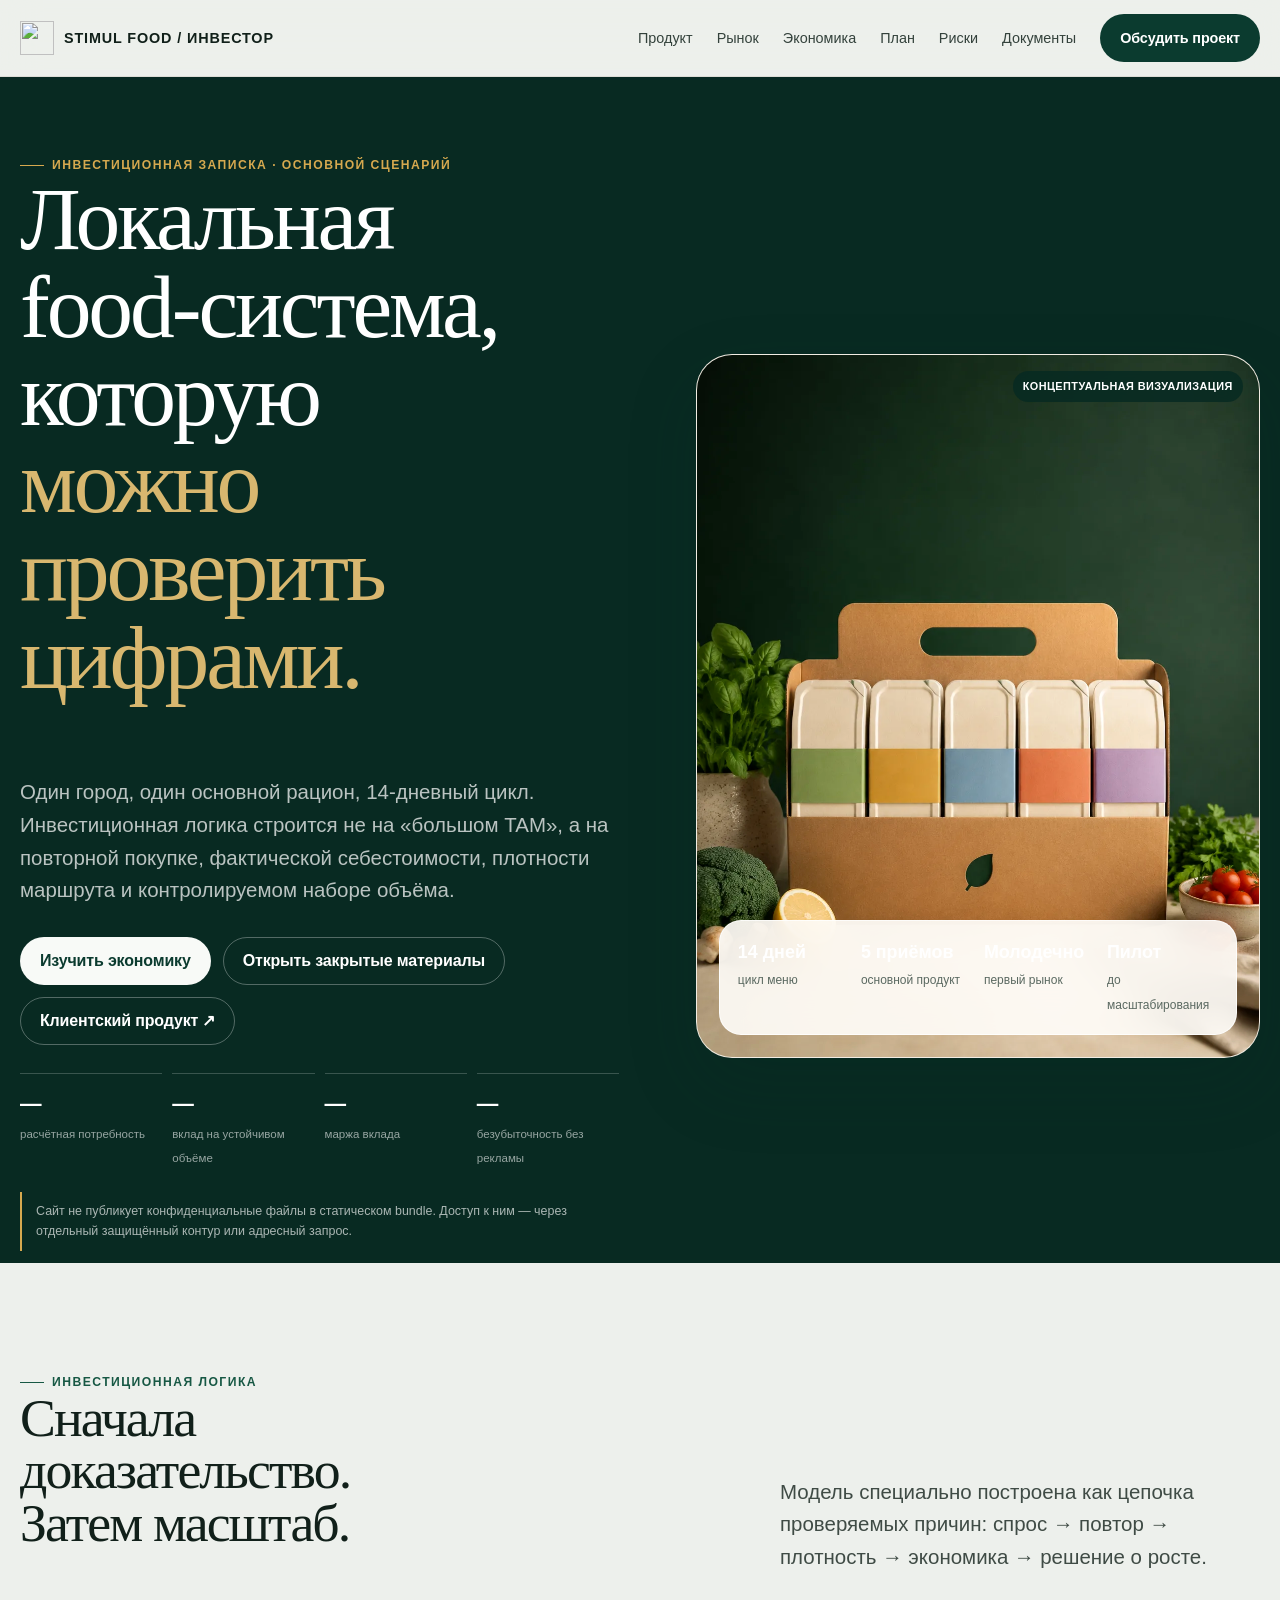
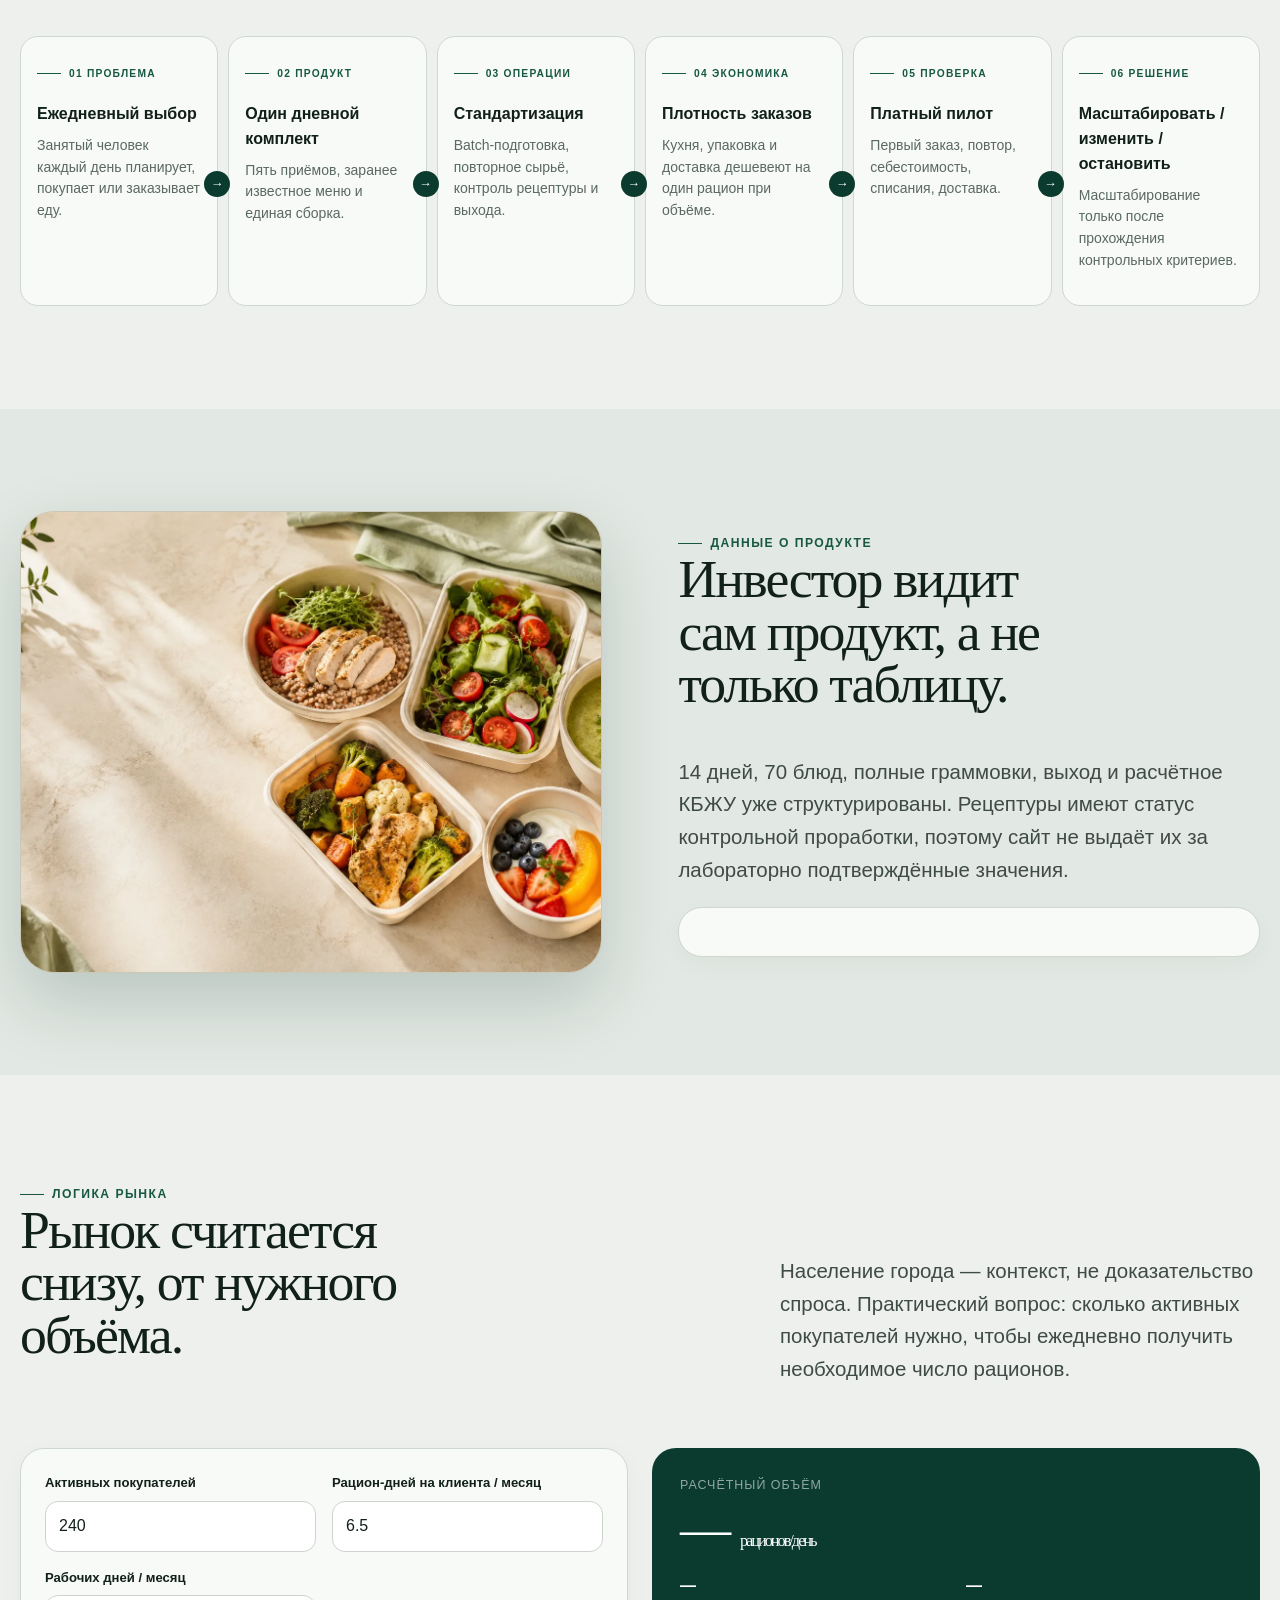
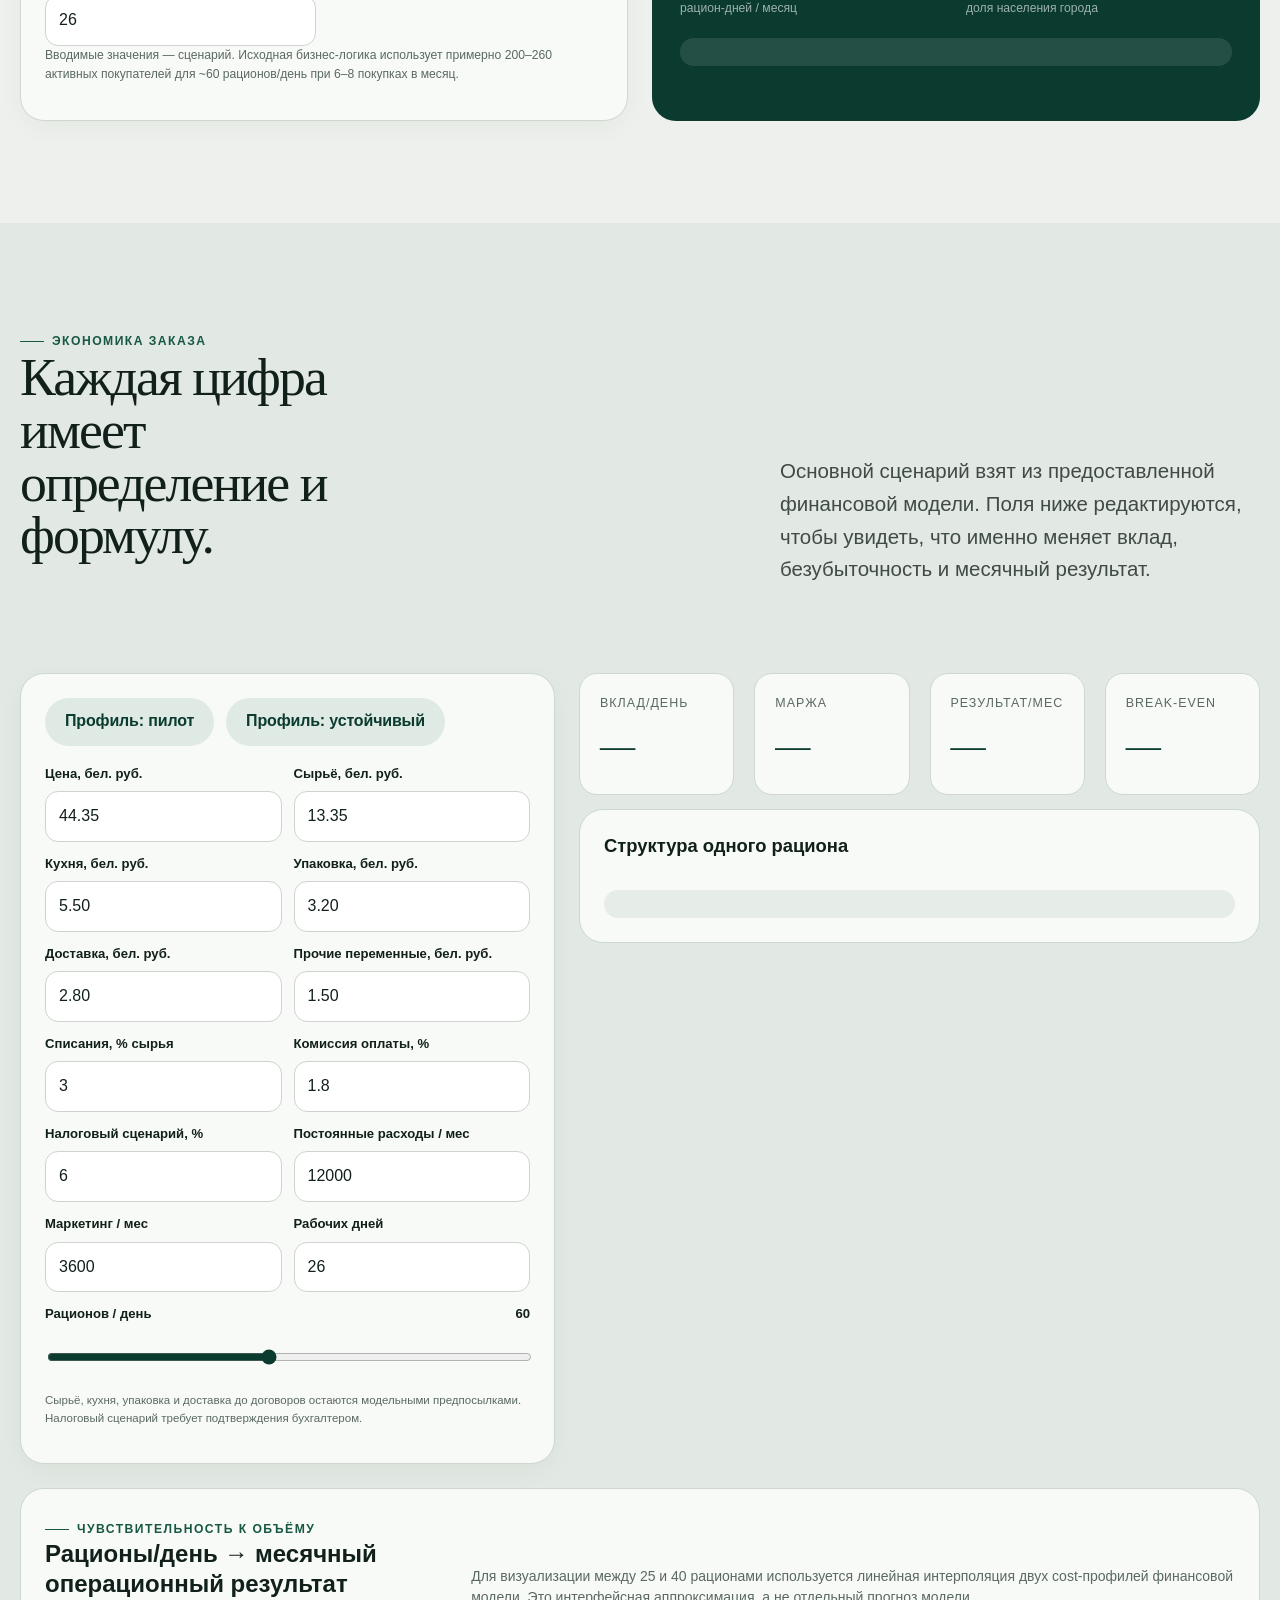
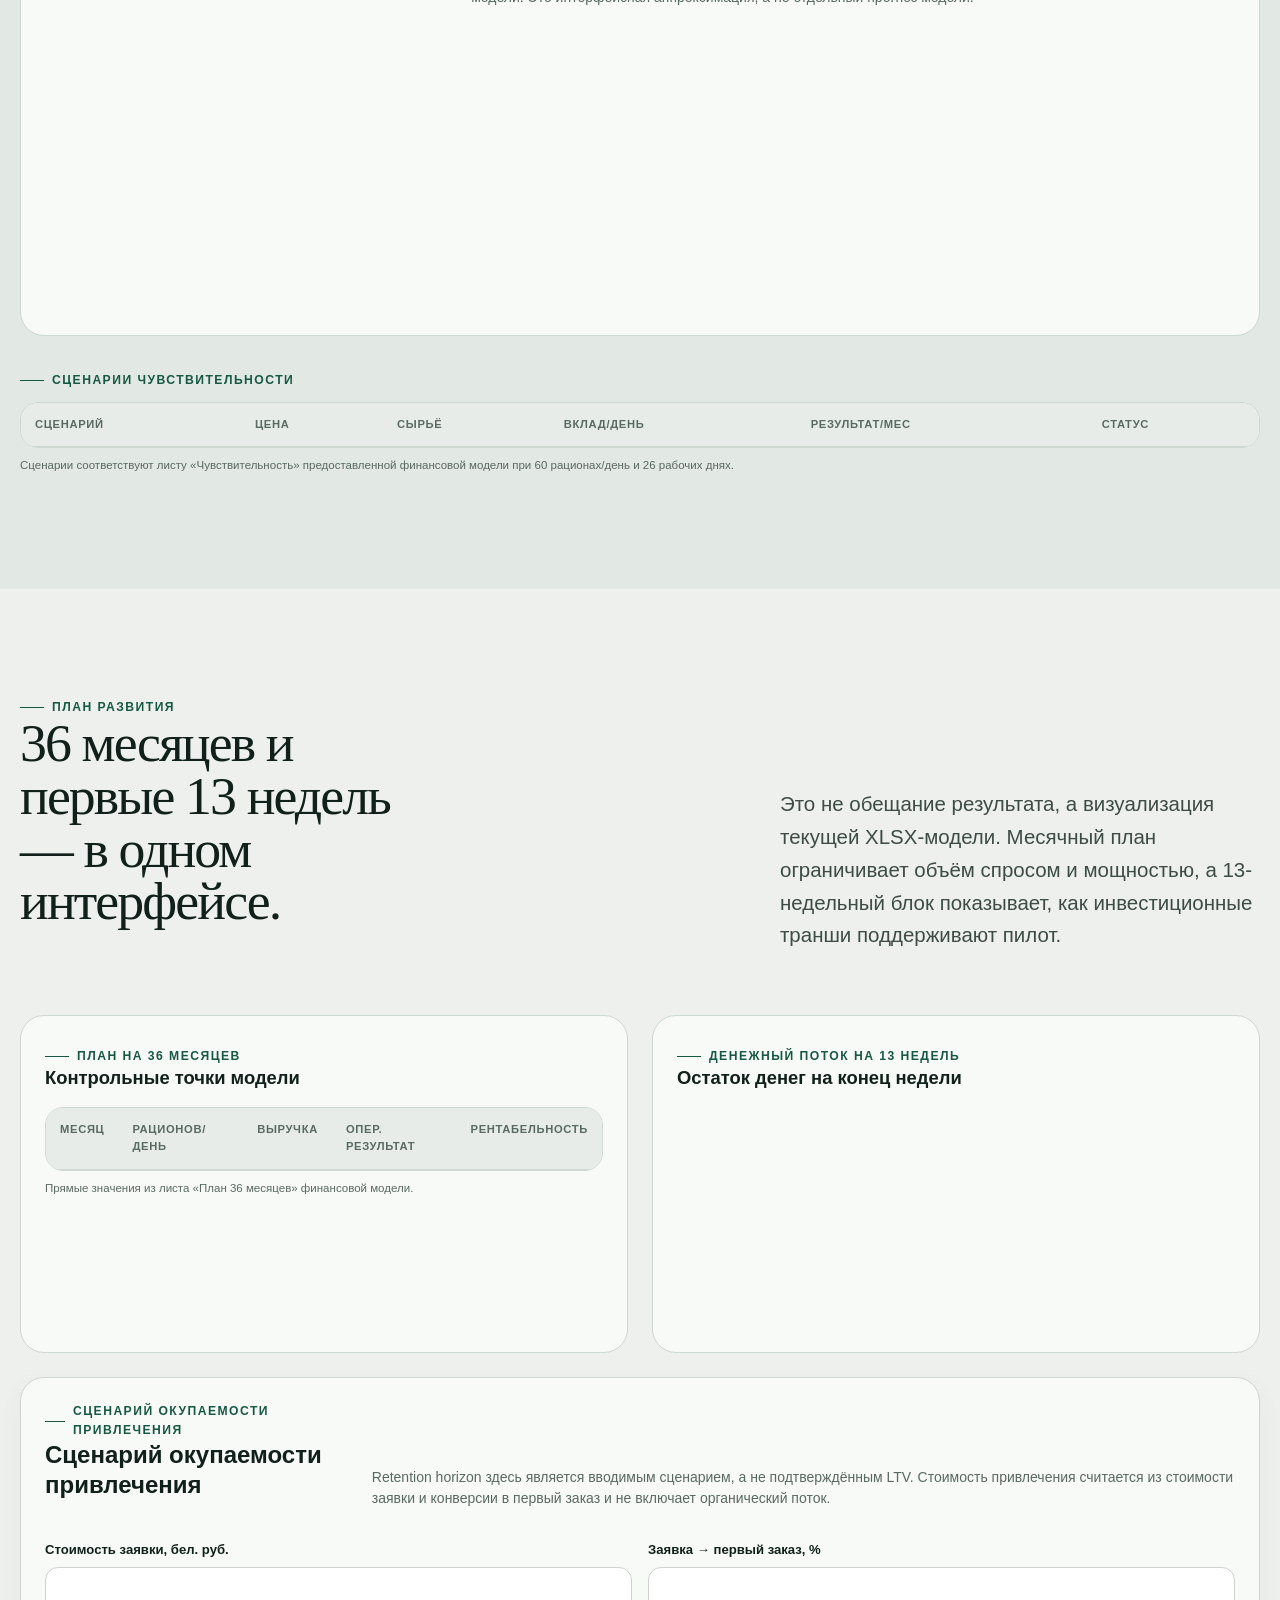
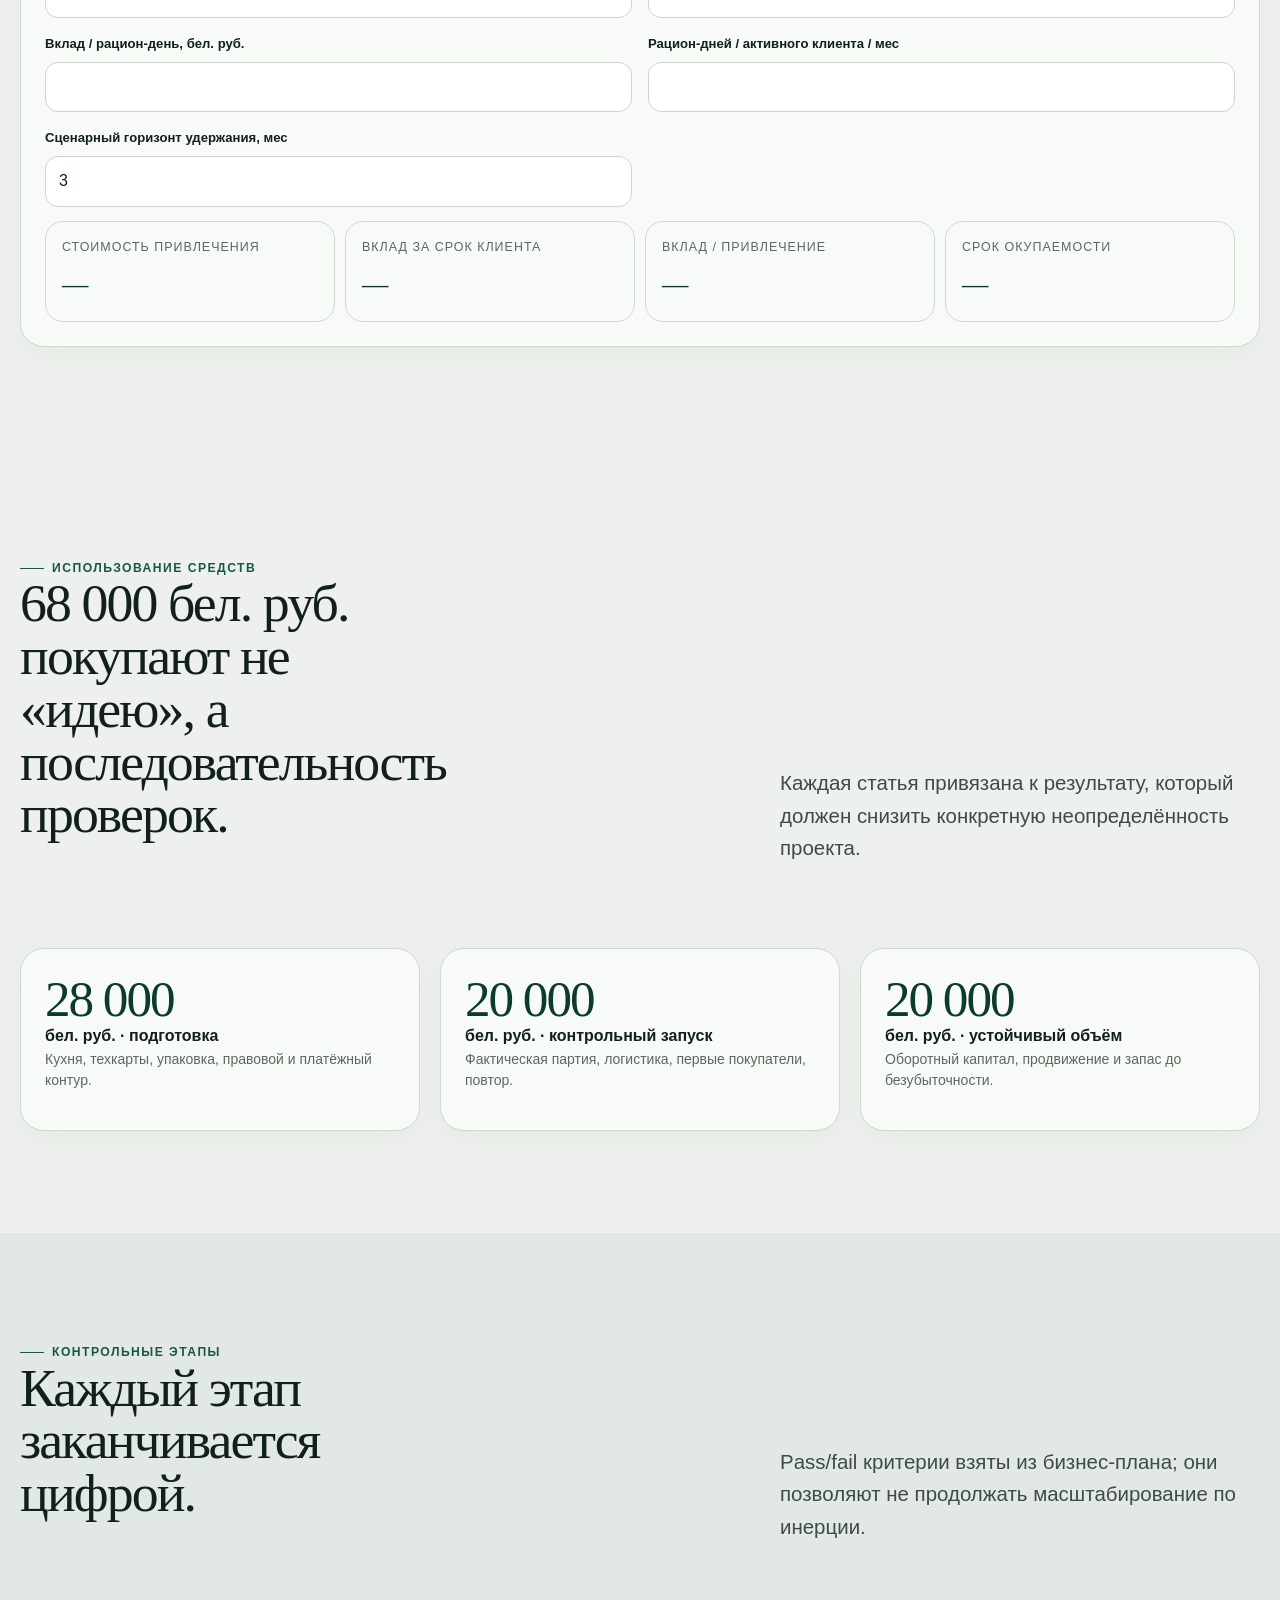
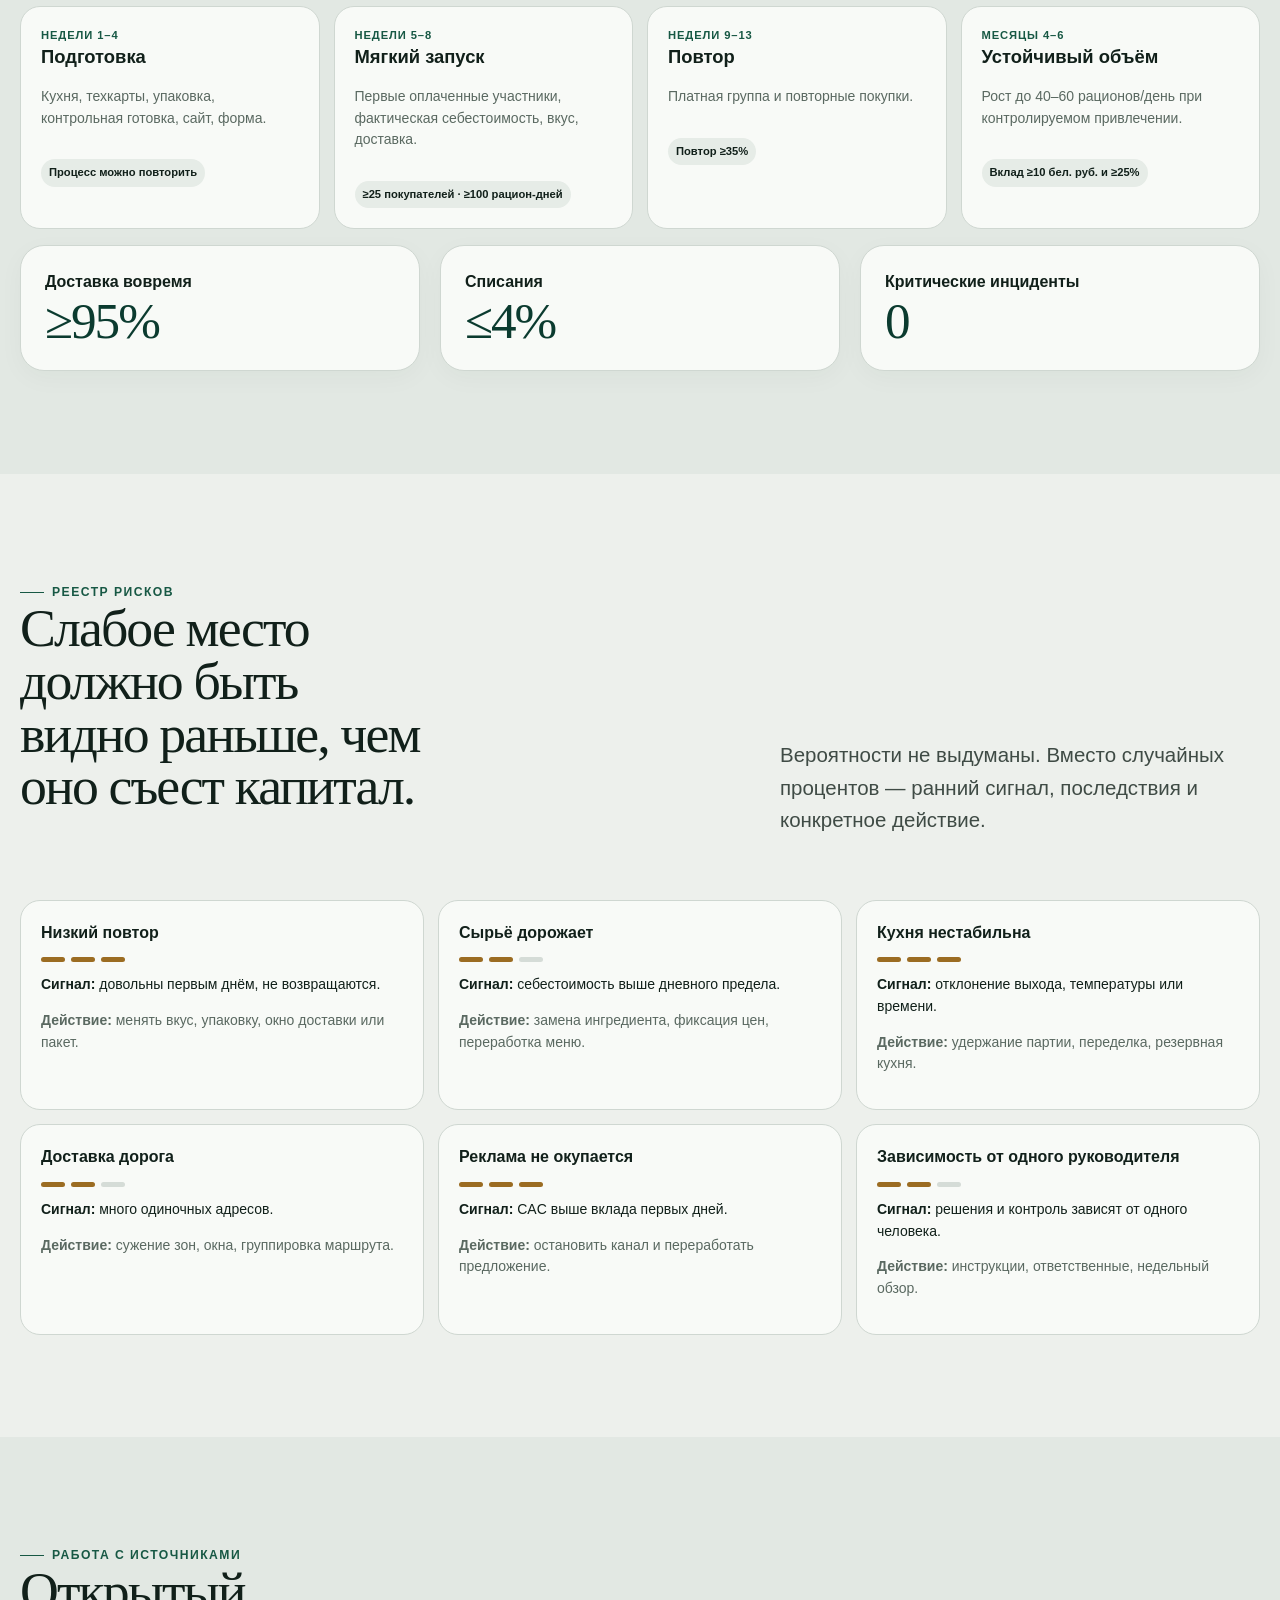
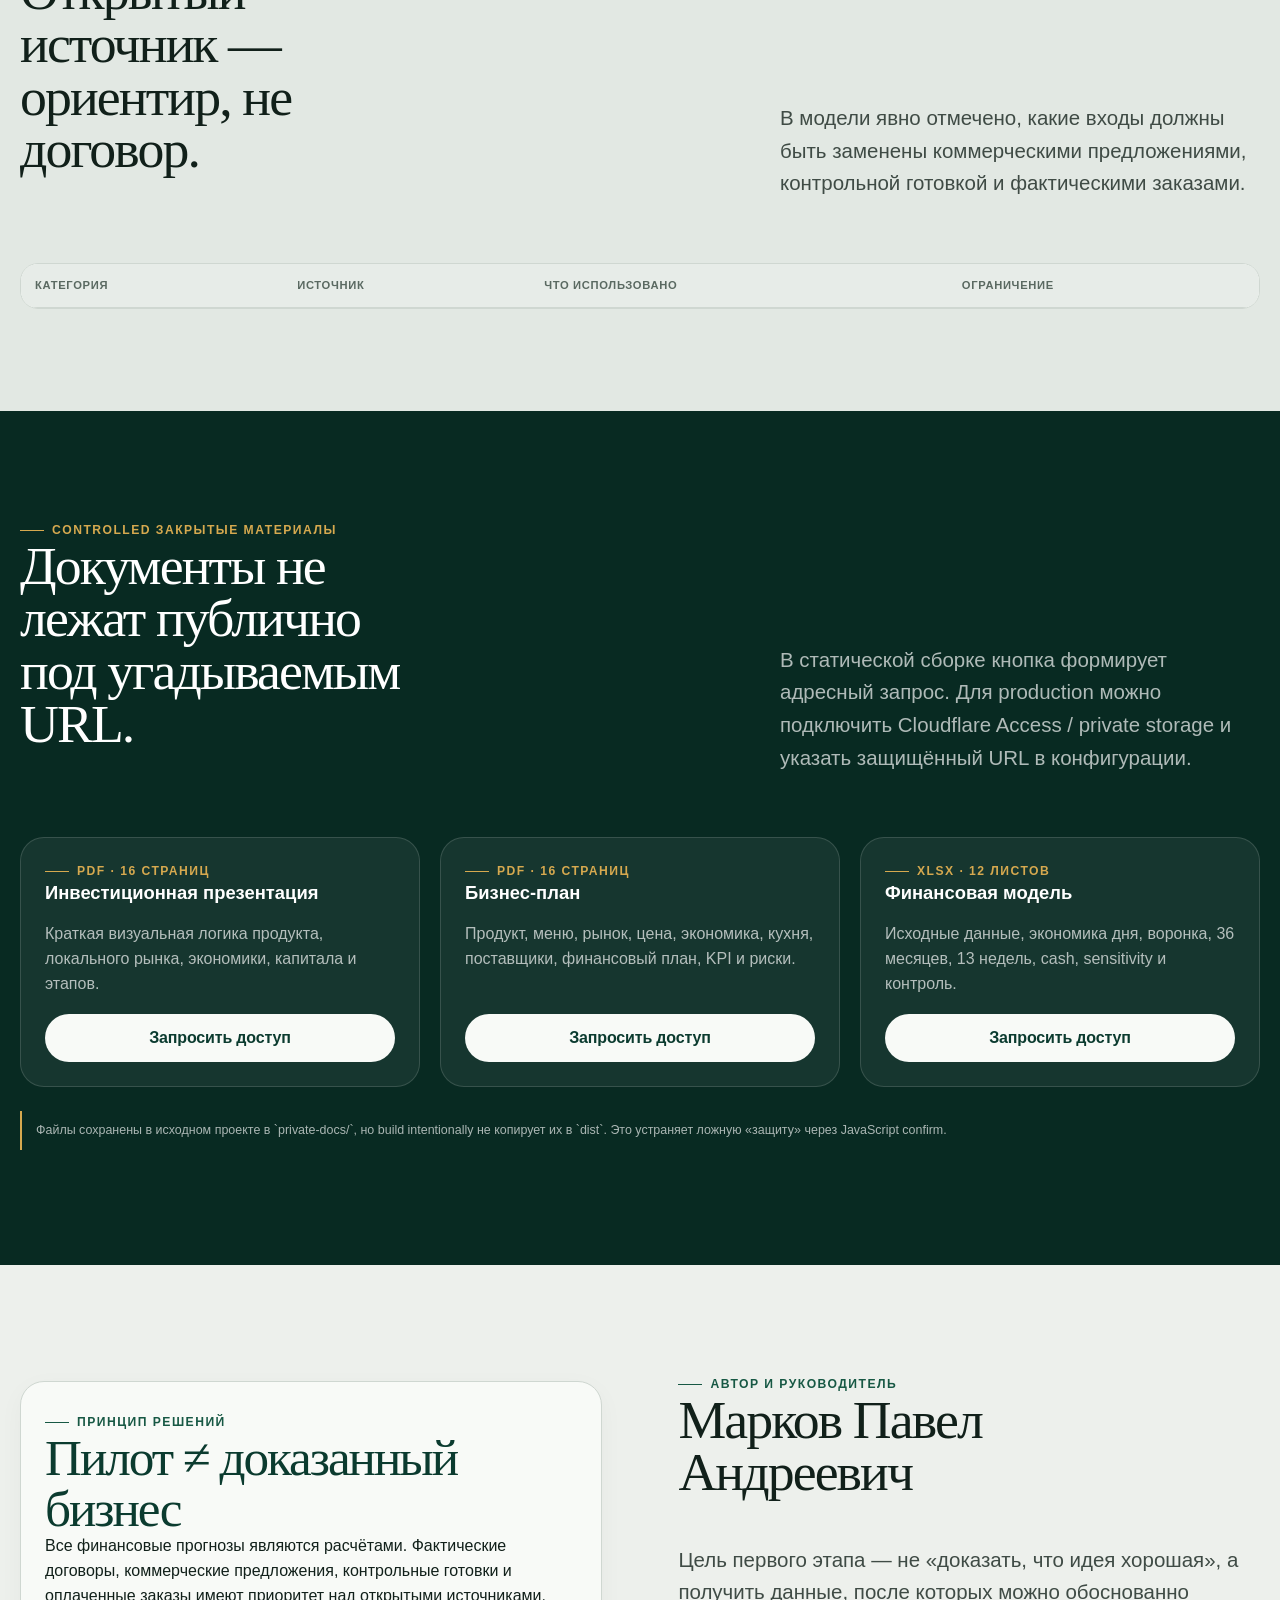
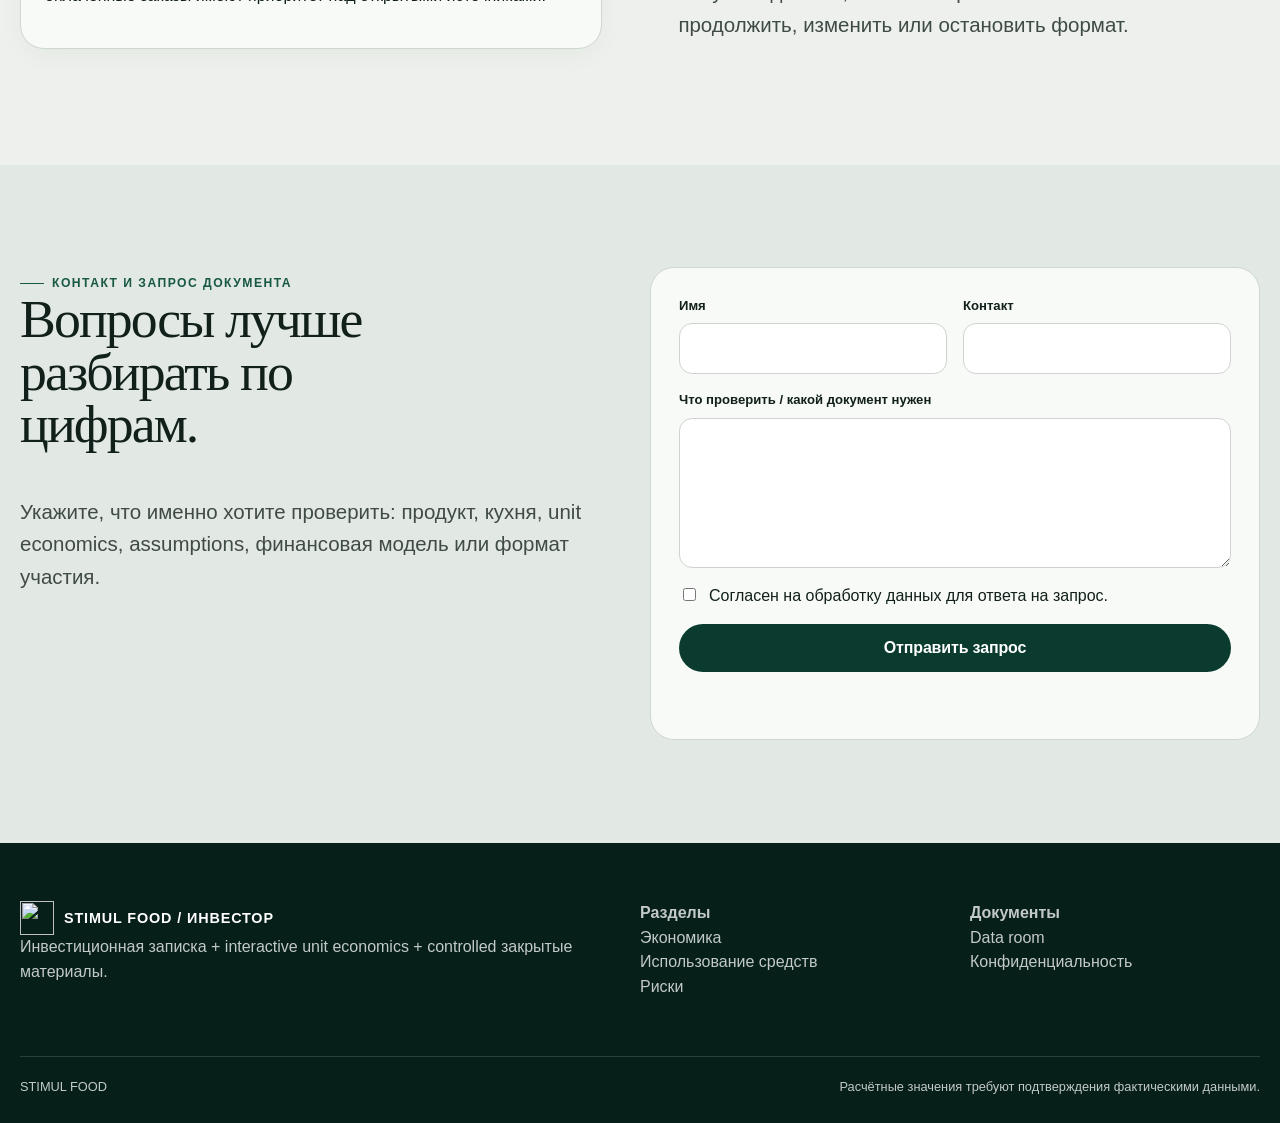
==== public-source/overrides/index.html @ 4835fe83 "feat: complete V20 visual redesign and russian public copy" ====
<!doctype html><html lang="ru"><head><meta charset="utf-8"><meta name="viewport" content="width=device-width,initial-scale=1"><title>STIMUL FOOD — инвестиционная витрина</title><meta name="description" content="STIMUL FOOD: продукт, рынок, unit economics, сценарии, финансирование, риски и материалы проекта."><meta name="robots" content="noindex,nofollow,noarchive"><meta name="theme-color" content="#082a22"><link rel="icon" href="assets/favicon.svg"><link rel="stylesheet" href="assets/site.css"><meta property="og:title" content="STIMUL FOOD — инвестиционная витрина"><meta property="og:type" content="website"><meta property="og:image" content="assets/images/packaging.webp"></head><body class="investor"><a class="skip" href="#main">К содержанию</a><header class="nav"><div class="container nav-inner"><a class="brand" href="index.html"><img src="assets/mark.svg" alt=""><span>STIMUL FOOD / ИНВЕСТОР</span></a><nav class="nav-links" aria-label="Навигация инвестора"><a href="#product">Продукт</a><a href="#market">Рынок</a><a href="#economics">Экономика</a><a href="#funding">План</a><a href="#risks">Риски</a><a href="#documents">Документы</a><a class="btn primary" href="#contact">Обсудить проект</a></nav><button class="nav-toggle" aria-label="Открыть меню" aria-expanded="false"><span></span><span></span><span></span></button></div></header>
<main id="main"><section class="investor-hero"><div class="container hero-grid"><div class="hero-copy reveal"><div class="eyebrow" style="color:var(--gold)">Инвестиционная записка · основной сценарий</div><h1>Локальная food-система, которую <span>можно проверить цифрами.</span></h1><p class="lead">Один город, один основной рацион, 14-дневный цикл. Инвестиционная логика строится не на «большом TAM», а на повторной покупке, фактической себестоимости, плотности маршрута и контролируемом наборе объёма.</p><div class="actions"><a class="btn light" href="#economics">Изучить экономику</a><a class="btn outline" style="color:white;border-color:rgba(255,255,255,.3)" href="#documents">Открыть закрытые материалы</a><a class="btn outline" style="color:white;border-color:rgba(255,255,255,.3)" data-client-link href="#">Клиентский продукт ↗</a></div><div class="inv-hero-kpis"><div class="inv-kpi"><strong id="hero-funding">—</strong><span>расчётная потребность</span></div><div class="inv-kpi"><strong id="hero-contribution">—</strong><span>вклад на устойчивом объёме</span></div><div class="inv-kpi"><strong id="hero-margin">—</strong><span>маржа вклада</span></div><div class="inv-kpi"><strong id="hero-be">—</strong><span>безубыточность без рекламы</span></div></div><p class="confidential-note" style="margin-top:22px">Сайт не публикует конфиденциальные файлы в статическом bundle. Доступ к ним — через отдельный защищённый контур или адресный запрос.</p></div><div class="hero-visual reveal"><span class="concept-label">Концептуальная визуализация</span><img src="assets/images/packaging.webp" alt="Концептуальная упаковка дневного рациона STIMUL FOOD"><div class="hero-panel"><div class="hero-metric"><strong>14 дней</strong><span>цикл меню</span></div><div class="hero-metric"><strong>5 приёмов</strong><span>основной продукт</span></div><div class="hero-metric"><strong>Молодечно</strong><span>первый рынок</span></div><div class="hero-metric"><strong>Пилот</strong><span>до масштабирования</span></div></div></div></div></section>
<section class="section" id="thesis"><div class="container"><div class="section-head"><div><div class="eyebrow reveal">Инвестиционная логика</div><h2 class="reveal">Сначала доказательство. Затем масштаб.</h2></div><div><p class="lead reveal">Модель специально построена как цепочка проверяемых причин: спрос → повтор → плотность → экономика → решение о росте.</p></div></div><div class="thesis-flow"><div class="thesis-step reveal"><div class="eyebrow">01 Проблема</div><strong>Ежедневный выбор</strong><p class="small muted">Занятый человек каждый день планирует, покупает или заказывает еду.</p></div><div class="thesis-step reveal"><div class="eyebrow">02 Продукт</div><strong>Один дневной комплект</strong><p class="small muted">Пять приёмов, заранее известное меню и единая сборка.</p></div><div class="thesis-step reveal"><div class="eyebrow">03 Операции</div><strong>Стандартизация</strong><p class="small muted">Batch-подготовка, повторное сырьё, контроль рецептуры и выхода.</p></div><div class="thesis-step reveal"><div class="eyebrow">04 Экономика</div><strong>Плотность заказов</strong><p class="small muted">Кухня, упаковка и доставка дешевеют на один рацион при объёме.</p></div><div class="thesis-step reveal"><div class="eyebrow">05 Проверка</div><strong>Платный пилот</strong><p class="small muted">Первый заказ, повтор, себестоимость, списания, доставка.</p></div><div class="thesis-step reveal"><div class="eyebrow">06 Решение</div><strong>Масштабировать / изменить / остановить</strong><p class="small muted">Масштабирование только после прохождения контрольных критериев.</p></div></div></div></section>
<section class="section tint" id="product"><div class="container photo-split"><div class="photo-frame reveal"><img src="assets/images/meal-set.webp" alt="Концептуальная подача продукта STIMUL FOOD" loading="lazy"></div><div class="reveal"><div class="eyebrow">Данные о продукте</div><h2>Инвестор видит сам продукт, а не только таблицу.</h2><p class="lead">14 дней, 70 блюд, полные граммовки, выход и расчётное КБЖУ уже структурированы. Рецептуры имеют статус контрольной проработки, поэтому сайт не выдаёт их за лабораторно подтверждённые значения.</p><div class="card" id="product-day"></div></div></div></section>
<section class="section" id="market"><div class="container"><div class="section-head"><div><div class="eyebrow reveal">Логика рынка</div><h2 class="reveal">Рынок считается снизу, от нужного объёма.</h2></div><div><p class="lead reveal">Население города — контекст, не доказательство спроса. Практический вопрос: сколько активных покупателей нужно, чтобы ежедневно получить необходимое число рационов.</p></div></div><div class="market-math"><form class="card" id="market-calc" onsubmit="return false"><div class="form-grid"><div class="field"><label>Активных покупателей</label><input name="activeCustomers" type="number" min="20" max="1000" value="240"></div><div class="field"><label>Рацион-дней на клиента / месяц</label><input name="daysPerCustomer" type="number" min="1" max="20" step="0.5" value="6.5"></div><div class="field"><label>Рабочих дней / месяц</label><input name="marketWorkDays" type="number" min="20" max="31" value="26"></div></div><p class="micro muted">Вводимые значения — сценарий. Исходная бизнес-логика использует примерно 200–260 активных покупателей для ~60 рационов/день при 6–8 покупках в месяц.</p></form><div class="market-equation"><div class="metric-label" style="color:rgba(255,255,255,.55)">Расчётный объём</div><div class="metric-big"><span id="market-daily">—</span> <small style="font-size:.32em">рационов/день</small></div><div class="grid two" style="margin:20px 0"><div><strong id="market-month">—</strong><div class="micro" style="color:rgba(255,255,255,.6)">рацион-дней / месяц</div></div><div><strong id="market-share">—</strong><div class="micro" style="color:rgba(255,255,255,.6)">доля населения города</div></div></div><div class="formula" id="market-equation"></div></div></div></div></section>
<section class="section tint" id="economics"><div class="container"><div class="section-head"><div><div class="eyebrow reveal">Экономика заказа</div><h2 class="reveal">Каждая цифра имеет определение и формулу.</h2></div><div><p class="lead reveal">Основной сценарий взят из предоставленной финансовой модели. Поля ниже редактируются, чтобы увидеть, что именно меняет вклад, безубыточность и месячный результат.</p></div></div><div class="kpi-grid" id="kpi-grid"></div><div class="economic-layout" style="margin-top:24px"><form class="card" id="econ-form" onsubmit="return false"><div class="actions" style="margin-bottom:18px"><button class="btn ghost" type="button" data-profile="pilot">Профиль: пилот</button><button class="btn ghost" type="button" data-profile="stable">Профиль: устойчивый</button></div><div class="assumption-grid"><div class="field"><label>Цена, бел. руб.</label><input name="price" type="number" step="0.05" value="44.35"></div><div class="field"><label>Сырьё, бел. руб.</label><input name="food" type="number" step="0.05" value="13.35"></div><div class="field"><label>Кухня, бел. руб.</label><input name="kitchen" type="number" step="0.05" value="5.50"></div><div class="field"><label>Упаковка, бел. руб.</label><input name="packaging" type="number" step="0.05" value="3.20"></div><div class="field"><label>Доставка, бел. руб.</label><input name="delivery" type="number" step="0.05" value="2.80"></div><div class="field"><label>Прочие переменные, бел. руб.</label><input name="other" type="number" step="0.05" value="1.50"></div><div class="field"><label>Списания, % сырья</label><input name="waste" type="number" step="0.1" value="3"></div><div class="field"><label>Комиссия оплаты, %</label><input name="payment" type="number" step="0.1" value="1.8"></div><div class="field"><label>Налоговый сценарий, %</label><input name="tax" type="number" step="0.1" value="6"></div><div class="field"><label>Постоянные расходы / мес</label><input name="fixed" type="number" step="100" value="12000"></div><div class="field"><label>Маркетинг / мес</label><input name="marketing" type="number" step="100" value="3600"></div><div class="field"><label>Рабочих дней</label><input name="workingDays" type="number" min="20" max="31" value="26"></div><div class="field full range-field"><header><label>Рационов / день</label><strong><output id="volume-output" for="volume">60</output></strong></header><input name="volume" id="volume" type="range" min="10" max="120" step="1" value="60" oninput="document.getElementById('volume-output').value=this.value"></div></div><p class="source-note">Сырьё, кухня, упаковка и доставка до договоров остаются модельными предпосылками. Налоговый сценарий требует подтверждения бухгалтером.</p></form><div><div class="grid four"><div class="kpi-card"><div class="metric-label">Вклад/день</div><div class="value" id="econ-contribution">—</div></div><div class="kpi-card"><div class="metric-label">Маржа</div><div class="value" id="econ-margin">—</div></div><div class="kpi-card"><div class="metric-label">Результат/мес</div><div class="value" id="econ-result">—</div></div><div class="kpi-card"><div class="metric-label">Break-even</div><div class="value" id="econ-be">—</div></div></div><div class="chart-card" style="margin-top:14px"><h3>Структура одного рациона</h3><div class="waterfall" id="waterfall"></div><div class="formula" id="formula-text" style="margin-top:14px"></div></div></div></div><div class="chart-card" style="margin-top:24px"><div class="section-head" style="margin-bottom:8px"><div><div class="eyebrow">Чувствительность к объёму</div><h3 style="font-size:1.5rem">Рационы/день → месячный операционный результат</h3></div><p class="small muted">Для визуализации между 25 и 40 рационами используется линейная интерполяция двух cost-профилей финансовой модели. Это интерфейсная аппроксимация, а не отдельный прогноз модели.</p></div><svg id="volume-chart" class="investor-chart" viewBox="0 0 760 280" role="img" aria-label="График операционного результата в зависимости от количества рационов в день"></svg></div><div style="margin-top:28px"><div class="eyebrow">Сценарии чувствительности</div><div style="overflow:auto;margin-top:12px"><table class="scenario-table"><thead><tr><th>Сценарий</th><th>Цена</th><th>Сырьё</th><th>Вклад/день</th><th>Результат/мес</th><th>Статус</th></tr></thead><tbody id="scenario-body"></tbody></table></div><p class="source-note">Сценарии соответствуют листу «Чувствительность» предоставленной финансовой модели при 60 рационах/день и 26 рабочих днях.</p></div></div></section>
<section class="section" id="forecast"><div class="container"><div class="section-head"><div><div class="eyebrow reveal">План развития</div><h2 class="reveal">36 месяцев и первые 13 недель — в одном интерфейсе.</h2></div><div><p class="lead reveal">Это не обещание результата, а визуализация текущей XLSX-модели. Месячный план ограничивает объём спросом и мощностью, а 13-недельный блок показывает, как инвестиционные транши поддерживают пилот.</p></div></div><div class="forecast-grid"><div class="chart-card"><div class="eyebrow">План на 36 месяцев</div><h3>Контрольные точки модели</h3><div style="overflow:auto"><table class="scenario-table"><thead><tr><th>Месяц</th><th>Рационов/день</th><th>Выручка</th><th>Опер. результат</th><th>Рентабельность</th></tr></thead><tbody id="plan36-body"></tbody></table></div><p class="source-note">Прямые значения из листа «План 36 месяцев» финансовой модели.</p></div><div class="chart-card"><div class="eyebrow">Денежный поток на 13 недель</div><h3>Остаток денег на конец недели</h3><div class="cash-bars" id="cash-bars" aria-label="Остаток денежных средств по первым 13 неделям"></div><p class="source-note" id="cash-note"></p></div></div><div class="card" style="margin-top:24px"><div class="section-head" style="margin-bottom:16px"><div><div class="eyebrow">Сценарий окупаемости привлечения</div><h3 style="font-size:1.5rem">Сценарий окупаемости привлечения</h3></div><p class="small muted">Retention horizon здесь является вводимым сценарием, а не подтверждённым LTV. Paid CAC считается из стоимости заявки и конверсии в первый заказ и не включает органический поток.</p></div><form id="ltv-form" onsubmit="return false"><div class="form-grid"><div class="field"><label>Стоимость заявки, бел. руб.</label><input name="leadCost" type="number" step="0.1"></div><div class="field"><label>Заявка → первый заказ, %</label><input name="conversion" type="number" step="0.1"></div><div class="field"><label>Вклад / рацион-день, бел. руб.</label><input name="contribution" type="number" step="0.1"></div><div class="field"><label>Рацион-дней / активного клиента / мес</label><input name="daysPerMonth" type="number" step="0.5"></div><div class="field"><label>Сценарный горизонт удержания, мес</label><input name="monthsRetained" type="number" min="1" max="24" step="1" value="3"></div></div><div class="ltv-output"><div class="kpi-card"><div class="metric-label">Paid CAC</div><div class="value" id="ltv-cac">—</div></div><div class="kpi-card"><div class="metric-label">Contribution LTV</div><div class="value" id="ltv-value">—</div></div><div class="kpi-card"><div class="metric-label">LTV / CAC</div><div class="value" id="ltv-ratio">—</div></div><div class="kpi-card"><div class="metric-label">Payback</div><div class="value" id="ltv-payback">—</div></div></div></form></div></div></section>
<section class="section" id="funding"><div class="container"><div class="section-head"><div><div class="eyebrow reveal">Использование средств</div><h2 class="reveal">68 000 бел. руб. покупают не «идею», а последовательность проверок.</h2></div><div><p class="lead reveal">Каждая статья привязана к результату, который должен снизить конкретную неопределённость проекта.</p></div></div><div class="funding-list" id="funding-list"></div><div class="grid three" style="margin-top:20px"><div class="card"><div class="metric-big">28 000</div><strong>бел. руб. · подготовка</strong><p class="small muted">Кухня, техкарты, упаковка, правовой и платёжный контур.</p></div><div class="card"><div class="metric-big">20 000</div><strong>бел. руб. · контрольный запуск</strong><p class="small muted">Фактическая партия, логистика, первые покупатели, повтор.</p></div><div class="card"><div class="metric-big">20 000</div><strong>бел. руб. · устойчивый объём</strong><p class="small muted">Оборотный капитал, продвижение и запас до безубыточности.</p></div></div></div></section>
<section class="section tint" id="milestones"><div class="container"><div class="section-head"><div><div class="eyebrow reveal">Контрольные этапы</div><h2 class="reveal">Каждый этап заканчивается цифрой.</h2></div><div><p class="lead reveal">Pass/fail критерии взяты из бизнес-плана; они позволяют не продолжать масштабирование по инерции.</p></div></div><div class="milestones"><div class="milestone"><div class="stage">Недели 1–4</div><h3>Подготовка</h3><p class="small muted">Кухня, техкарты, упаковка, контрольная готовка, сайт, форма.</p><span class="gate">Процесс можно повторить</span></div><div class="milestone"><div class="stage">Недели 5–8</div><h3>Мягкий запуск</h3><p class="small muted">Первые оплаченные участники, фактическая себестоимость, вкус, доставка.</p><span class="gate">≥25 покупателей · ≥100 рацион-дней</span></div><div class="milestone"><div class="stage">Недели 9–13</div><h3>Повтор</h3><p class="small muted">Платная группа и повторные покупки.</p><span class="gate">Повтор ≥35%</span></div><div class="milestone"><div class="stage">Месяцы 4–6</div><h3>Устойчивый объём</h3><p class="small muted">Рост до 40–60 рационов/день при контролируемом привлечении.</p><span class="gate">Вклад ≥10 бел. руб. и ≥25%</span></div></div><div class="grid three" style="margin-top:16px"><div class="card"><strong>Доставка вовремя</strong><div class="metric-big">≥95%</div></div><div class="card"><strong>Списания</strong><div class="metric-big">≤4%</div></div><div class="card"><strong>Критические инциденты</strong><div class="metric-big">0</div></div></div></div></section>
<section class="section" id="risks"><div class="container"><div class="section-head"><div><div class="eyebrow reveal">Реестр рисков</div><h2 class="reveal">Слабое место должно быть видно раньше, чем оно съест капитал.</h2></div><div><p class="lead reveal">Вероятности не выдуманы. Вместо случайных процентов — ранний сигнал, последствия и конкретное действие.</p></div></div><div class="risk-card-grid"><div class="risk-card"><strong>Низкий повтор</strong><div class="risk-level"><span class="on"></span><span class="on"></span><span class="on"></span></div><p class="small"><b>Сигнал:</b> довольны первым днём, не возвращаются.</p><p class="small muted"><b>Действие:</b> менять вкус, упаковку, окно доставки или пакет.</p></div><div class="risk-card"><strong>Сырьё дорожает</strong><div class="risk-level"><span class="on"></span><span class="on"></span><span></span></div><p class="small"><b>Сигнал:</b> себестоимость выше дневного предела.</p><p class="small muted"><b>Действие:</b> замена ингредиента, фиксация цен, переработка меню.</p></div><div class="risk-card"><strong>Кухня нестабильна</strong><div class="risk-level"><span class="on"></span><span class="on"></span><span class="on"></span></div><p class="small"><b>Сигнал:</b> отклонение выхода, температуры или времени.</p><p class="small muted"><b>Действие:</b> удержание партии, переделка, резервная кухня.</p></div><div class="risk-card"><strong>Доставка дорога</strong><div class="risk-level"><span class="on"></span><span class="on"></span><span></span></div><p class="small"><b>Сигнал:</b> много одиночных адресов.</p><p class="small muted"><b>Действие:</b> сужение зон, окна, группировка маршрута.</p></div><div class="risk-card"><strong>Реклама не окупается</strong><div class="risk-level"><span class="on"></span><span class="on"></span><span class="on"></span></div><p class="small"><b>Сигнал:</b> CAC выше вклада первых дней.</p><p class="small muted"><b>Действие:</b> остановить канал и переработать предложение.</p></div><div class="risk-card"><strong>Зависимость от одного руководителя</strong><div class="risk-level"><span class="on"></span><span class="on"></span><span></span></div><p class="small"><b>Сигнал:</b> решения и контроль зависят от одного человека.</p><p class="small muted"><b>Действие:</b> инструкции, ответственные, недельный обзор.</p></div></div></div></section>
<section class="section tint"><div class="container"><div class="section-head"><div><div class="eyebrow reveal">Работа с источниками</div><h2 class="reveal">Открытый источник — ориентир, не договор.</h2></div><div><p class="lead reveal">В модели явно отмечено, какие входы должны быть заменены коммерческими предложениями, контрольной готовкой и фактическими заказами.</p></div></div><div style="overflow:auto"><table class="sources-table"><thead><tr><th>Категория</th><th>Источник</th><th>Что использовано</th><th>Ограничение</th></tr></thead><tbody id="sources-body"></tbody></table></div></div></section>
<section class="section dataroom" id="documents"><div class="container"><div class="section-head"><div><div class="eyebrow" style="color:var(--gold)">Controlled закрытые материалы</div><h2>Документы не лежат публично под угадываемым URL.</h2></div><div><p class="lead" style="color:rgba(255,255,255,.68)">В статической сборке кнопка формирует адресный запрос. Для production можно подключить Cloudflare Access / private storage и указать защищённый URL в конфигурации.</p></div></div><div class="grid three"><article class="card document-card"><div class="eyebrow" style="color:var(--gold)">PDF · 16 страниц</div><h3>Инвестиционная презентация</h3><p>Краткая визуальная логика продукта, локального рынка, экономики, капитала и этапов.</p><a class="btn light" href="#contact" data-document="Инвестиционная презентация">Запросить доступ</a></article><article class="card document-card"><div class="eyebrow" style="color:var(--gold)">PDF · 16 страниц</div><h3>Бизнес-план</h3><p>Продукт, меню, рынок, цена, экономика, кухня, поставщики, финансовый план, KPI и риски.</p><a class="btn light" href="#contact" data-document="Бизнес-план">Запросить доступ</a></article><article class="card document-card"><div class="eyebrow" style="color:var(--gold)">XLSX · 12 листов</div><h3>Финансовая модель</h3><p>Исходные данные, экономика дня, воронка, 36 месяцев, 13 недель, cash, sensitivity и контроль.</p><a class="btn light" href="#contact" data-document="Финансовая модель">Запросить доступ</a></article></div><p class="confidential-note" style="margin-top:24px">Файлы сохранены в исходном проекте в `private-docs/`, но build intentionally не копирует их в `dist`. Это устраняет ложную «защиту» через JavaScript confirm.</p></div></section>
<section class="section" id="author"><div class="container photo-split"><div class="card reveal"><div class="eyebrow">Принцип решений</div><div class="metric-big">Пилот ≠ доказанный бизнес</div><p>Все финансовые прогнозы являются расчётами. Фактические договоры, коммерческие предложения, контрольные готовки и оплаченные заказы имеют приоритет над открытыми источниками.</p></div><div class="reveal"><div class="eyebrow">Автор и руководитель</div><h2>Марков Павел Андреевич</h2><p class="lead">Цель первого этапа — не «доказать, что идея хорошая», а получить данные, после которых можно обоснованно продолжить, изменить или остановить формат.</p></div></div></section>
<section class="section tint" id="contact"><div class="container grid two"><div class="reveal"><div class="eyebrow">Контакт и запрос документа</div><h2>Вопросы лучше разбирать по цифрам.</h2><p class="lead">Укажите, что именно хотите проверить: продукт, кухня, unit economics, assumptions, финансовая модель или формат участия.</p></div><form class="form reveal" id="investor-contact" data-lead><input type="text" name="website" tabindex="-1" autocomplete="off" aria-hidden="true" style="position:absolute;left:-9999px"><input type="hidden" name="source" value="investor-premium-site"><input type="hidden" name="format" value="Инвестиционный контакт"><div class="form-grid"><div class="field"><label for="inv-name">Имя</label><input id="inv-name" name="name" required minlength="2" maxlength="100"></div><div class="field"><label for="inv-contact">Контакт</label><input id="inv-contact" name="contact" required minlength="4" maxlength="150"></div><div class="field full"><label for="inv-message">Что проверить / какой документ нужен</label><textarea id="inv-message" name="message" rows="5" maxlength="1000"></textarea></div><label class="consent field full"><input type="checkbox" required><span>Согласен на обработку данных для ответа на запрос.</span></label><div class="field full"><button class="btn primary" type="submit">Отправить запрос</button><div class="form-status" aria-live="polite"></div></div></div></form></div></section></main>
<footer class="footer"><div class="container"><div class="footer-grid"><div><a class="brand" href="index.html" style="color:white"><img src="assets/mark.svg" alt="" style="color:white"><span>STIMUL FOOD / ИНВЕСТОР</span></a><p>Инвестиционная записка + interactive unit economics + controlled закрытые материалы.</p></div><div><strong>Разделы</strong><p><a href="#economics">Экономика</a><br><a href="#funding">Использование средств</a><br><a href="#risks">Риски</a></p></div><div><strong>Документы</strong><p><a href="#documents">Data room</a><br><a href="privacy.html">Конфиденциальность</a></p></div></div><div class="footer-bottom"><span>STIMUL FOOD</span><span>Расчётные значения требуют подтверждения фактическими данными.</span></div></div></footer><script src="assets/config.js"></script><script src="assets/core.js"></script><script>document.querySelectorAll('[data-client-link]').forEach(a=>a.href=window.SITE_CONFIG?.clientSiteUrl||'#')</script><script src="assets/investor.js"></script></body></html>
---- public-source/overrides/assets/site.css ----
:root{--brand:#0b3b2f;--brand-2:#175844;--brand-soft:#dfeae4;--canvas:#f6f1e8;--surface:#fffdf9;--surface-2:#efe7da;--ink:#17211d;--muted:#66716b;--line:#d9d7cf;--gold:#c8a05b;--gold-soft:#f0dfbb;--positive:#2f7a53;--warning:#9b6c22;--protein:#315f86;--fat:#a1683e;--carb:#6b7f42;--kcal:#8a4f6c;--danger:#9f453d;--radius:24px;--radius-sm:14px;--shadow:0 22px 60px rgba(27,47,39,.10);--container:1280px;--sans:Inter,ui-sans-serif,-apple-system,BlinkMacSystemFont,"Segoe UI",Roboto,Arial,sans-serif;--serif:Georgia,"Times New Roman",serif}
*{box-sizing:border-box}html{scroll-behavior:smooth;scroll-padding-top:88px}body{margin:0;background:var(--canvas);color:var(--ink);font-family:var(--sans);font-size:16px;line-height:1.55;-webkit-font-smoothing:antialiased}img{display:block;max-width:100%}a{color:inherit;text-decoration:none}button,input,select,textarea{font:inherit;color:inherit}button{cursor:pointer}.container{width:min(calc(100% - 40px),var(--container));margin-inline:auto}.skip{position:absolute;left:-9999px;top:auto}.skip:focus{left:16px;top:16px;z-index:1000;background:var(--surface);padding:10px 14px;border-radius:10px}.eyebrow{display:inline-flex;align-items:center;gap:8px;font-size:.76rem;font-weight:800;letter-spacing:.12em;text-transform:uppercase;color:var(--brand-2)}.eyebrow:before{content:"";width:24px;height:1px;background:currentColor}.muted{color:var(--muted)}.small{font-size:.875rem}.micro{font-size:.76rem}.numtab,.metric-big,.price{font-variant-numeric:tabular-nums lining-nums}h1,h2,h3,p{margin-top:0}h1,h2{font-family:var(--serif);font-weight:500;letter-spacing:-.035em;line-height:.98}h1{font-size:clamp(3rem,7vw,6.5rem);max-width:12ch}h2{font-size:clamp(2.25rem,4.2vw,4.25rem);max-width:15ch}h3{font-size:1.15rem;line-height:1.25}.lead{font-size:clamp(1.05rem,1.6vw,1.3rem);color:#3f4b45;max-width:62ch;line-height:1.6}.section{padding:clamp(72px,8vw,128px) 0}.section.compact{padding:clamp(48px,6vw,84px) 0}.section.tint{background:var(--surface-2)}.section.dark{background:var(--brand);color:#fff}.section-head{display:flex;justify-content:space-between;gap:40px;align-items:end;margin-bottom:42px}.section-head>div:last-child{max-width:480px}.nav{position:sticky;top:0;z-index:90;background:rgba(246,241,232,.88);backdrop-filter:blur(18px);border-bottom:1px solid rgba(217,215,207,.75)}.nav-inner{height:76px;display:flex;align-items:center;justify-content:space-between;gap:24px}.brand{display:flex;align-items:center;gap:10px;font-weight:900;letter-spacing:.06em;font-size:.9rem}.brand img{width:34px;height:34px;color:var(--brand)}.nav-links{display:flex;gap:24px;align-items:center;font-size:.9rem}.nav-links a{color:#34423c;transition:.2s}.nav-links a:hover,.nav-links a:focus-visible{color:var(--brand)}.nav-toggle{display:none;border:0;background:transparent;padding:10px}.nav-toggle span{display:block;width:24px;height:2px;background:var(--brand);margin:5px}.btn{display:inline-flex;align-items:center;justify-content:center;gap:8px;min-height:48px;padding:0 19px;border-radius:999px;border:1px solid transparent;font-weight:750;transition:transform .2s,background .2s,border-color .2s;white-space:nowrap}.btn:hover{transform:translateY(-1px)}.btn:focus-visible,.icon-btn:focus-visible,input:focus-visible,select:focus-visible,textarea:focus-visible,button:focus-visible,a:focus-visible{outline:3px solid rgba(200,160,91,.55);outline-offset:3px}.btn.primary{background:var(--brand);color:white}.btn.primary:hover{background:var(--brand-2)}.btn.light{background:var(--surface);color:var(--brand)}.btn.outline{border-color:rgba(11,59,47,.28);background:transparent}.btn.ghost{background:var(--brand-soft);color:var(--brand)}.actions{display:flex;flex-wrap:wrap;gap:12px}.hero{padding:clamp(48px,7vw,112px) 0 64px;overflow:hidden}.hero-grid{display:grid;grid-template-columns:minmax(0,1.03fr) minmax(360px,.97fr);gap:clamp(40px,6vw,90px);align-items:center}.hero h1 span{color:var(--brand-2)}.hero-copy .lead{max-width:700px;margin:26px 0 30px}.hero-visual{position:relative;min-height:560px;border-radius:36px;overflow:hidden;box-shadow:var(--shadow);background:#e7dfd0}.hero-visual img{width:100%;height:100%;min-height:560px;object-fit:cover;object-position:66% center}.hero-panel{position:absolute;left:22px;right:22px;bottom:22px;background:rgba(255,253,249,.91);backdrop-filter:blur(18px);border:1px solid rgba(255,255,255,.75);border-radius:22px;padding:18px;display:grid;grid-template-columns:repeat(4,1fr);gap:12px}.hero-metric strong{display:block;font-size:1.12rem}.hero-metric span{font-size:.75rem;color:var(--muted)}.trust-row{display:flex;flex-wrap:wrap;gap:9px;margin-top:26px}.pill{display:inline-flex;align-items:center;gap:7px;padding:8px 11px;border:1px solid var(--line);border-radius:999px;background:rgba(255,255,255,.55);font-size:.82rem}.pill.dot:before{content:"";width:7px;height:7px;border-radius:50%;background:var(--positive)}.grid{display:grid;gap:20px}.grid.two{grid-template-columns:repeat(2,minmax(0,1fr))}.grid.three{grid-template-columns:repeat(3,minmax(0,1fr))}.grid.four{grid-template-columns:repeat(4,minmax(0,1fr))}.card{background:var(--surface);border:1px solid var(--line);border-radius:var(--radius);padding:24px;box-shadow:0 7px 26px rgba(31,47,40,.035)}.card.soft{background:rgba(255,255,255,.52)}.metric-big{font-family:var(--serif);font-size:clamp(2.25rem,4vw,4rem);line-height:1;color:var(--brand);letter-spacing:-.04em}.metric-label{font-size:.78rem;text-transform:uppercase;letter-spacing:.08em;color:var(--muted);margin-bottom:7px}.metric-note{font-size:.85rem;color:var(--muted);margin-top:8px}.day-timeline{display:grid;grid-template-columns:repeat(5,1fr);gap:14px;position:relative}.day-timeline:before{content:"";position:absolute;left:8%;right:8%;top:29px;height:1px;background:#bcc9c2;z-index:0}.meal-point{position:relative;z-index:1}.meal-point .node{width:58px;height:58px;border-radius:50%;display:grid;place-items:center;background:var(--brand);color:white;border:6px solid var(--surface-2);font-weight:800;margin-bottom:16px}.meal-point small{display:block;color:var(--muted);margin-top:4px}.meal-point button{border:0;background:none;padding:0;text-align:left}.meal-point button:hover strong{text-decoration:underline}.nutrition-board{display:grid;grid-template-columns:.75fr 1.25fr;gap:26px}.macro-list{display:grid;gap:13px}.macro-item{display:grid;grid-template-columns:90px 1fr 68px;gap:12px;align-items:center}.bar{height:10px;background:#e5e5df;border-radius:999px;overflow:hidden}.bar span{display:block;height:100%;border-radius:inherit}.bar.protein span{background:var(--protein)}.bar.fat span{background:var(--fat)}.bar.carb span{background:var(--carb)}.chart-card{padding:24px;border-radius:var(--radius);background:var(--surface);border:1px solid var(--line)}.chart{width:100%;min-height:220px}.decision-split{display:grid;grid-template-columns:1fr 1fr;gap:20px}.decision-card{padding:28px;border-radius:var(--radius);border:1px solid var(--line);background:var(--surface)}.decision-card.negative{background:#f3ede9}.checklist{padding:0;margin:18px 0 0;list-style:none}.checklist li{position:relative;padding-left:28px;margin:10px 0}.checklist li:before{content:"✓";position:absolute;left:0;color:var(--positive);font-weight:900}.negative .checklist li:before{content:"—";color:var(--danger)}.photo-split{display:grid;grid-template-columns:1fr 1fr;gap:clamp(34px,6vw,78px);align-items:center}.photo-frame{border-radius:34px;overflow:hidden;min-height:460px;box-shadow:var(--shadow);background:#e5dccd}.photo-frame img{width:100%;height:100%;min-height:460px;object-fit:cover}.process{display:grid;grid-template-columns:repeat(4,1fr);gap:12px;counter-reset:step}.process-step{padding:21px;border:1px solid rgba(255,255,255,.16);border-radius:18px;background:rgba(255,255,255,.06)}.process-step:before{counter-increment:step;content:"0" counter(step);display:block;color:var(--gold);font-weight:800;font-size:.76rem;margin-bottom:28px}.status-badge{display:inline-flex;border-radius:999px;padding:6px 10px;background:var(--gold-soft);color:#664817;font-size:.72rem;font-weight:800;text-transform:uppercase;letter-spacing:.05em}.price-layout{display:grid;grid-template-columns:1fr .72fr;gap:24px;align-items:start}.package-grid{display:grid;grid-template-columns:repeat(3,1fr);gap:16px}.package{position:relative;cursor:pointer;transition:.2s}.package:hover{transform:translateY(-2px)}.package.selected{border-color:var(--brand);box-shadow:0 0 0 2px rgba(11,59,47,.12)}.package.featured:after{content:"Оптимальный старт";position:absolute;right:14px;top:14px;padding:5px 8px;border-radius:999px;background:var(--brand);color:white;font-size:.66rem;font-weight:800}.price{font-family:var(--serif);font-size:2.15rem;color:var(--brand);margin:12px 0 4px}.price-summary{position:sticky;top:98px}.summary-row{display:flex;justify-content:space-between;gap:20px;padding:11px 0;border-bottom:1px solid var(--line)}.summary-row.total{font-size:1.2rem;border-bottom:0;padding-top:18px}.summary-row.total strong{font-size:1.5rem;color:var(--brand)}.calculator{display:grid;grid-template-columns:.9fr 1.1fr;gap:24px}.form-grid{display:grid;grid-template-columns:repeat(2,minmax(0,1fr));gap:16px}.field{display:grid;gap:7px}.field.full{grid-column:1/-1}.field label{font-size:.82rem;font-weight:700}.field input,.field select,.field textarea{width:100%;border:1px solid #cfd3ce;background:#fff;border-radius:13px;padding:12px 13px;min-height:48px}.field textarea{resize:vertical}.field-hint{font-size:.75rem;color:var(--muted)}.calc-output{background:var(--brand);color:white;border-radius:var(--radius);padding:28px}.calc-output .metric-big{color:white}.calc-output .muted{color:rgba(255,255,255,.68)}.progress-ring{position:relative;width:150px;height:150px;border-radius:50%;display:grid;place-items:center;background:conic-gradient(var(--gold) var(--pct,65%),rgba(255,255,255,.13) 0);margin:12px auto 18px}.progress-ring:before{content:"";width:116px;height:116px;border-radius:50%;background:var(--brand);position:absolute}.progress-ring strong{position:relative;font-family:var(--serif);font-size:1.9rem}.faq-grid{display:grid;grid-template-columns:.72fr 1.28fr;gap:46px}.faq-item{border-top:1px solid var(--line)}.faq-item:last-child{border-bottom:1px solid var(--line)}.faq-item button{width:100%;display:flex;justify-content:space-between;gap:24px;background:none;border:0;padding:20px 0;text-align:left;font-weight:800}.faq-answer{display:none;padding:0 0 20px;color:var(--muted);max-width:72ch}.faq-item.open .faq-answer{display:block}.form{background:var(--surface);border:1px solid var(--line);border-radius:var(--radius);padding:28px}.form-status{min-height:24px;font-size:.86rem;margin-top:8px}.consent{display:flex!important;grid-template-columns:auto 1fr!important;align-items:flex-start;gap:10px!important}.consent input{width:auto!important;min-height:auto!important;margin-top:4px}.footer{background:#082a22;color:rgba(255,255,255,.76);padding:58px 0 26px}.footer-grid{display:grid;grid-template-columns:1.4fr .7fr .7fr;gap:40px}.footer a:hover{color:white}.footer-bottom{border-top:1px solid rgba(255,255,255,.14);margin-top:40px;padding-top:20px;font-size:.8rem;display:flex;justify-content:space-between;gap:20px;flex-wrap:wrap}.sticky-mobile{display:none}.reveal{opacity:0;transform:translateY(14px);transition:opacity .55s ease,transform .55s ease}.reveal.visible{opacity:1;transform:none}
/* Menu explorer */.menu-hero{padding:70px 0 42px}.menu-stats{display:grid;grid-template-columns:repeat(4,1fr);gap:14px;margin-top:32px}.controls{position:sticky;top:76px;z-index:20;background:rgba(246,241,232,.94);backdrop-filter:blur(16px);border-block:1px solid var(--line);padding:14px 0}.control-row{display:flex;gap:10px;align-items:center;flex-wrap:wrap}.search{flex:1;min-width:220px;position:relative}.search input{width:100%;height:44px;border:1px solid var(--line);border-radius:999px;padding:0 16px;background:var(--surface)}.chip-btn{border:1px solid var(--line);background:var(--surface);border-radius:999px;padding:10px 13px;font-size:.82rem}.chip-btn.active{background:var(--brand);color:white;border-color:var(--brand)}.menu-grid{display:grid;grid-template-columns:repeat(3,1fr);gap:18px}.day-card{display:flex;flex-direction:column;min-height:430px}.day-card .day-top{display:flex;justify-content:space-between;gap:10px;align-items:center}.day-number{font-family:var(--serif);font-size:4rem;color:var(--brand);line-height:1}.meal-list{list-style:none;padding:0;margin:22px 0}.meal-list li{display:grid;grid-template-columns:30px 1fr auto;gap:10px;padding:10px 0;border-bottom:1px solid var(--line);font-size:.9rem}.meal-list .n{color:var(--muted);font-variant-numeric:tabular-nums}.macro-chips{display:flex;gap:7px;flex-wrap:wrap}.macro-chip{padding:6px 8px;border-radius:9px;background:#f0f1ed;font-size:.72rem}.allergen-tags{display:flex;gap:5px;flex-wrap:wrap;margin-top:auto}.allergen{font-size:.68rem;padding:5px 7px;border-radius:999px;background:#f1e5db;color:#704c35}.day-card .open-day{margin-top:18px;width:100%}.empty{grid-column:1/-1;padding:50px;text-align:center;border:1px dashed var(--line);border-radius:var(--radius)}dialog{border:0;padding:0;background:transparent;max-width:none;width:min(960px,calc(100% - 28px));max-height:90vh}dialog::backdrop{background:rgba(4,20,16,.68);backdrop-filter:blur(4px)}.dialog-shell{background:var(--surface);border-radius:28px;overflow:auto;max-height:90vh;box-shadow:0 40px 120px rgba(0,0,0,.35)}.dialog-head{position:sticky;top:0;z-index:4;background:rgba(255,253,249,.94);backdrop-filter:blur(14px);padding:18px 24px;border-bottom:1px solid var(--line);display:flex;justify-content:space-between;gap:20px;align-items:center}.dialog-body{padding:28px}.icon-btn{width:42px;height:42px;border-radius:50%;border:1px solid var(--line);background:var(--surface);display:grid;place-items:center}.day-detail-grid{display:grid;grid-template-columns:1.15fr .85fr;gap:24px}.dish-list{display:grid;gap:12px}.dish-row{border:1px solid var(--line);border-radius:18px;padding:16px;display:grid;grid-template-columns:42px 1fr auto;gap:14px;align-items:center;background:white}.dish-row .dish-macros{grid-column:2/4}.dish-row button{border:0;background:var(--brand-soft);color:var(--brand);border-radius:999px;padding:8px 11px}.ingredient-table{width:100%;border-collapse:collapse;margin-top:12px}.ingredient-table th,.ingredient-table td{text-align:left;padding:10px 8px;border-bottom:1px solid var(--line);font-size:.88rem}.ingredient-table th{font-size:.72rem;text-transform:uppercase;letter-spacing:.06em;color:var(--muted)}.detail-toggle{display:flex;gap:6px;background:#ecebe6;padding:4px;border-radius:999px;width:max-content}.detail-toggle button{border:0;background:transparent;border-radius:999px;padding:7px 10px;font-size:.78rem}.detail-toggle button.active{background:white;box-shadow:0 2px 8px rgba(0,0,0,.06)}
@media(max-width:1050px){.hero-grid,.photo-split,.nutrition-board,.price-layout,.calculator,.faq-grid,.day-detail-grid{grid-template-columns:1fr}.hero-visual{min-height:470px}.hero-visual img{min-height:470px}.grid.four{grid-template-columns:repeat(2,1fr)}.grid.three,.menu-grid{grid-template-columns:repeat(2,1fr)}.process{grid-template-columns:repeat(2,1fr)}.package-grid{grid-template-columns:repeat(2,1fr)}.price-summary{position:static}.menu-stats{grid-template-columns:repeat(2,1fr)}}
@media(max-width:760px){.container{width:min(calc(100% - 28px),var(--container))}.nav-inner{height:68px}.nav-toggle{display:block}.nav-links{display:none;position:absolute;top:68px;left:14px;right:14px;flex-direction:column;align-items:stretch;background:var(--surface);padding:16px;border:1px solid var(--line);border-radius:18px;box-shadow:var(--shadow)}.nav-links.open{display:flex}.nav-links a{padding:9px}.hero{padding-top:38px}.hero-grid{grid-template-columns:1fr}.hero h1{font-size:clamp(3.05rem,14vw,5rem)}.hero-visual{min-height:390px;border-radius:26px}.hero-visual img{min-height:390px}.hero-panel{grid-template-columns:repeat(2,1fr);left:12px;right:12px;bottom:12px}.section{padding:70px 0}.section-head{display:block}.section-head>div:last-child{margin-top:16px}.grid.two,.grid.three,.grid.four,.menu-grid,.decision-split,.package-grid{grid-template-columns:1fr}.day-timeline{grid-template-columns:1fr}.day-timeline:before{top:0;bottom:0;left:28px;right:auto;width:1px;height:auto}.meal-point{display:grid;grid-template-columns:58px 1fr;gap:14px}.meal-point .node{margin-bottom:0}.process{grid-template-columns:1fr 1fr}.form-grid{grid-template-columns:1fr}.field.full{grid-column:auto}.footer-grid{grid-template-columns:1fr}.menu-stats{grid-template-columns:1fr 1fr}.controls{top:68px}.control-row{overflow-x:auto;flex-wrap:nowrap;padding-bottom:3px}.search{min-width:180px}.dish-row{grid-template-columns:36px 1fr}.dish-row button{grid-column:2}.dish-row .dish-macros{grid-column:2}.sticky-mobile{display:flex;position:fixed;left:10px;right:10px;bottom:10px;z-index:80;background:rgba(8,42,34,.94);color:white;backdrop-filter:blur(12px);border-radius:999px;padding:8px;justify-content:space-between;align-items:center;box-shadow:0 14px 40px rgba(0,0,0,.26)}.sticky-mobile span{font-size:.76rem;padding-left:10px}.sticky-mobile .btn{min-height:42px;background:white;color:var(--brand)}}
@media(max-width:420px){.process{grid-template-columns:1fr}.hero-panel{grid-template-columns:1fr 1fr}.menu-stats{grid-template-columns:1fr}.macro-item{grid-template-columns:76px 1fr 60px}.dialog-body{padding:20px}.dialog-head{padding:14px 18px}}
@media(prefers-reduced-motion:reduce){html{scroll-behavior:auto}.reveal{opacity:1;transform:none;transition:none}.btn,.package{transition:none}}
/* Investor product skin */
body.investor{--canvas:#edf0ec;--surface:#f8faf7;--surface-2:#e2e8e3;--ink:#11201a;--muted:#5a6961;--line:#cfd7d1;background:var(--canvas)}body.investor .nav{background:rgba(237,240,236,.9)}.investor-hero{background:#082a22;color:white;padding-top:72px}.investor-hero h1 span{color:#d8b76f}.investor-hero .lead{color:rgba(255,255,255,.72)}.investor-hero .pill{border-color:rgba(255,255,255,.16);background:rgba(255,255,255,.05);color:white}.inv-hero-kpis{display:grid;grid-template-columns:repeat(4,1fr);gap:10px;margin-top:28px}.inv-kpi{border-top:1px solid rgba(255,255,255,.2);padding-top:13px}.inv-kpi strong{display:block;font-size:1.35rem;font-variant-numeric:tabular-nums}.inv-kpi span{font-size:.72rem;color:rgba(255,255,255,.58)}.thesis-flow{display:grid;grid-template-columns:repeat(6,1fr);gap:10px}.thesis-step{position:relative;padding:20px 16px;border:1px solid var(--line);background:var(--surface);border-radius:18px;min-height:180px}.thesis-step:not(:last-child):after{content:"→";position:absolute;right:-13px;top:50%;z-index:2;width:26px;height:26px;border-radius:50%;background:var(--brand);color:white;display:grid;place-items:center;font-size:.8rem}.thesis-step .eyebrow{font-size:.64rem}.thesis-step strong{display:block;margin:20px 0 8px}.kpi-grid{display:grid;grid-template-columns:repeat(5,1fr);gap:12px}.kpi-card{background:var(--surface);border:1px solid var(--line);border-radius:18px;padding:20px}.kpi-card .value{font-family:var(--serif);font-size:2.2rem;color:var(--brand);font-variant-numeric:tabular-nums;letter-spacing:-.04em}.kpi-card .definition{font-size:.75rem;color:var(--muted);margin-top:9px}.formula{font-family:ui-monospace,SFMono-Regular,Menlo,Consolas,monospace;background:#e6ece7;border-radius:14px;padding:14px;white-space:normal;font-size:.78rem;color:#31443a}.economic-layout{display:grid;grid-template-columns:.88fr 1.12fr;gap:24px}.assumption-grid{display:grid;grid-template-columns:repeat(2,1fr);gap:12px}.range-field{display:grid;gap:6px}.range-field header{display:flex;justify-content:space-between;gap:12px;font-size:.82rem}.range-field input[type="range"]{width:100%;accent-color:var(--brand)}.waterfall{display:grid;gap:8px}.water-row{display:grid;grid-template-columns:135px 1fr 72px;gap:10px;align-items:center;font-size:.78rem}.water-bar{height:18px;border-radius:5px;background:#dce4de;overflow:hidden}.water-bar span{display:block;height:100%;background:var(--brand-2)}.water-row.cost .water-bar span{background:#a88250}.water-row.result .water-bar span{background:#477c5f}.investor-chart{width:100%;height:280px;display:block}.chart-axis{stroke:#aeb8b1;stroke-width:1}.chart-line{fill:none;stroke:var(--brand);stroke-width:3}.chart-area{fill:rgba(23,88,68,.08)}.chart-zero{stroke:#9b6c22;stroke-dasharray:5 5}.chart-dot{fill:var(--gold);stroke:white;stroke-width:2}.chart-label{font:11px var(--sans);fill:var(--muted)}.scenario-table,.risk-table,.sources-table{width:100%;border-collapse:separate;border-spacing:0;background:var(--surface);border:1px solid var(--line);border-radius:18px;overflow:hidden}.scenario-table th,.scenario-table td,.risk-table th,.risk-table td,.sources-table th,.sources-table td{padding:13px 14px;border-bottom:1px solid var(--line);text-align:left;font-size:.82rem;vertical-align:top}.scenario-table th,.risk-table th,.sources-table th{background:#e7ece8;font-size:.7rem;text-transform:uppercase;letter-spacing:.06em;color:var(--muted)}.scenario-table tr:last-child td,.risk-table tr:last-child td,.sources-table tr:last-child td{border-bottom:0}.status-ok{color:var(--positive);font-weight:800}.status-risk{color:var(--danger);font-weight:800}.funding-list{display:grid;gap:12px}.funding-item{display:grid;grid-template-columns:1.1fr 120px 1.5fr;gap:18px;align-items:center;border:1px solid var(--line);background:var(--surface);border-radius:18px;padding:18px}.funding-amount{font-family:var(--serif);font-size:1.5rem;color:var(--brand)}.funding-bar{height:8px;border-radius:999px;background:#dfe4df;overflow:hidden;margin-top:8px}.funding-bar span{display:block;height:100%;background:var(--brand)}.milestones{display:grid;grid-template-columns:repeat(4,1fr);gap:14px}.milestone{border:1px solid var(--line);border-radius:20px;background:var(--surface);padding:20px}.milestone .stage{font-size:.7rem;letter-spacing:.08em;text-transform:uppercase;color:var(--brand-2);font-weight:900}.milestone .gate{display:inline-flex;margin-top:16px;border-radius:999px;padding:5px 8px;background:#e6ece7;font-size:.7rem;font-weight:800}.risk-card-grid{display:grid;grid-template-columns:repeat(3,1fr);gap:14px}.risk-card{border:1px solid var(--line);border-radius:20px;background:var(--surface);padding:20px}.risk-level{display:flex;gap:6px;margin:12px 0}.risk-level span{width:24px;height:5px;background:#d5dcd7;border-radius:99px}.risk-level span.on{background:var(--warning)}.dataroom{background:#082a22;color:white}.dataroom .card{background:rgba(255,255,255,.06);border-color:rgba(255,255,255,.14);box-shadow:none}.document-card{display:flex;flex-direction:column;min-height:250px}.document-card p{color:rgba(255,255,255,.68)}.document-card .btn{margin-top:auto}.confidential-note{border-left:2px solid var(--gold);padding:10px 14px;color:rgba(255,255,255,.66);font-size:.78rem}.source-note{font-size:.72rem;color:var(--muted);margin-top:9px}.market-math{display:grid;grid-template-columns:1fr 1fr;gap:24px}.market-equation{background:var(--brand);color:white;border-radius:var(--radius);padding:28px}.market-equation .metric-big{color:white}.market-equation .formula{background:rgba(255,255,255,.1);color:white}.investor .footer{background:#061f19}
@media(max-width:1080px){.thesis-flow{grid-template-columns:repeat(3,1fr)}.thesis-step:nth-child(3):after{display:none}.kpi-grid{grid-template-columns:repeat(3,1fr)}.economic-layout,.market-math{grid-template-columns:1fr}.milestones{grid-template-columns:repeat(2,1fr)}.risk-card-grid{grid-template-columns:repeat(2,1fr)}.funding-item{grid-template-columns:1fr 110px 1.2fr}}
@media(max-width:760px){.inv-hero-kpis{grid-template-columns:repeat(2,1fr)}.thesis-flow,.kpi-grid,.risk-card-grid,.milestones{grid-template-columns:1fr}.thesis-step:after{display:none!important}.assumption-grid{grid-template-columns:1fr}.funding-item{grid-template-columns:1fr}.water-row{grid-template-columns:100px 1fr 64px}.scenario-table,.risk-table,.sources-table{display:block;overflow-x:auto}.investor-chart{height:240px}}

.concept-label{position:absolute;z-index:3;top:16px;right:16px;background:rgba(8,42,34,.86);color:#fff;padding:7px 10px;border-radius:999px;font-size:.68rem;font-weight:800;letter-spacing:.04em;text-transform:uppercase;backdrop-filter:blur(8px)}

.forecast-grid{display:grid;grid-template-columns:1fr 1fr;gap:24px}.cash-bars{display:grid;grid-template-columns:repeat(13,1fr);gap:7px;align-items:end;height:210px;padding-top:20px}.cash-bar{display:flex;flex-direction:column;justify-content:flex-end;align-items:center;gap:6px;height:100%}.cash-bar span{display:block;width:100%;min-height:4px;background:var(--brand);border-radius:5px 5px 2px 2px}.cash-bar small{font-size:.62rem;color:var(--muted)}.ltv-output{display:grid;grid-template-columns:repeat(4,1fr);gap:10px;margin-top:14px}.ltv-output .kpi-card{padding:16px}.ltv-output .value{font-size:1.65rem}@media(max-width:900px){.forecast-grid{grid-template-columns:1fr}.ltv-output{grid-template-columns:repeat(2,1fr)}}@media(max-width:520px){.cash-bars{gap:3px}.cash-bar small{font-size:.5rem}.ltv-output{grid-template-columns:1fr}}

.day-art{position:relative;height:150px;border-radius:17px;overflow:hidden;margin:16px 0;background:#e6ded0}.day-art img{width:100%;height:100%;object-fit:cover;object-position:var(--day-pos,70%) center;transform:scale(1.02)}.day-art:after{content:"";position:absolute;inset:0;background:linear-gradient(180deg,transparent 45%,rgba(8,42,34,.3))}.day-art span{position:absolute;z-index:2;left:12px;bottom:10px;color:white;font-size:.68rem;font-weight:800;letter-spacing:.08em;text-transform:uppercase}
/* Финальный визуальный слой V20 */
:root{--gold:#d6a94f;--shadow-strong:0 28px 70px rgba(8,42,34,.18)}
.hero-visual{box-shadow:var(--shadow-strong);border:1px solid rgba(255,255,255,.4)}
.hero-visual>img{filter:saturate(1.06) contrast(1.02);transition:transform .7s ease}.hero-visual:hover>img{transform:scale(1.025)}
.photo-frame{box-shadow:var(--shadow-strong);border:1px solid rgba(11,59,47,.12)}.photo-frame img{transition:transform .7s ease}.photo-frame:hover img{transform:scale(1.025)}
.package{background:linear-gradient(150deg,#fffdf9,#f2eee5)}.package.selected{background:linear-gradient(150deg,#fffdf9,#e8f1ea)}.section-head h2{letter-spacing:-.035em}.btn{letter-spacing:-.01em}
@media(max-width:760px){.hero-visual>img{object-position:64% center}.photo-frame,.photo-frame img{min-height:360px}}
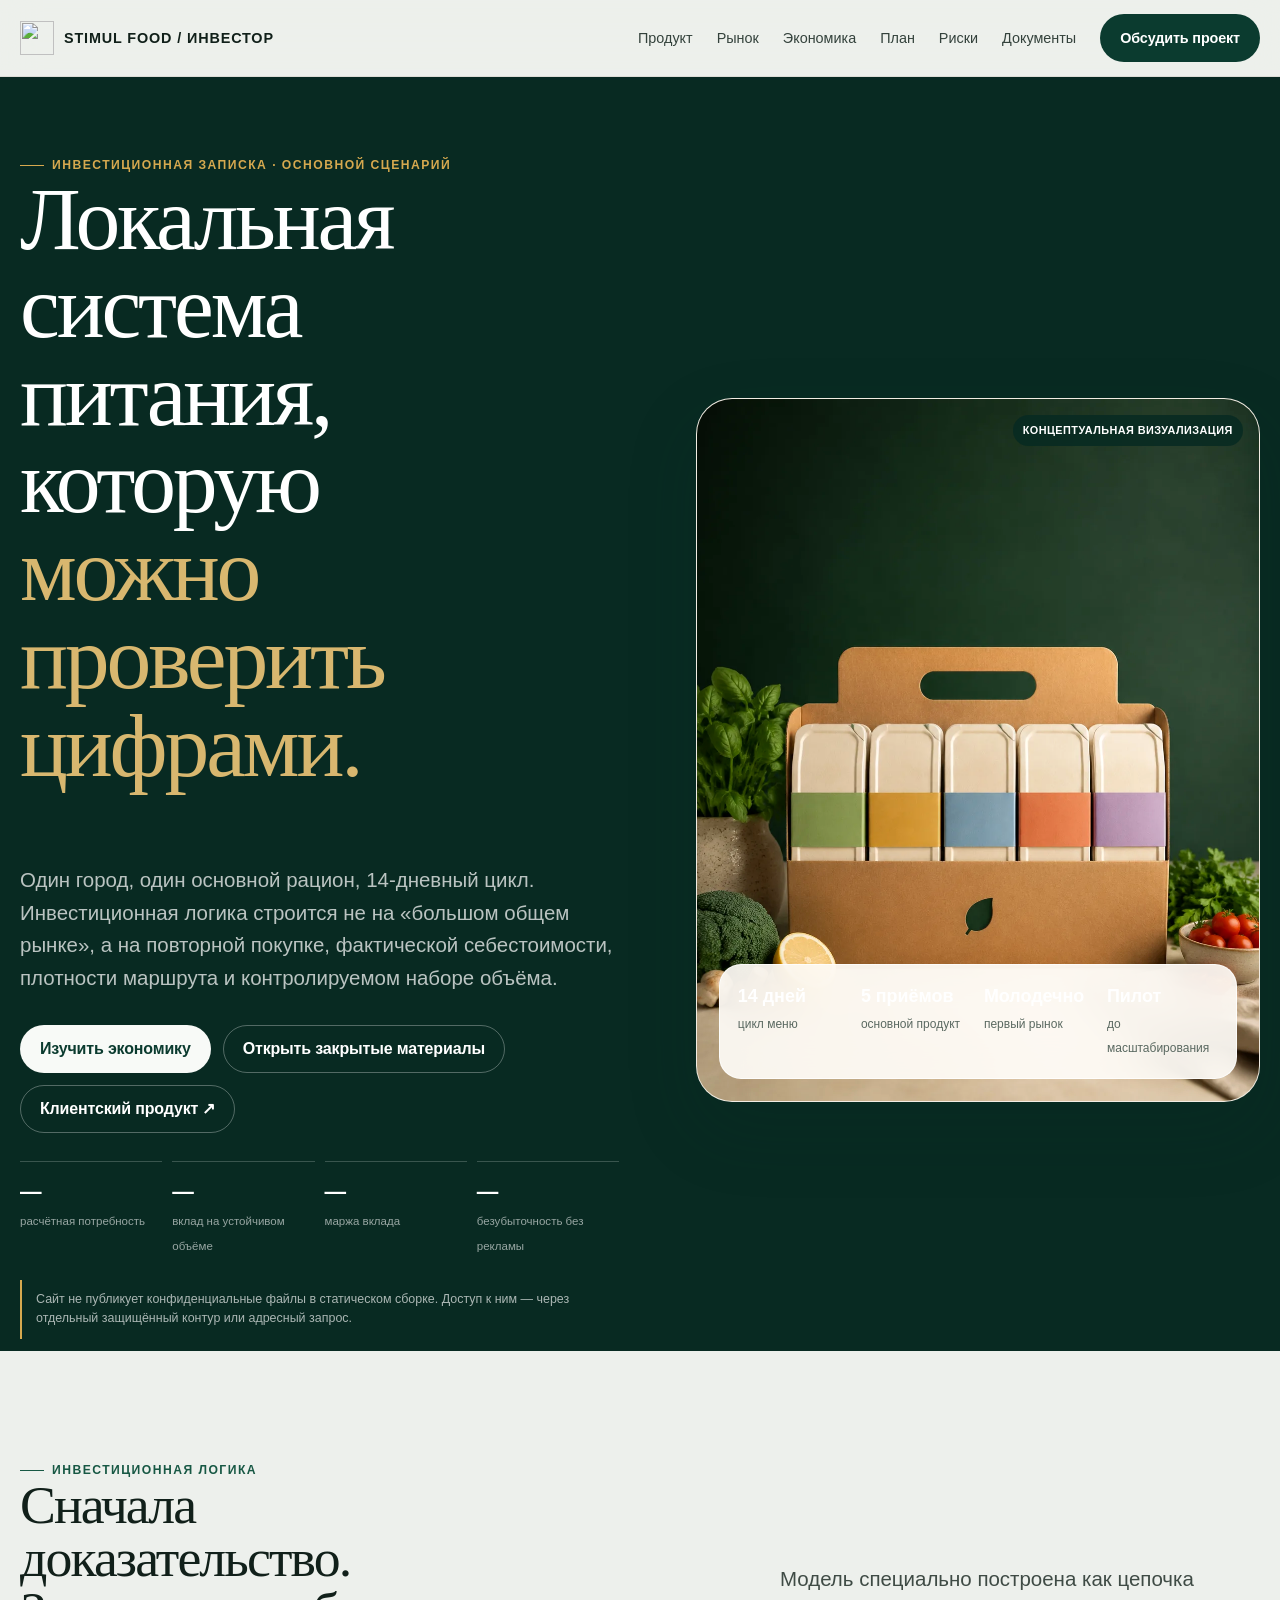
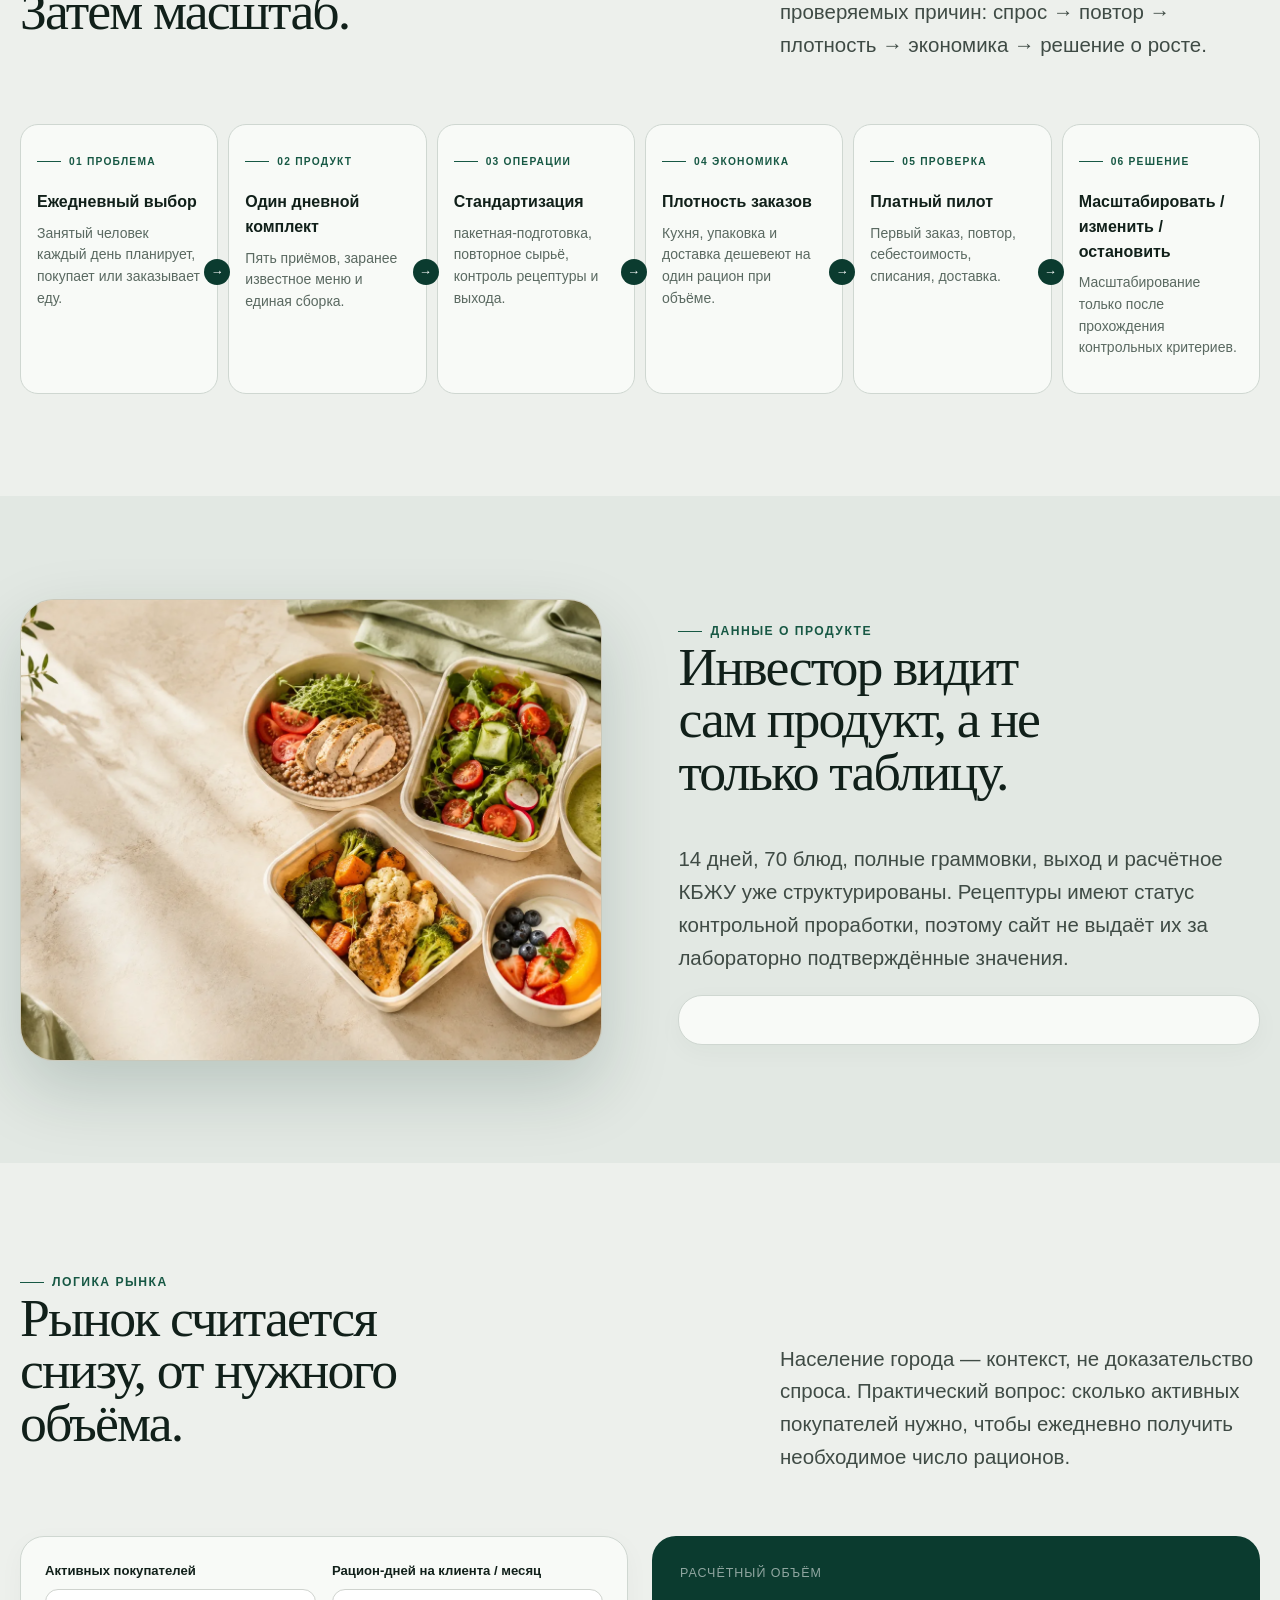
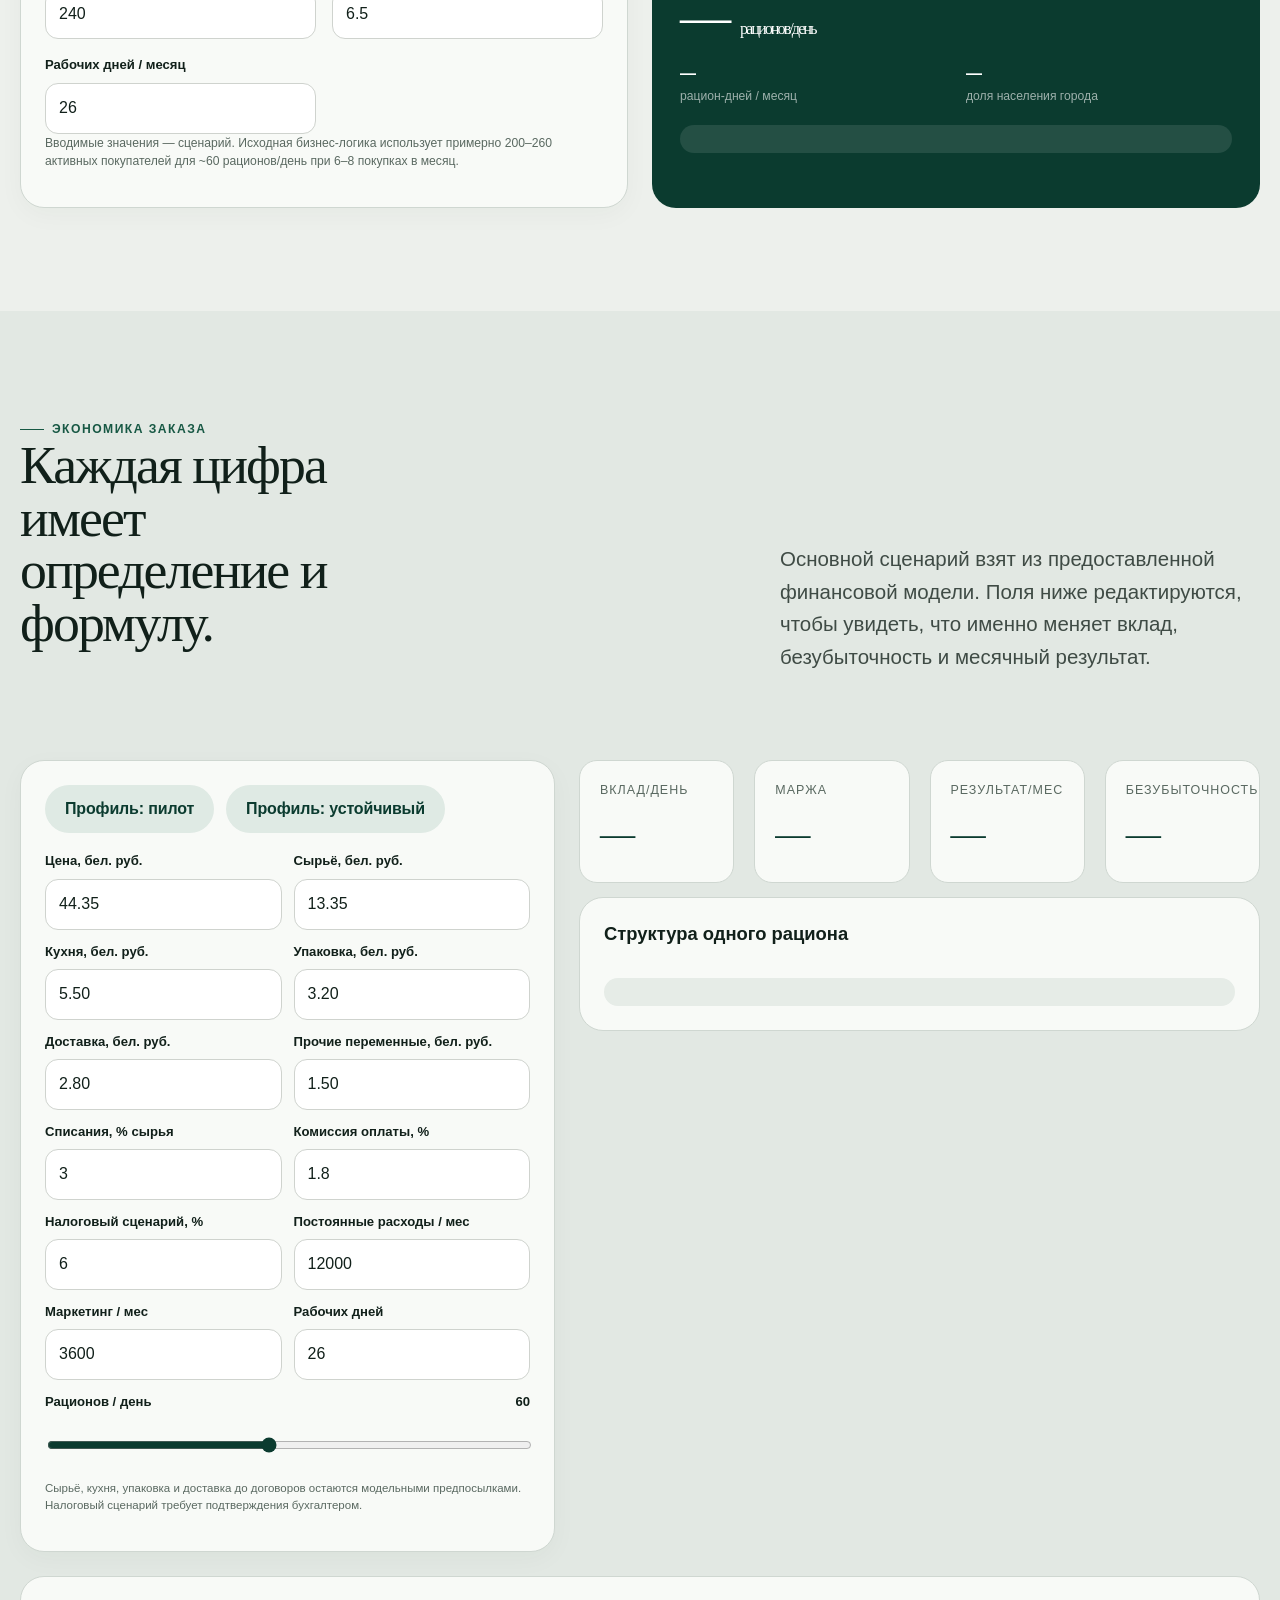
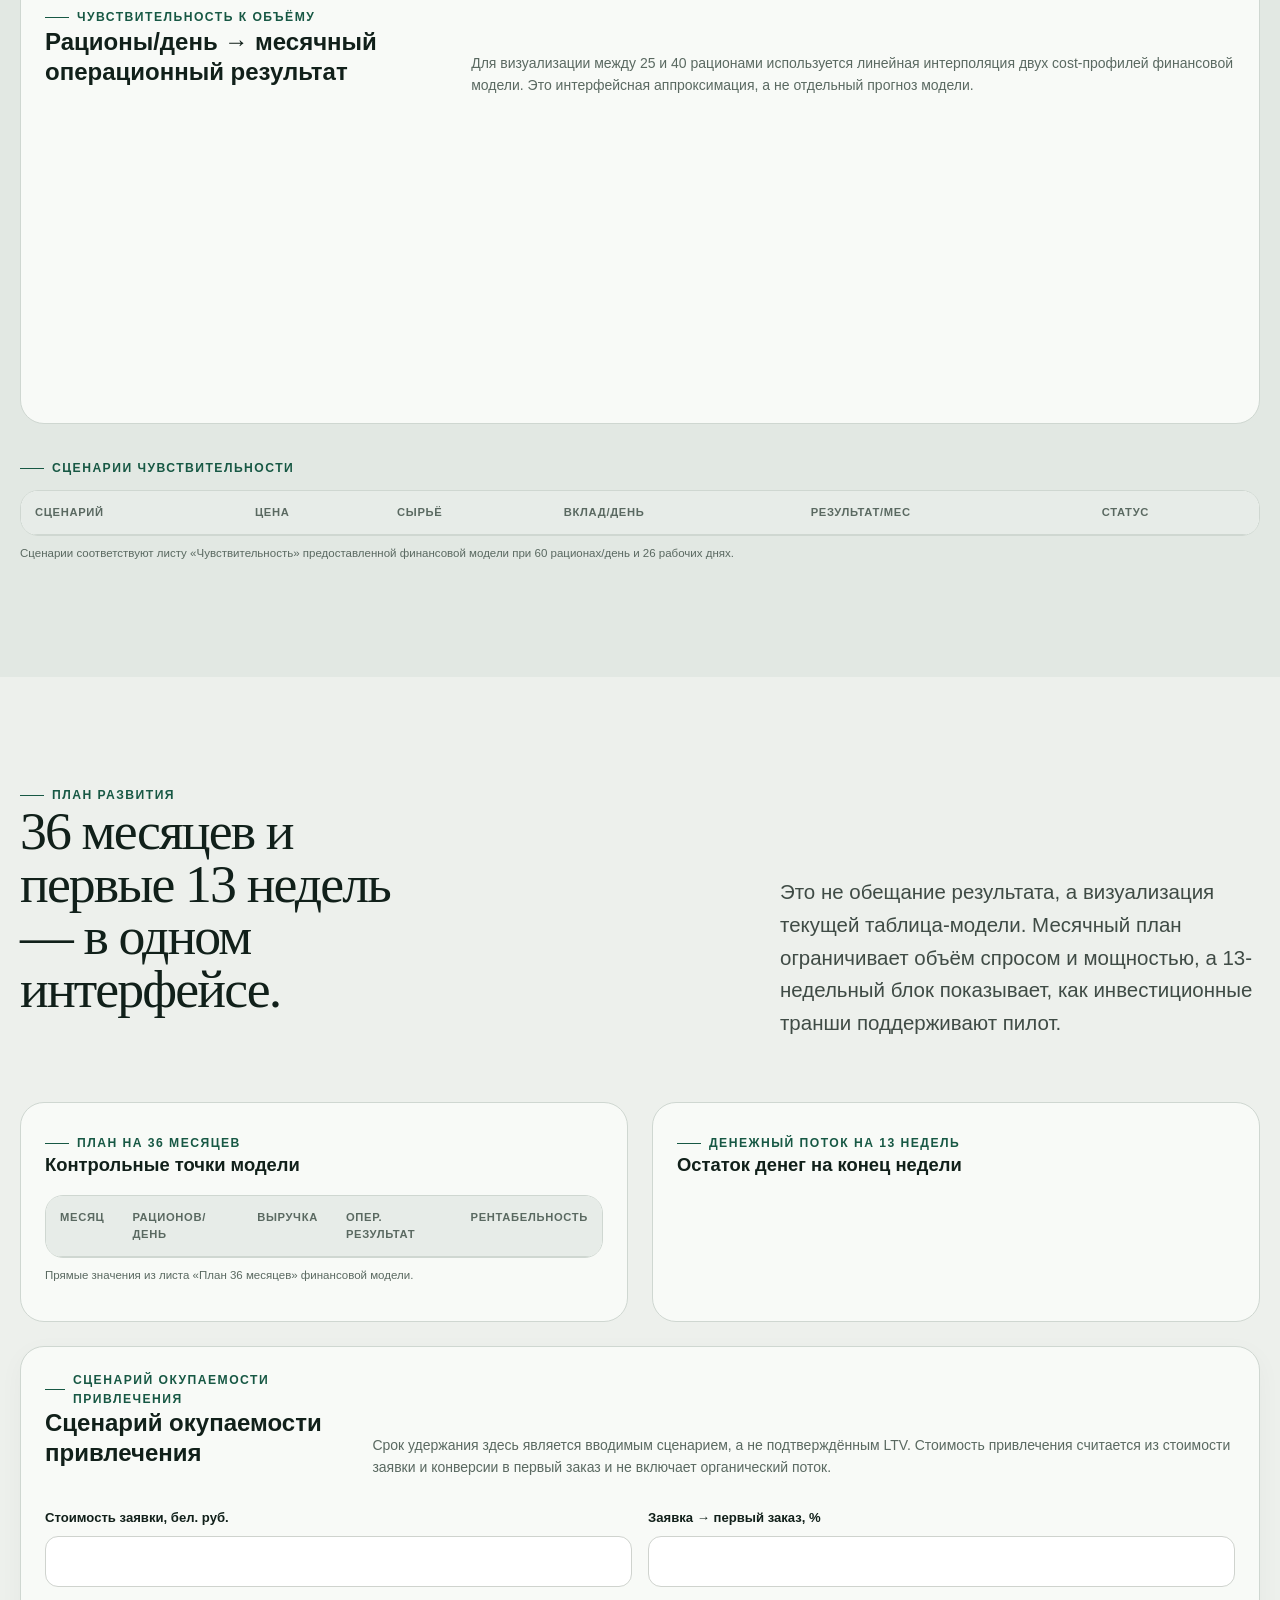
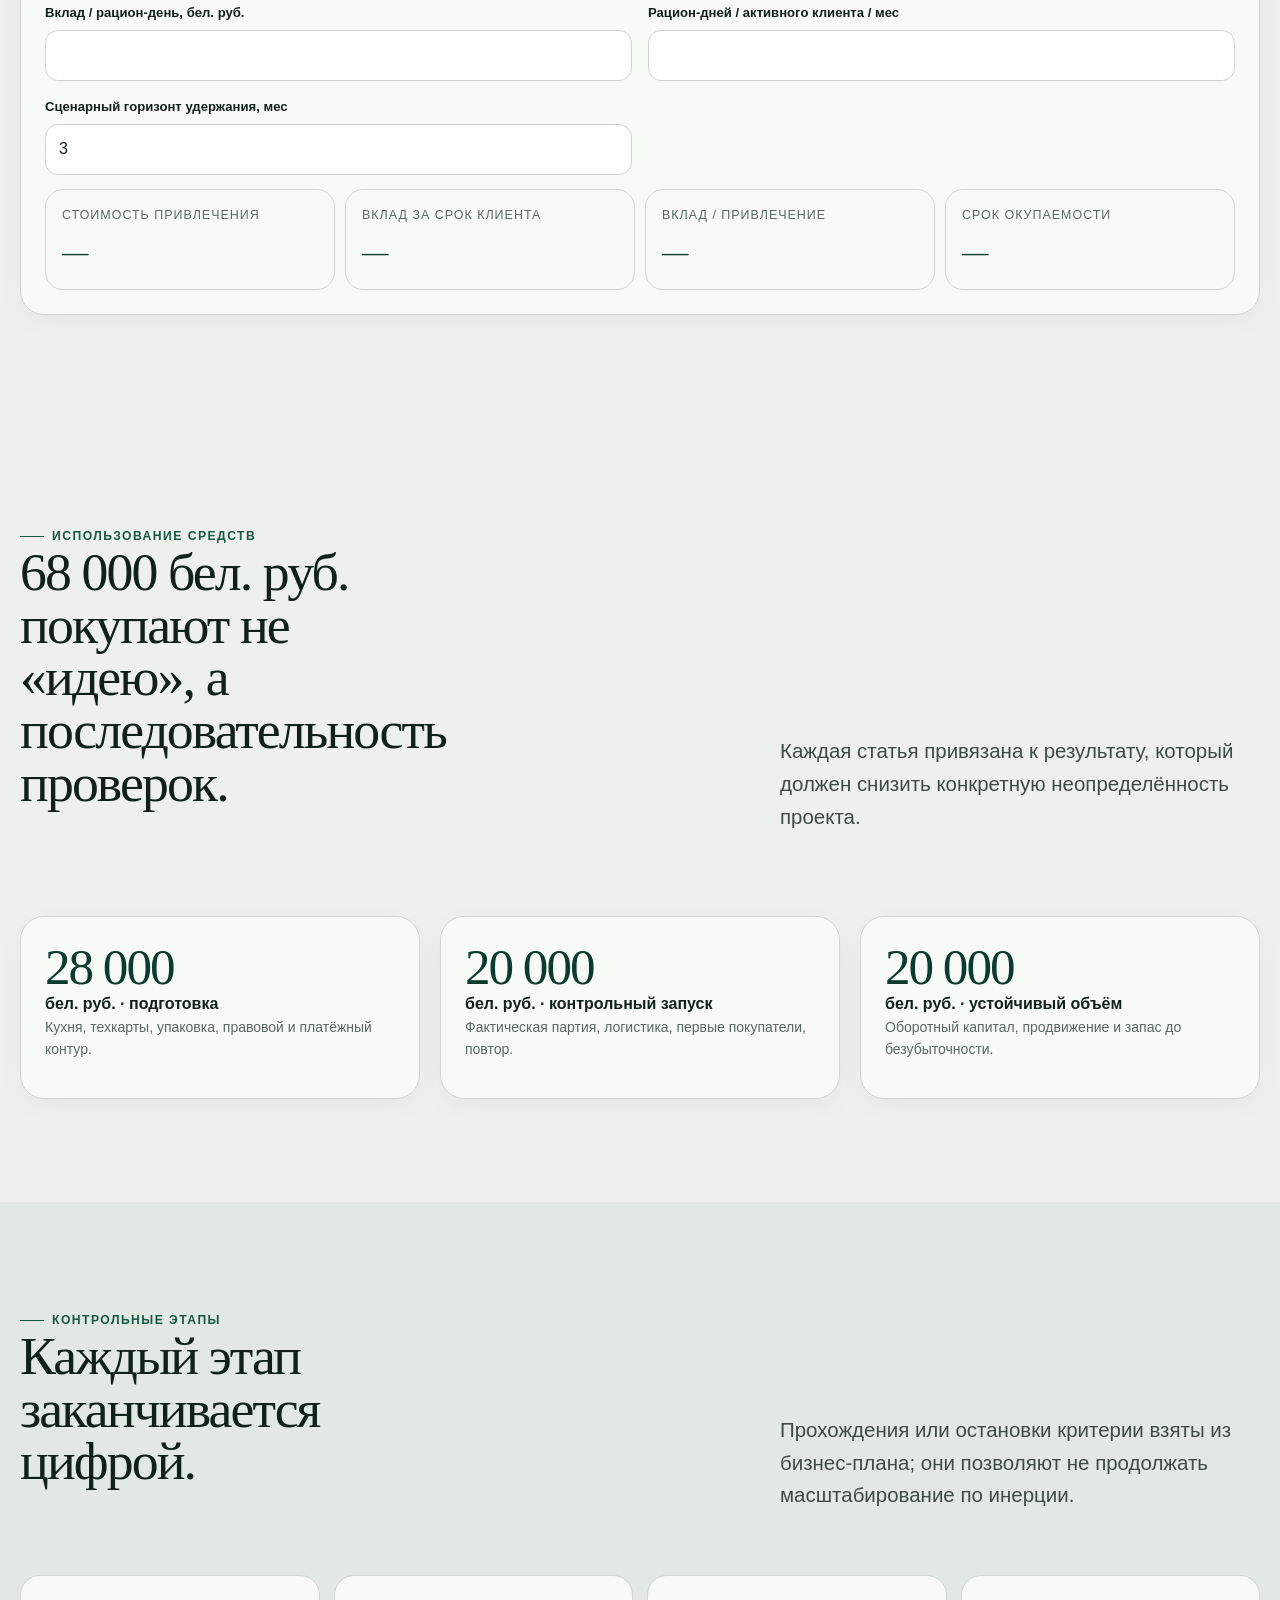
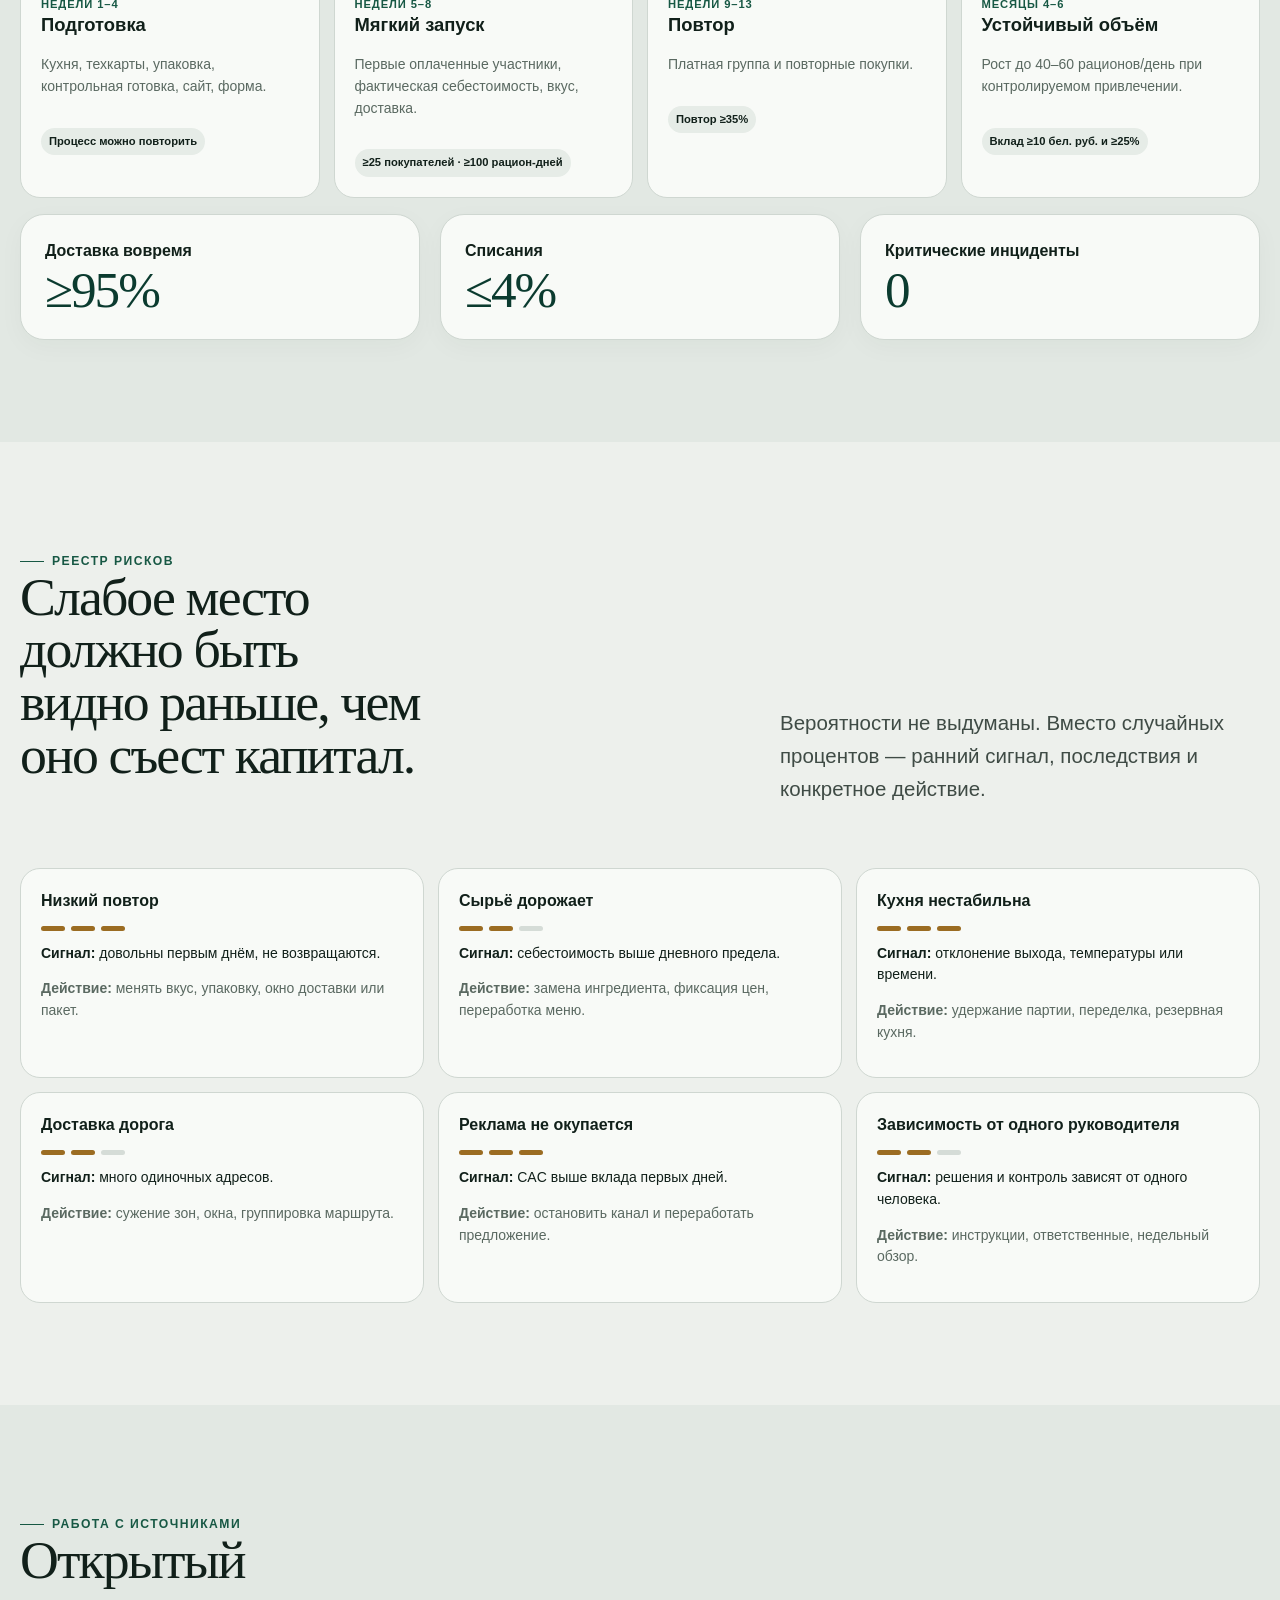
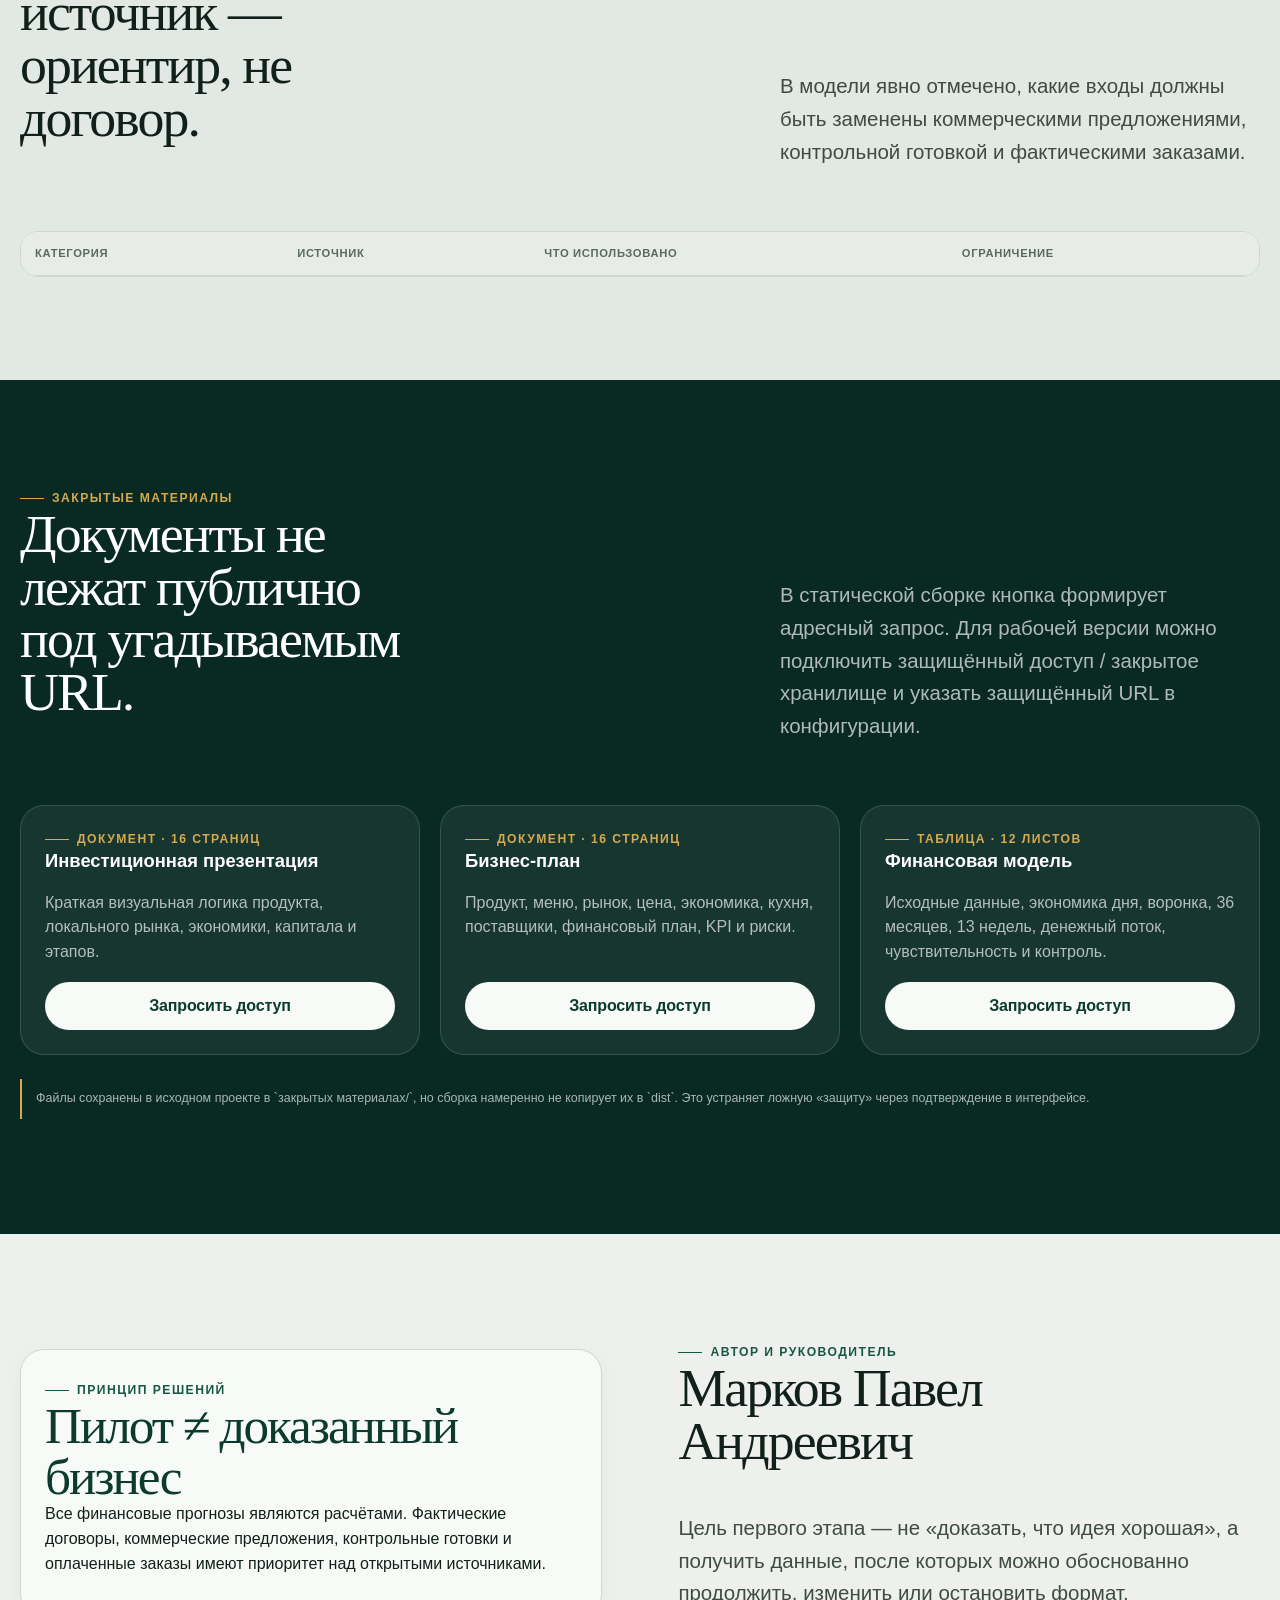
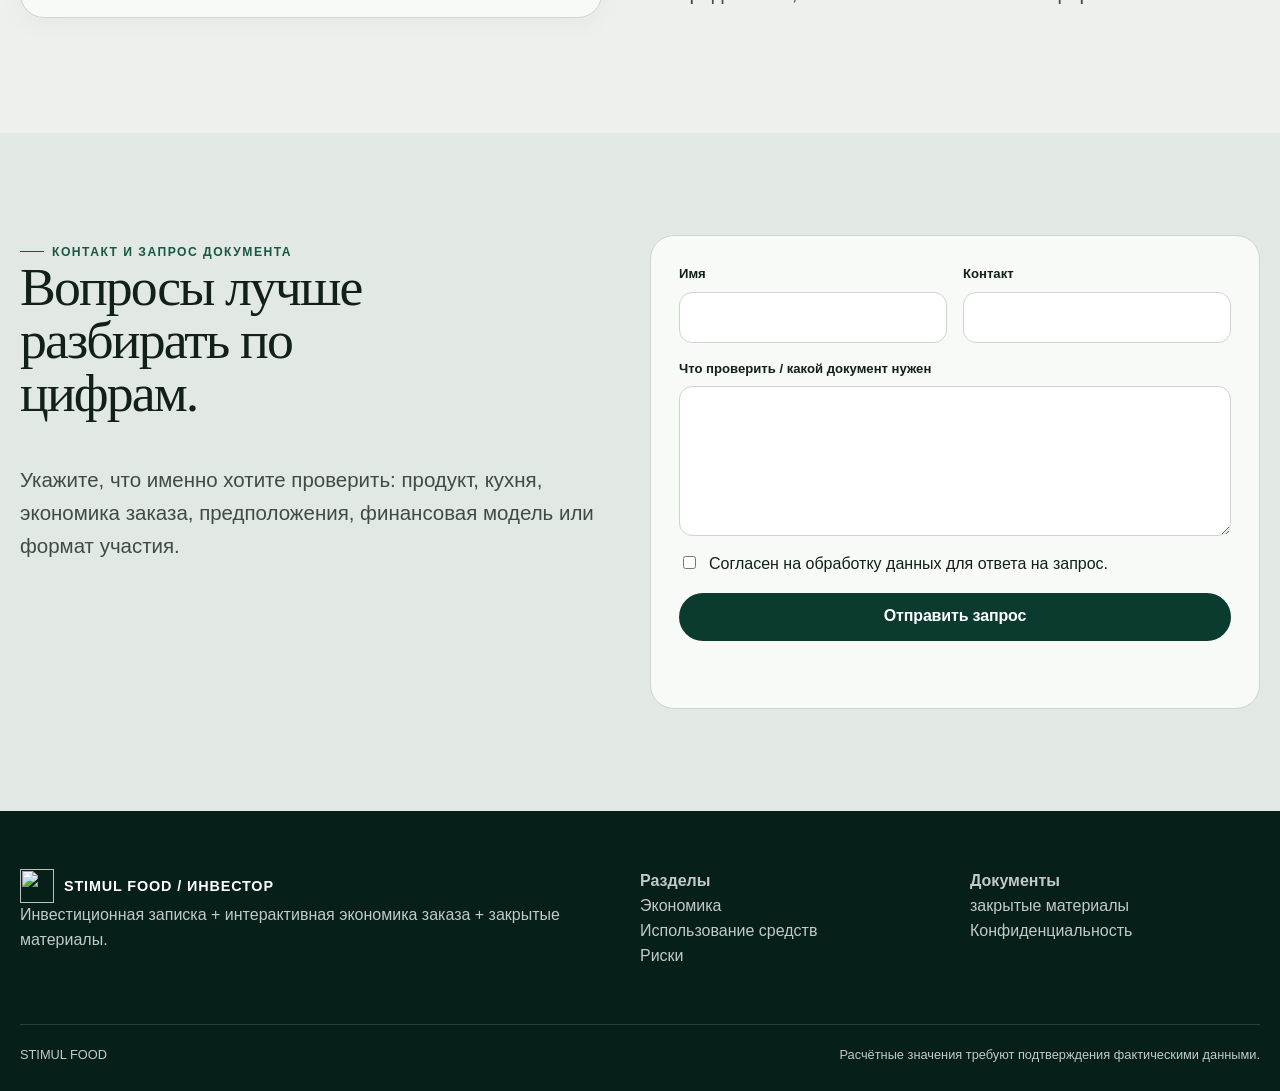
==== commit 8ef9d9d7: "fix: translate investor page labels directly in markup" ====
--- a/public-source/overrides/index.html
+++ b/public-source/overrides/index.html
@@ -1,15 +1,15 @@
-<!doctype html><html lang="ru"><head><meta charset="utf-8"><meta name="viewport" content="width=device-width,initial-scale=1"><title>STIMUL FOOD — инвестиционная витрина</title><meta name="description" content="STIMUL FOOD: продукт, рынок, unit economics, сценарии, финансирование, риски и материалы проекта."><meta name="robots" content="noindex,nofollow,noarchive"><meta name="theme-color" content="#082a22"><link rel="icon" href="assets/favicon.svg"><link rel="stylesheet" href="assets/site.css"><meta property="og:title" content="STIMUL FOOD — инвестиционная витрина"><meta property="og:type" content="website"><meta property="og:image" content="assets/images/packaging.webp"></head><body class="investor"><a class="skip" href="#main">К содержанию</a><header class="nav"><div class="container nav-inner"><a class="brand" href="index.html"><img src="assets/mark.svg" alt=""><span>STIMUL FOOD / ИНВЕСТОР</span></a><nav class="nav-links" aria-label="Навигация инвестора"><a href="#product">Продукт</a><a href="#market">Рынок</a><a href="#economics">Экономика</a><a href="#funding">План</a><a href="#risks">Риски</a><a href="#documents">Документы</a><a class="btn primary" href="#contact">Обсудить проект</a></nav><button class="nav-toggle" aria-label="Открыть меню" aria-expanded="false"><span></span><span></span><span></span></button></div></header>
-<main id="main"><section class="investor-hero"><div class="container hero-grid"><div class="hero-copy reveal"><div class="eyebrow" style="color:var(--gold)">Инвестиционная записка · основной сценарий</div><h1>Локальная food-система, которую <span>можно проверить цифрами.</span></h1><p class="lead">Один город, один основной рацион, 14-дневный цикл. Инвестиционная логика строится не на «большом TAM», а на повторной покупке, фактической себестоимости, плотности маршрута и контролируемом наборе объёма.</p><div class="actions"><a class="btn light" href="#economics">Изучить экономику</a><a class="btn outline" style="color:white;border-color:rgba(255,255,255,.3)" href="#documents">Открыть закрытые материалы</a><a class="btn outline" style="color:white;border-color:rgba(255,255,255,.3)" data-client-link href="#">Клиентский продукт ↗</a></div><div class="inv-hero-kpis"><div class="inv-kpi"><strong id="hero-funding">—</strong><span>расчётная потребность</span></div><div class="inv-kpi"><strong id="hero-contribution">—</strong><span>вклад на устойчивом объёме</span></div><div class="inv-kpi"><strong id="hero-margin">—</strong><span>маржа вклада</span></div><div class="inv-kpi"><strong id="hero-be">—</strong><span>безубыточность без рекламы</span></div></div><p class="confidential-note" style="margin-top:22px">Сайт не публикует конфиденциальные файлы в статическом bundle. Доступ к ним — через отдельный защищённый контур или адресный запрос.</p></div><div class="hero-visual reveal"><span class="concept-label">Концептуальная визуализация</span><img src="assets/images/packaging.webp" alt="Концептуальная упаковка дневного рациона STIMUL FOOD"><div class="hero-panel"><div class="hero-metric"><strong>14 дней</strong><span>цикл меню</span></div><div class="hero-metric"><strong>5 приёмов</strong><span>основной продукт</span></div><div class="hero-metric"><strong>Молодечно</strong><span>первый рынок</span></div><div class="hero-metric"><strong>Пилот</strong><span>до масштабирования</span></div></div></div></div></section>
-<section class="section" id="thesis"><div class="container"><div class="section-head"><div><div class="eyebrow reveal">Инвестиционная логика</div><h2 class="reveal">Сначала доказательство. Затем масштаб.</h2></div><div><p class="lead reveal">Модель специально построена как цепочка проверяемых причин: спрос → повтор → плотность → экономика → решение о росте.</p></div></div><div class="thesis-flow"><div class="thesis-step reveal"><div class="eyebrow">01 Проблема</div><strong>Ежедневный выбор</strong><p class="small muted">Занятый человек каждый день планирует, покупает или заказывает еду.</p></div><div class="thesis-step reveal"><div class="eyebrow">02 Продукт</div><strong>Один дневной комплект</strong><p class="small muted">Пять приёмов, заранее известное меню и единая сборка.</p></div><div class="thesis-step reveal"><div class="eyebrow">03 Операции</div><strong>Стандартизация</strong><p class="small muted">Batch-подготовка, повторное сырьё, контроль рецептуры и выхода.</p></div><div class="thesis-step reveal"><div class="eyebrow">04 Экономика</div><strong>Плотность заказов</strong><p class="small muted">Кухня, упаковка и доставка дешевеют на один рацион при объёме.</p></div><div class="thesis-step reveal"><div class="eyebrow">05 Проверка</div><strong>Платный пилот</strong><p class="small muted">Первый заказ, повтор, себестоимость, списания, доставка.</p></div><div class="thesis-step reveal"><div class="eyebrow">06 Решение</div><strong>Масштабировать / изменить / остановить</strong><p class="small muted">Масштабирование только после прохождения контрольных критериев.</p></div></div></div></section>
+<!doctype html><html lang="ru"><head><meta charset="utf-8"><meta name="viewport" content="width=device-width,initial-scale=1"><title>STIMUL FOOD — инвестиционная витрина</title><meta name="description" content="STIMUL FOOD: продукт, рынок, экономика заказа, сценарии, финансирование, риски и материалы проекта."><meta name="robots" content="noindex,nofollow,noarchive"><meta name="theme-color" content="#082a22"><link rel="icon" href="assets/favicon.svg"><link rel="stylesheet" href="assets/site.css"><meta property="og:title" content="STIMUL FOOD — инвестиционная витрина"><meta property="og:type" content="website"><meta property="og:image" content="assets/images/packaging.webp"></head><body class="investor"><a class="skip" href="#main">К содержанию</a><header class="nav"><div class="container nav-inner"><a class="brand" href="index.html"><img src="assets/mark.svg" alt=""><span>STIMUL FOOD / ИНВЕСТОР</span></a><nav class="nav-links" aria-label="Навигация инвестора"><a href="#product">Продукт</a><a href="#market">Рынок</a><a href="#economics">Экономика</a><a href="#funding">План</a><a href="#risks">Риски</a><a href="#documents">Документы</a><a class="btn primary" href="#contact">Обсудить проект</a></nav><button class="nav-toggle" aria-label="Открыть меню" aria-expanded="false"><span></span><span></span><span></span></button></div></header>
+<main id="main"><section class="investor-hero"><div class="container hero-grid"><div class="hero-copy reveal"><div class="eyebrow" style="color:var(--gold)">Инвестиционная записка · основной сценарий</div><h1>Локальная система питания, которую <span>можно проверить цифрами.</span></h1><p class="lead">Один город, один основной рацион, 14-дневный цикл. Инвестиционная логика строится не на «большом общем рынке», а на повторной покупке, фактической себестоимости, плотности маршрута и контролируемом наборе объёма.</p><div class="actions"><a class="btn light" href="#economics">Изучить экономику</a><a class="btn outline" style="color:white;border-color:rgba(255,255,255,.3)" href="#documents">Открыть закрытые материалы</a><a class="btn outline" style="color:white;border-color:rgba(255,255,255,.3)" data-client-link href="#">Клиентский продукт ↗</a></div><div class="inv-hero-kpis"><div class="inv-kpi"><strong id="hero-funding">—</strong><span>расчётная потребность</span></div><div class="inv-kpi"><strong id="hero-contribution">—</strong><span>вклад на устойчивом объёме</span></div><div class="inv-kpi"><strong id="hero-margin">—</strong><span>маржа вклада</span></div><div class="inv-kpi"><strong id="hero-be">—</strong><span>безубыточность без рекламы</span></div></div><p class="confidential-note" style="margin-top:22px">Сайт не публикует конфиденциальные файлы в статическом сборке. Доступ к ним — через отдельный защищённый контур или адресный запрос.</p></div><div class="hero-visual reveal"><span class="concept-label">Концептуальная визуализация</span><img src="assets/images/packaging.webp" alt="Концептуальная упаковка дневного рациона STIMUL FOOD"><div class="hero-panel"><div class="hero-metric"><strong>14 дней</strong><span>цикл меню</span></div><div class="hero-metric"><strong>5 приёмов</strong><span>основной продукт</span></div><div class="hero-metric"><strong>Молодечно</strong><span>первый рынок</span></div><div class="hero-metric"><strong>Пилот</strong><span>до масштабирования</span></div></div></div></div></section>
+<section class="section" id="thesis"><div class="container"><div class="section-head"><div><div class="eyebrow reveal">Инвестиционная логика</div><h2 class="reveal">Сначала доказательство. Затем масштаб.</h2></div><div><p class="lead reveal">Модель специально построена как цепочка проверяемых причин: спрос → повтор → плотность → экономика → решение о росте.</p></div></div><div class="thesis-flow"><div class="thesis-step reveal"><div class="eyebrow">01 Проблема</div><strong>Ежедневный выбор</strong><p class="small muted">Занятый человек каждый день планирует, покупает или заказывает еду.</p></div><div class="thesis-step reveal"><div class="eyebrow">02 Продукт</div><strong>Один дневной комплект</strong><p class="small muted">Пять приёмов, заранее известное меню и единая сборка.</p></div><div class="thesis-step reveal"><div class="eyebrow">03 Операции</div><strong>Стандартизация</strong><p class="small muted">пакетная-подготовка, повторное сырьё, контроль рецептуры и выхода.</p></div><div class="thesis-step reveal"><div class="eyebrow">04 Экономика</div><strong>Плотность заказов</strong><p class="small muted">Кухня, упаковка и доставка дешевеют на один рацион при объёме.</p></div><div class="thesis-step reveal"><div class="eyebrow">05 Проверка</div><strong>Платный пилот</strong><p class="small muted">Первый заказ, повтор, себестоимость, списания, доставка.</p></div><div class="thesis-step reveal"><div class="eyebrow">06 Решение</div><strong>Масштабировать / изменить / остановить</strong><p class="small muted">Масштабирование только после прохождения контрольных критериев.</p></div></div></div></section>
 <section class="section tint" id="product"><div class="container photo-split"><div class="photo-frame reveal"><img src="assets/images/meal-set.webp" alt="Концептуальная подача продукта STIMUL FOOD" loading="lazy"></div><div class="reveal"><div class="eyebrow">Данные о продукте</div><h2>Инвестор видит сам продукт, а не только таблицу.</h2><p class="lead">14 дней, 70 блюд, полные граммовки, выход и расчётное КБЖУ уже структурированы. Рецептуры имеют статус контрольной проработки, поэтому сайт не выдаёт их за лабораторно подтверждённые значения.</p><div class="card" id="product-day"></div></div></div></section>
 <section class="section" id="market"><div class="container"><div class="section-head"><div><div class="eyebrow reveal">Логика рынка</div><h2 class="reveal">Рынок считается снизу, от нужного объёма.</h2></div><div><p class="lead reveal">Население города — контекст, не доказательство спроса. Практический вопрос: сколько активных покупателей нужно, чтобы ежедневно получить необходимое число рационов.</p></div></div><div class="market-math"><form class="card" id="market-calc" onsubmit="return false"><div class="form-grid"><div class="field"><label>Активных покупателей</label><input name="activeCustomers" type="number" min="20" max="1000" value="240"></div><div class="field"><label>Рацион-дней на клиента / месяц</label><input name="daysPerCustomer" type="number" min="1" max="20" step="0.5" value="6.5"></div><div class="field"><label>Рабочих дней / месяц</label><input name="marketWorkDays" type="number" min="20" max="31" value="26"></div></div><p class="micro muted">Вводимые значения — сценарий. Исходная бизнес-логика использует примерно 200–260 активных покупателей для ~60 рационов/день при 6–8 покупках в месяц.</p></form><div class="market-equation"><div class="metric-label" style="color:rgba(255,255,255,.55)">Расчётный объём</div><div class="metric-big"><span id="market-daily">—</span> <small style="font-size:.32em">рационов/день</small></div><div class="grid two" style="margin:20px 0"><div><strong id="market-month">—</strong><div class="micro" style="color:rgba(255,255,255,.6)">рацион-дней / месяц</div></div><div><strong id="market-share">—</strong><div class="micro" style="color:rgba(255,255,255,.6)">доля населения города</div></div></div><div class="formula" id="market-equation"></div></div></div></div></section>
-<section class="section tint" id="economics"><div class="container"><div class="section-head"><div><div class="eyebrow reveal">Экономика заказа</div><h2 class="reveal">Каждая цифра имеет определение и формулу.</h2></div><div><p class="lead reveal">Основной сценарий взят из предоставленной финансовой модели. Поля ниже редактируются, чтобы увидеть, что именно меняет вклад, безубыточность и месячный результат.</p></div></div><div class="kpi-grid" id="kpi-grid"></div><div class="economic-layout" style="margin-top:24px"><form class="card" id="econ-form" onsubmit="return false"><div class="actions" style="margin-bottom:18px"><button class="btn ghost" type="button" data-profile="pilot">Профиль: пилот</button><button class="btn ghost" type="button" data-profile="stable">Профиль: устойчивый</button></div><div class="assumption-grid"><div class="field"><label>Цена, бел. руб.</label><input name="price" type="number" step="0.05" value="44.35"></div><div class="field"><label>Сырьё, бел. руб.</label><input name="food" type="number" step="0.05" value="13.35"></div><div class="field"><label>Кухня, бел. руб.</label><input name="kitchen" type="number" step="0.05" value="5.50"></div><div class="field"><label>Упаковка, бел. руб.</label><input name="packaging" type="number" step="0.05" value="3.20"></div><div class="field"><label>Доставка, бел. руб.</label><input name="delivery" type="number" step="0.05" value="2.80"></div><div class="field"><label>Прочие переменные, бел. руб.</label><input name="other" type="number" step="0.05" value="1.50"></div><div class="field"><label>Списания, % сырья</label><input name="waste" type="number" step="0.1" value="3"></div><div class="field"><label>Комиссия оплаты, %</label><input name="payment" type="number" step="0.1" value="1.8"></div><div class="field"><label>Налоговый сценарий, %</label><input name="tax" type="number" step="0.1" value="6"></div><div class="field"><label>Постоянные расходы / мес</label><input name="fixed" type="number" step="100" value="12000"></div><div class="field"><label>Маркетинг / мес</label><input name="marketing" type="number" step="100" value="3600"></div><div class="field"><label>Рабочих дней</label><input name="workingDays" type="number" min="20" max="31" value="26"></div><div class="field full range-field"><header><label>Рационов / день</label><strong><output id="volume-output" for="volume">60</output></strong></header><input name="volume" id="volume" type="range" min="10" max="120" step="1" value="60" oninput="document.getElementById('volume-output').value=this.value"></div></div><p class="source-note">Сырьё, кухня, упаковка и доставка до договоров остаются модельными предпосылками. Налоговый сценарий требует подтверждения бухгалтером.</p></form><div><div class="grid four"><div class="kpi-card"><div class="metric-label">Вклад/день</div><div class="value" id="econ-contribution">—</div></div><div class="kpi-card"><div class="metric-label">Маржа</div><div class="value" id="econ-margin">—</div></div><div class="kpi-card"><div class="metric-label">Результат/мес</div><div class="value" id="econ-result">—</div></div><div class="kpi-card"><div class="metric-label">Break-even</div><div class="value" id="econ-be">—</div></div></div><div class="chart-card" style="margin-top:14px"><h3>Структура одного рациона</h3><div class="waterfall" id="waterfall"></div><div class="formula" id="formula-text" style="margin-top:14px"></div></div></div></div><div class="chart-card" style="margin-top:24px"><div class="section-head" style="margin-bottom:8px"><div><div class="eyebrow">Чувствительность к объёму</div><h3 style="font-size:1.5rem">Рационы/день → месячный операционный результат</h3></div><p class="small muted">Для визуализации между 25 и 40 рационами используется линейная интерполяция двух cost-профилей финансовой модели. Это интерфейсная аппроксимация, а не отдельный прогноз модели.</p></div><svg id="volume-chart" class="investor-chart" viewBox="0 0 760 280" role="img" aria-label="График операционного результата в зависимости от количества рационов в день"></svg></div><div style="margin-top:28px"><div class="eyebrow">Сценарии чувствительности</div><div style="overflow:auto;margin-top:12px"><table class="scenario-table"><thead><tr><th>Сценарий</th><th>Цена</th><th>Сырьё</th><th>Вклад/день</th><th>Результат/мес</th><th>Статус</th></tr></thead><tbody id="scenario-body"></tbody></table></div><p class="source-note">Сценарии соответствуют листу «Чувствительность» предоставленной финансовой модели при 60 рационах/день и 26 рабочих днях.</p></div></div></section>
-<section class="section" id="forecast"><div class="container"><div class="section-head"><div><div class="eyebrow reveal">План развития</div><h2 class="reveal">36 месяцев и первые 13 недель — в одном интерфейсе.</h2></div><div><p class="lead reveal">Это не обещание результата, а визуализация текущей XLSX-модели. Месячный план ограничивает объём спросом и мощностью, а 13-недельный блок показывает, как инвестиционные транши поддерживают пилот.</p></div></div><div class="forecast-grid"><div class="chart-card"><div class="eyebrow">План на 36 месяцев</div><h3>Контрольные точки модели</h3><div style="overflow:auto"><table class="scenario-table"><thead><tr><th>Месяц</th><th>Рационов/день</th><th>Выручка</th><th>Опер. результат</th><th>Рентабельность</th></tr></thead><tbody id="plan36-body"></tbody></table></div><p class="source-note">Прямые значения из листа «План 36 месяцев» финансовой модели.</p></div><div class="chart-card"><div class="eyebrow">Денежный поток на 13 недель</div><h3>Остаток денег на конец недели</h3><div class="cash-bars" id="cash-bars" aria-label="Остаток денежных средств по первым 13 неделям"></div><p class="source-note" id="cash-note"></p></div></div><div class="card" style="margin-top:24px"><div class="section-head" style="margin-bottom:16px"><div><div class="eyebrow">Сценарий окупаемости привлечения</div><h3 style="font-size:1.5rem">Сценарий окупаемости привлечения</h3></div><p class="small muted">Retention horizon здесь является вводимым сценарием, а не подтверждённым LTV. Paid CAC считается из стоимости заявки и конверсии в первый заказ и не включает органический поток.</p></div><form id="ltv-form" onsubmit="return false"><div class="form-grid"><div class="field"><label>Стоимость заявки, бел. руб.</label><input name="leadCost" type="number" step="0.1"></div><div class="field"><label>Заявка → первый заказ, %</label><input name="conversion" type="number" step="0.1"></div><div class="field"><label>Вклад / рацион-день, бел. руб.</label><input name="contribution" type="number" step="0.1"></div><div class="field"><label>Рацион-дней / активного клиента / мес</label><input name="daysPerMonth" type="number" step="0.5"></div><div class="field"><label>Сценарный горизонт удержания, мес</label><input name="monthsRetained" type="number" min="1" max="24" step="1" value="3"></div></div><div class="ltv-output"><div class="kpi-card"><div class="metric-label">Paid CAC</div><div class="value" id="ltv-cac">—</div></div><div class="kpi-card"><div class="metric-label">Contribution LTV</div><div class="value" id="ltv-value">—</div></div><div class="kpi-card"><div class="metric-label">LTV / CAC</div><div class="value" id="ltv-ratio">—</div></div><div class="kpi-card"><div class="metric-label">Payback</div><div class="value" id="ltv-payback">—</div></div></div></form></div></div></section>
+<section class="section tint" id="economics"><div class="container"><div class="section-head"><div><div class="eyebrow reveal">Экономика заказа</div><h2 class="reveal">Каждая цифра имеет определение и формулу.</h2></div><div><p class="lead reveal">Основной сценарий взят из предоставленной финансовой модели. Поля ниже редактируются, чтобы увидеть, что именно меняет вклад, безубыточность и месячный результат.</p></div></div><div class="kpi-grid" id="kpi-grid"></div><div class="economic-layout" style="margin-top:24px"><form class="card" id="econ-form" onsubmit="return false"><div class="actions" style="margin-bottom:18px"><button class="btn ghost" type="button" data-profile="pilot">Профиль: пилот</button><button class="btn ghost" type="button" data-profile="stable">Профиль: устойчивый</button></div><div class="assumption-grid"><div class="field"><label>Цена, бел. руб.</label><input name="price" type="number" step="0.05" value="44.35"></div><div class="field"><label>Сырьё, бел. руб.</label><input name="food" type="number" step="0.05" value="13.35"></div><div class="field"><label>Кухня, бел. руб.</label><input name="kitchen" type="number" step="0.05" value="5.50"></div><div class="field"><label>Упаковка, бел. руб.</label><input name="packaging" type="number" step="0.05" value="3.20"></div><div class="field"><label>Доставка, бел. руб.</label><input name="delivery" type="number" step="0.05" value="2.80"></div><div class="field"><label>Прочие переменные, бел. руб.</label><input name="other" type="number" step="0.05" value="1.50"></div><div class="field"><label>Списания, % сырья</label><input name="waste" type="number" step="0.1" value="3"></div><div class="field"><label>Комиссия оплаты, %</label><input name="payment" type="number" step="0.1" value="1.8"></div><div class="field"><label>Налоговый сценарий, %</label><input name="tax" type="number" step="0.1" value="6"></div><div class="field"><label>Постоянные расходы / мес</label><input name="fixed" type="number" step="100" value="12000"></div><div class="field"><label>Маркетинг / мес</label><input name="marketing" type="number" step="100" value="3600"></div><div class="field"><label>Рабочих дней</label><input name="workingDays" type="number" min="20" max="31" value="26"></div><div class="field full range-field"><header><label>Рационов / день</label><strong><output id="volume-output" for="volume">60</output></strong></header><input name="volume" id="volume" type="range" min="10" max="120" step="1" value="60" oninput="document.getElementById('volume-output').value=this.value"></div></div><p class="source-note">Сырьё, кухня, упаковка и доставка до договоров остаются модельными предпосылками. Налоговый сценарий требует подтверждения бухгалтером.</p></form><div><div class="grid four"><div class="kpi-card"><div class="metric-label">Вклад/день</div><div class="value" id="econ-contribution">—</div></div><div class="kpi-card"><div class="metric-label">Маржа</div><div class="value" id="econ-margin">—</div></div><div class="kpi-card"><div class="metric-label">Результат/мес</div><div class="value" id="econ-result">—</div></div><div class="kpi-card"><div class="metric-label">Безубыточность</div><div class="value" id="econ-be">—</div></div></div><div class="chart-card" style="margin-top:14px"><h3>Структура одного рациона</h3><div class="waterfall" id="waterfall"></div><div class="formula" id="formula-text" style="margin-top:14px"></div></div></div></div><div class="chart-card" style="margin-top:24px"><div class="section-head" style="margin-bottom:8px"><div><div class="eyebrow">Чувствительность к объёму</div><h3 style="font-size:1.5rem">Рационы/день → месячный операционный результат</h3></div><p class="small muted">Для визуализации между 25 и 40 рационами используется линейная интерполяция двух cost-профилей финансовой модели. Это интерфейсная аппроксимация, а не отдельный прогноз модели.</p></div><svg id="volume-chart" class="investor-chart" viewBox="0 0 760 280" role="img" aria-label="График операционного результата в зависимости от количества рационов в день"></svg></div><div style="margin-top:28px"><div class="eyebrow">Сценарии чувствительности</div><div style="overflow:auto;margin-top:12px"><table class="scenario-table"><thead><tr><th>Сценарий</th><th>Цена</th><th>Сырьё</th><th>Вклад/день</th><th>Результат/мес</th><th>Статус</th></tr></thead><tbody id="scenario-body"></tbody></table></div><p class="source-note">Сценарии соответствуют листу «Чувствительность» предоставленной финансовой модели при 60 рационах/день и 26 рабочих днях.</p></div></div></section>
+<section class="section" id="forecast"><div class="container"><div class="section-head"><div><div class="eyebrow reveal">План развития</div><h2 class="reveal">36 месяцев и первые 13 недель — в одном интерфейсе.</h2></div><div><p class="lead reveal">Это не обещание результата, а визуализация текущей таблица-модели. Месячный план ограничивает объём спросом и мощностью, а 13-недельный блок показывает, как инвестиционные транши поддерживают пилот.</p></div></div><div class="forecast-grid"><div class="chart-card"><div class="eyebrow">План на 36 месяцев</div><h3>Контрольные точки модели</h3><div style="overflow:auto"><table class="scenario-table"><thead><tr><th>Месяц</th><th>Рационов/день</th><th>Выручка</th><th>Опер. результат</th><th>Рентабельность</th></tr></thead><tbody id="plan36-body"></tbody></table></div><p class="source-note">Прямые значения из листа «План 36 месяцев» финансовой модели.</p></div><div class="chart-card"><div class="eyebrow">Денежный поток на 13 недель</div><h3>Остаток денег на конец недели</h3><div class="денежный поток-bars" id="денежный поток-bars" aria-label="Остаток денежных средств по первым 13 неделям"></div><p class="source-note" id="денежный поток-note"></p></div></div><div class="card" style="margin-top:24px"><div class="section-head" style="margin-bottom:16px"><div><div class="eyebrow">Сценарий окупаемости привлечения</div><h3 style="font-size:1.5rem">Сценарий окупаемости привлечения</h3></div><p class="small muted">Срок удержания здесь является вводимым сценарием, а не подтверждённым LTV. Paid CAC считается из стоимости заявки и конверсии в первый заказ и не включает органический поток.</p></div><form id="ltv-form" onsubmit="return false"><div class="form-grid"><div class="field"><label>Стоимость заявки, бел. руб.</label><input name="leadCost" type="number" step="0.1"></div><div class="field"><label>Заявка → первый заказ, %</label><input name="conversion" type="number" step="0.1"></div><div class="field"><label>Вклад / рацион-день, бел. руб.</label><input name="contribution" type="number" step="0.1"></div><div class="field"><label>Рацион-дней / активного клиента / мес</label><input name="daysPerMonth" type="number" step="0.5"></div><div class="field"><label>Сценарный горизонт удержания, мес</label><input name="monthsRetained" type="number" min="1" max="24" step="1" value="3"></div></div><div class="ltv-output"><div class="kpi-card"><div class="metric-label">Paid CAC</div><div class="value" id="ltv-cac">—</div></div><div class="kpi-card"><div class="metric-label">Contribution LTV</div><div class="value" id="ltv-value">—</div></div><div class="kpi-card"><div class="metric-label">LTV / CAC</div><div class="value" id="ltv-ratio">—</div></div><div class="kpi-card"><div class="metric-label">Payback</div><div class="value" id="ltv-payback">—</div></div></div></form></div></div></section>
 <section class="section" id="funding"><div class="container"><div class="section-head"><div><div class="eyebrow reveal">Использование средств</div><h2 class="reveal">68 000 бел. руб. покупают не «идею», а последовательность проверок.</h2></div><div><p class="lead reveal">Каждая статья привязана к результату, который должен снизить конкретную неопределённость проекта.</p></div></div><div class="funding-list" id="funding-list"></div><div class="grid three" style="margin-top:20px"><div class="card"><div class="metric-big">28 000</div><strong>бел. руб. · подготовка</strong><p class="small muted">Кухня, техкарты, упаковка, правовой и платёжный контур.</p></div><div class="card"><div class="metric-big">20 000</div><strong>бел. руб. · контрольный запуск</strong><p class="small muted">Фактическая партия, логистика, первые покупатели, повтор.</p></div><div class="card"><div class="metric-big">20 000</div><strong>бел. руб. · устойчивый объём</strong><p class="small muted">Оборотный капитал, продвижение и запас до безубыточности.</p></div></div></div></section>
-<section class="section tint" id="milestones"><div class="container"><div class="section-head"><div><div class="eyebrow reveal">Контрольные этапы</div><h2 class="reveal">Каждый этап заканчивается цифрой.</h2></div><div><p class="lead reveal">Pass/fail критерии взяты из бизнес-плана; они позволяют не продолжать масштабирование по инерции.</p></div></div><div class="milestones"><div class="milestone"><div class="stage">Недели 1–4</div><h3>Подготовка</h3><p class="small muted">Кухня, техкарты, упаковка, контрольная готовка, сайт, форма.</p><span class="gate">Процесс можно повторить</span></div><div class="milestone"><div class="stage">Недели 5–8</div><h3>Мягкий запуск</h3><p class="small muted">Первые оплаченные участники, фактическая себестоимость, вкус, доставка.</p><span class="gate">≥25 покупателей · ≥100 рацион-дней</span></div><div class="milestone"><div class="stage">Недели 9–13</div><h3>Повтор</h3><p class="small muted">Платная группа и повторные покупки.</p><span class="gate">Повтор ≥35%</span></div><div class="milestone"><div class="stage">Месяцы 4–6</div><h3>Устойчивый объём</h3><p class="small muted">Рост до 40–60 рационов/день при контролируемом привлечении.</p><span class="gate">Вклад ≥10 бел. руб. и ≥25%</span></div></div><div class="grid three" style="margin-top:16px"><div class="card"><strong>Доставка вовремя</strong><div class="metric-big">≥95%</div></div><div class="card"><strong>Списания</strong><div class="metric-big">≤4%</div></div><div class="card"><strong>Критические инциденты</strong><div class="metric-big">0</div></div></div></div></section>
+<section class="section tint" id="milestones"><div class="container"><div class="section-head"><div><div class="eyebrow reveal">Контрольные этапы</div><h2 class="reveal">Каждый этап заканчивается цифрой.</h2></div><div><p class="lead reveal">Прохождения или остановки критерии взяты из бизнес-плана; они позволяют не продолжать масштабирование по инерции.</p></div></div><div class="milestones"><div class="milestone"><div class="stage">Недели 1–4</div><h3>Подготовка</h3><p class="small muted">Кухня, техкарты, упаковка, контрольная готовка, сайт, форма.</p><span class="gate">Процесс можно повторить</span></div><div class="milestone"><div class="stage">Недели 5–8</div><h3>Мягкий запуск</h3><p class="small muted">Первые оплаченные участники, фактическая себестоимость, вкус, доставка.</p><span class="gate">≥25 покупателей · ≥100 рацион-дней</span></div><div class="milestone"><div class="stage">Недели 9–13</div><h3>Повтор</h3><p class="small muted">Платная группа и повторные покупки.</p><span class="gate">Повтор ≥35%</span></div><div class="milestone"><div class="stage">Месяцы 4–6</div><h3>Устойчивый объём</h3><p class="small muted">Рост до 40–60 рационов/день при контролируемом привлечении.</p><span class="gate">Вклад ≥10 бел. руб. и ≥25%</span></div></div><div class="grid three" style="margin-top:16px"><div class="card"><strong>Доставка вовремя</strong><div class="metric-big">≥95%</div></div><div class="card"><strong>Списания</strong><div class="metric-big">≤4%</div></div><div class="card"><strong>Критические инциденты</strong><div class="metric-big">0</div></div></div></div></section>
 <section class="section" id="risks"><div class="container"><div class="section-head"><div><div class="eyebrow reveal">Реестр рисков</div><h2 class="reveal">Слабое место должно быть видно раньше, чем оно съест капитал.</h2></div><div><p class="lead reveal">Вероятности не выдуманы. Вместо случайных процентов — ранний сигнал, последствия и конкретное действие.</p></div></div><div class="risk-card-grid"><div class="risk-card"><strong>Низкий повтор</strong><div class="risk-level"><span class="on"></span><span class="on"></span><span class="on"></span></div><p class="small"><b>Сигнал:</b> довольны первым днём, не возвращаются.</p><p class="small muted"><b>Действие:</b> менять вкус, упаковку, окно доставки или пакет.</p></div><div class="risk-card"><strong>Сырьё дорожает</strong><div class="risk-level"><span class="on"></span><span class="on"></span><span></span></div><p class="small"><b>Сигнал:</b> себестоимость выше дневного предела.</p><p class="small muted"><b>Действие:</b> замена ингредиента, фиксация цен, переработка меню.</p></div><div class="risk-card"><strong>Кухня нестабильна</strong><div class="risk-level"><span class="on"></span><span class="on"></span><span class="on"></span></div><p class="small"><b>Сигнал:</b> отклонение выхода, температуры или времени.</p><p class="small muted"><b>Действие:</b> удержание партии, переделка, резервная кухня.</p></div><div class="risk-card"><strong>Доставка дорога</strong><div class="risk-level"><span class="on"></span><span class="on"></span><span></span></div><p class="small"><b>Сигнал:</b> много одиночных адресов.</p><p class="small muted"><b>Действие:</b> сужение зон, окна, группировка маршрута.</p></div><div class="risk-card"><strong>Реклама не окупается</strong><div class="risk-level"><span class="on"></span><span class="on"></span><span class="on"></span></div><p class="small"><b>Сигнал:</b> CAC выше вклада первых дней.</p><p class="small muted"><b>Действие:</b> остановить канал и переработать предложение.</p></div><div class="risk-card"><strong>Зависимость от одного руководителя</strong><div class="risk-level"><span class="on"></span><span class="on"></span><span></span></div><p class="small"><b>Сигнал:</b> решения и контроль зависят от одного человека.</p><p class="small muted"><b>Действие:</b> инструкции, ответственные, недельный обзор.</p></div></div></div></section>
 <section class="section tint"><div class="container"><div class="section-head"><div><div class="eyebrow reveal">Работа с источниками</div><h2 class="reveal">Открытый источник — ориентир, не договор.</h2></div><div><p class="lead reveal">В модели явно отмечено, какие входы должны быть заменены коммерческими предложениями, контрольной готовкой и фактическими заказами.</p></div></div><div style="overflow:auto"><table class="sources-table"><thead><tr><th>Категория</th><th>Источник</th><th>Что использовано</th><th>Ограничение</th></tr></thead><tbody id="sources-body"></tbody></table></div></div></section>
-<section class="section dataroom" id="documents"><div class="container"><div class="section-head"><div><div class="eyebrow" style="color:var(--gold)">Controlled закрытые материалы</div><h2>Документы не лежат публично под угадываемым URL.</h2></div><div><p class="lead" style="color:rgba(255,255,255,.68)">В статической сборке кнопка формирует адресный запрос. Для production можно подключить Cloudflare Access / private storage и указать защищённый URL в конфигурации.</p></div></div><div class="grid three"><article class="card document-card"><div class="eyebrow" style="color:var(--gold)">PDF · 16 страниц</div><h3>Инвестиционная презентация</h3><p>Краткая визуальная логика продукта, локального рынка, экономики, капитала и этапов.</p><a class="btn light" href="#contact" data-document="Инвестиционная презентация">Запросить доступ</a></article><article class="card document-card"><div class="eyebrow" style="color:var(--gold)">PDF · 16 страниц</div><h3>Бизнес-план</h3><p>Продукт, меню, рынок, цена, экономика, кухня, поставщики, финансовый план, KPI и риски.</p><a class="btn light" href="#contact" data-document="Бизнес-план">Запросить доступ</a></article><article class="card document-card"><div class="eyebrow" style="color:var(--gold)">XLSX · 12 листов</div><h3>Финансовая модель</h3><p>Исходные данные, экономика дня, воронка, 36 месяцев, 13 недель, cash, sensitivity и контроль.</p><a class="btn light" href="#contact" data-document="Финансовая модель">Запросить доступ</a></article></div><p class="confidential-note" style="margin-top:24px">Файлы сохранены в исходном проекте в `private-docs/`, но build intentionally не копирует их в `dist`. Это устраняет ложную «защиту» через JavaScript confirm.</p></div></section>
+<section class="section dataroom" id="documents"><div class="container"><div class="section-head"><div><div class="eyebrow" style="color:var(--gold)">Закрытые материалы</div><h2>Документы не лежат публично под угадываемым URL.</h2></div><div><p class="lead" style="color:rgba(255,255,255,.68)">В статической сборке кнопка формирует адресный запрос. Для рабочей версии можно подключить защищённый доступ / закрытое хранилище и указать защищённый URL в конфигурации.</p></div></div><div class="grid three"><article class="card document-card"><div class="eyebrow" style="color:var(--gold)">документ · 16 страниц</div><h3>Инвестиционная презентация</h3><p>Краткая визуальная логика продукта, локального рынка, экономики, капитала и этапов.</p><a class="btn light" href="#contact" data-document="Инвестиционная презентация">Запросить доступ</a></article><article class="card document-card"><div class="eyebrow" style="color:var(--gold)">документ · 16 страниц</div><h3>Бизнес-план</h3><p>Продукт, меню, рынок, цена, экономика, кухня, поставщики, финансовый план, KPI и риски.</p><a class="btn light" href="#contact" data-document="Бизнес-план">Запросить доступ</a></article><article class="card document-card"><div class="eyebrow" style="color:var(--gold)">таблица · 12 листов</div><h3>Финансовая модель</h3><p>Исходные данные, экономика дня, воронка, 36 месяцев, 13 недель, денежный поток, чувствительность и контроль.</p><a class="btn light" href="#contact" data-document="Финансовая модель">Запросить доступ</a></article></div><p class="confidential-note" style="margin-top:24px">Файлы сохранены в исходном проекте в `закрытых материалах/`, но сборка намеренно не копирует их в `dist`. Это устраняет ложную «защиту» через подтверждение в интерфейсе.</p></div></section>
 <section class="section" id="author"><div class="container photo-split"><div class="card reveal"><div class="eyebrow">Принцип решений</div><div class="metric-big">Пилот ≠ доказанный бизнес</div><p>Все финансовые прогнозы являются расчётами. Фактические договоры, коммерческие предложения, контрольные готовки и оплаченные заказы имеют приоритет над открытыми источниками.</p></div><div class="reveal"><div class="eyebrow">Автор и руководитель</div><h2>Марков Павел Андреевич</h2><p class="lead">Цель первого этапа — не «доказать, что идея хорошая», а получить данные, после которых можно обоснованно продолжить, изменить или остановить формат.</p></div></div></section>
-<section class="section tint" id="contact"><div class="container grid two"><div class="reveal"><div class="eyebrow">Контакт и запрос документа</div><h2>Вопросы лучше разбирать по цифрам.</h2><p class="lead">Укажите, что именно хотите проверить: продукт, кухня, unit economics, assumptions, финансовая модель или формат участия.</p></div><form class="form reveal" id="investor-contact" data-lead><input type="text" name="website" tabindex="-1" autocomplete="off" aria-hidden="true" style="position:absolute;left:-9999px"><input type="hidden" name="source" value="investor-premium-site"><input type="hidden" name="format" value="Инвестиционный контакт"><div class="form-grid"><div class="field"><label for="inv-name">Имя</label><input id="inv-name" name="name" required minlength="2" maxlength="100"></div><div class="field"><label for="inv-contact">Контакт</label><input id="inv-contact" name="contact" required minlength="4" maxlength="150"></div><div class="field full"><label for="inv-message">Что проверить / какой документ нужен</label><textarea id="inv-message" name="message" rows="5" maxlength="1000"></textarea></div><label class="consent field full"><input type="checkbox" required><span>Согласен на обработку данных для ответа на запрос.</span></label><div class="field full"><button class="btn primary" type="submit">Отправить запрос</button><div class="form-status" aria-live="polite"></div></div></div></form></div></section></main>
-<footer class="footer"><div class="container"><div class="footer-grid"><div><a class="brand" href="index.html" style="color:white"><img src="assets/mark.svg" alt="" style="color:white"><span>STIMUL FOOD / ИНВЕСТОР</span></a><p>Инвестиционная записка + interactive unit economics + controlled закрытые материалы.</p></div><div><strong>Разделы</strong><p><a href="#economics">Экономика</a><br><a href="#funding">Использование средств</a><br><a href="#risks">Риски</a></p></div><div><strong>Документы</strong><p><a href="#documents">Data room</a><br><a href="privacy.html">Конфиденциальность</a></p></div></div><div class="footer-bottom"><span>STIMUL FOOD</span><span>Расчётные значения требуют подтверждения фактическими данными.</span></div></div></footer><script src="assets/config.js"></script><script src="assets/core.js"></script><script>document.querySelectorAll('[data-client-link]').forEach(a=>a.href=window.SITE_CONFIG?.clientSiteUrl||'#')</script><script src="assets/investor.js"></script></body></html>
+<section class="section tint" id="contact"><div class="container grid two"><div class="reveal"><div class="eyebrow">Контакт и запрос документа</div><h2>Вопросы лучше разбирать по цифрам.</h2><p class="lead">Укажите, что именно хотите проверить: продукт, кухня, экономика заказа, предположения, финансовая модель или формат участия.</p></div><form class="form reveal" id="investor-contact" data-lead><input type="text" name="website" tabindex="-1" autocomplete="off" aria-hidden="true" style="position:absolute;left:-9999px"><input type="hidden" name="source" value="investor-premium-site"><input type="hidden" name="format" value="Инвестиционный контакт"><div class="form-grid"><div class="field"><label for="inv-name">Имя</label><input id="inv-name" name="name" required minlength="2" maxlength="100"></div><div class="field"><label for="inv-contact">Контакт</label><input id="inv-contact" name="contact" required minlength="4" maxlength="150"></div><div class="field full"><label for="inv-message">Что проверить / какой документ нужен</label><textarea id="inv-message" name="message" rows="5" maxlength="1000"></textarea></div><label class="consent field full"><input type="checkbox" required><span>Согласен на обработку данных для ответа на запрос.</span></label><div class="field full"><button class="btn primary" type="submit">Отправить запрос</button><div class="form-status" aria-live="polite"></div></div></div></form></div></section></main>
+<footer class="footer"><div class="container"><div class="footer-grid"><div><a class="brand" href="index.html" style="color:white"><img src="assets/mark.svg" alt="" style="color:white"><span>STIMUL FOOD / ИНВЕСТОР</span></a><p>Инвестиционная записка + интерактивная экономика заказа + закрытые материалы.</p></div><div><strong>Разделы</strong><p><a href="#economics">Экономика</a><br><a href="#funding">Использование средств</a><br><a href="#risks">Риски</a></p></div><div><strong>Документы</strong><p><a href="#documents">закрытые материалы</a><br><a href="privacy.html">Конфиденциальность</a></p></div></div><div class="footer-bottom"><span>STIMUL FOOD</span><span>Расчётные значения требуют подтверждения фактическими данными.</span></div></div></footer><script src="assets/config.js"></script><script src="assets/core.js"></script><script>document.querySelectorAll('[data-client-link]').forEach(a=>a.href=window.SITE_CONFIG?.clientSiteUrl||'#')</script><script src="assets/investor.js"></script></body></html>
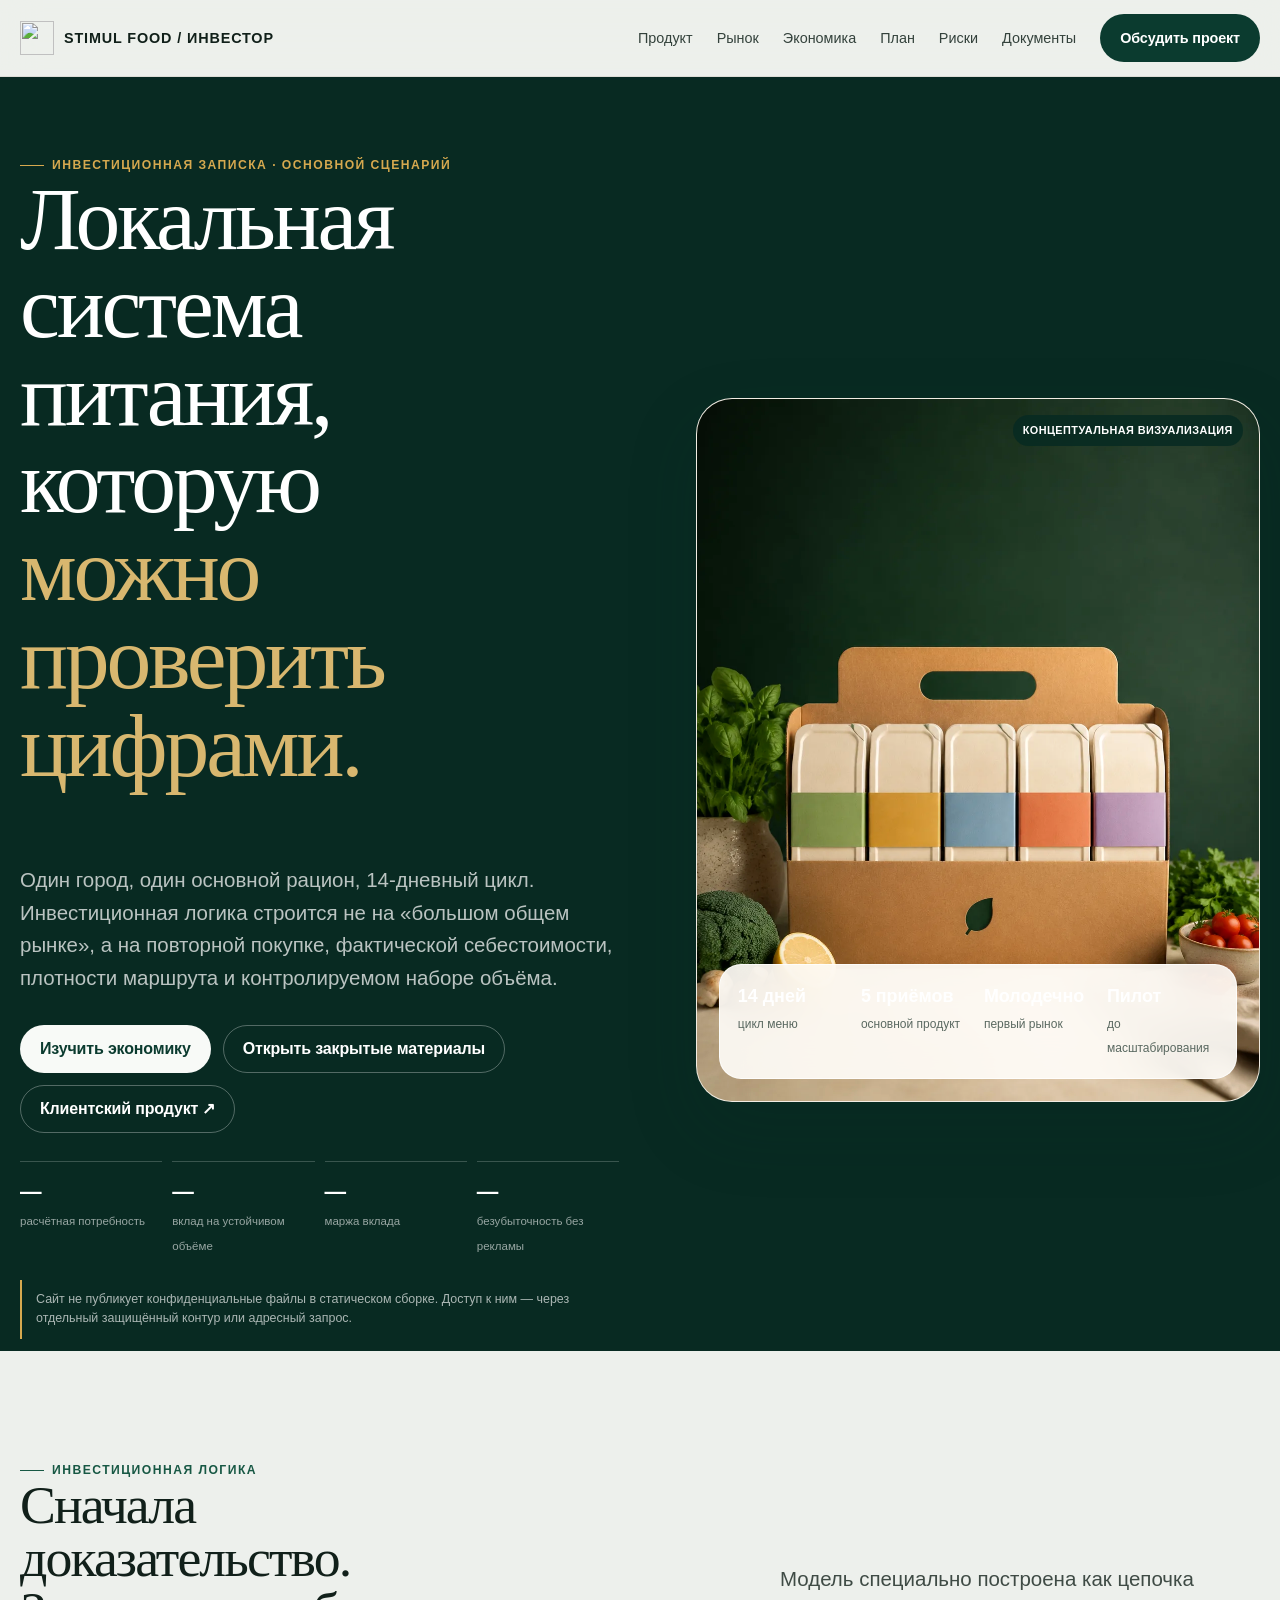
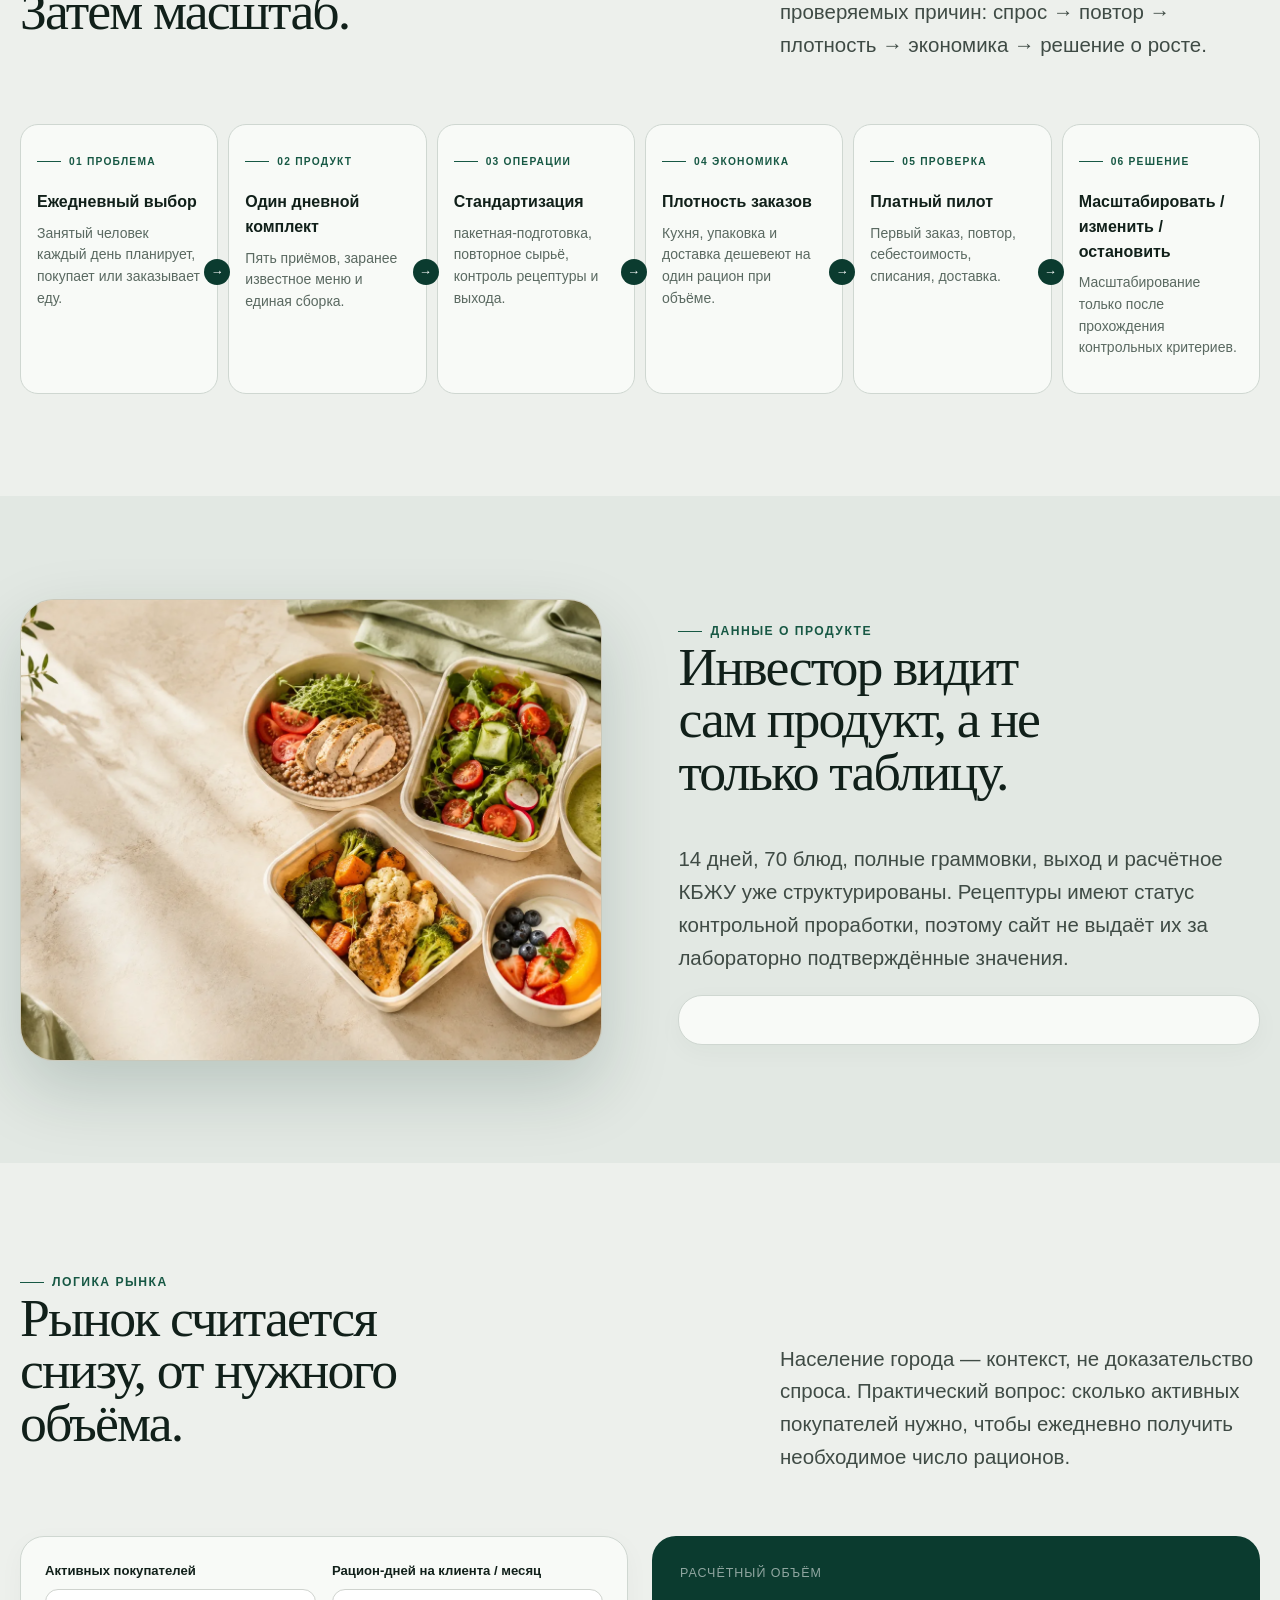
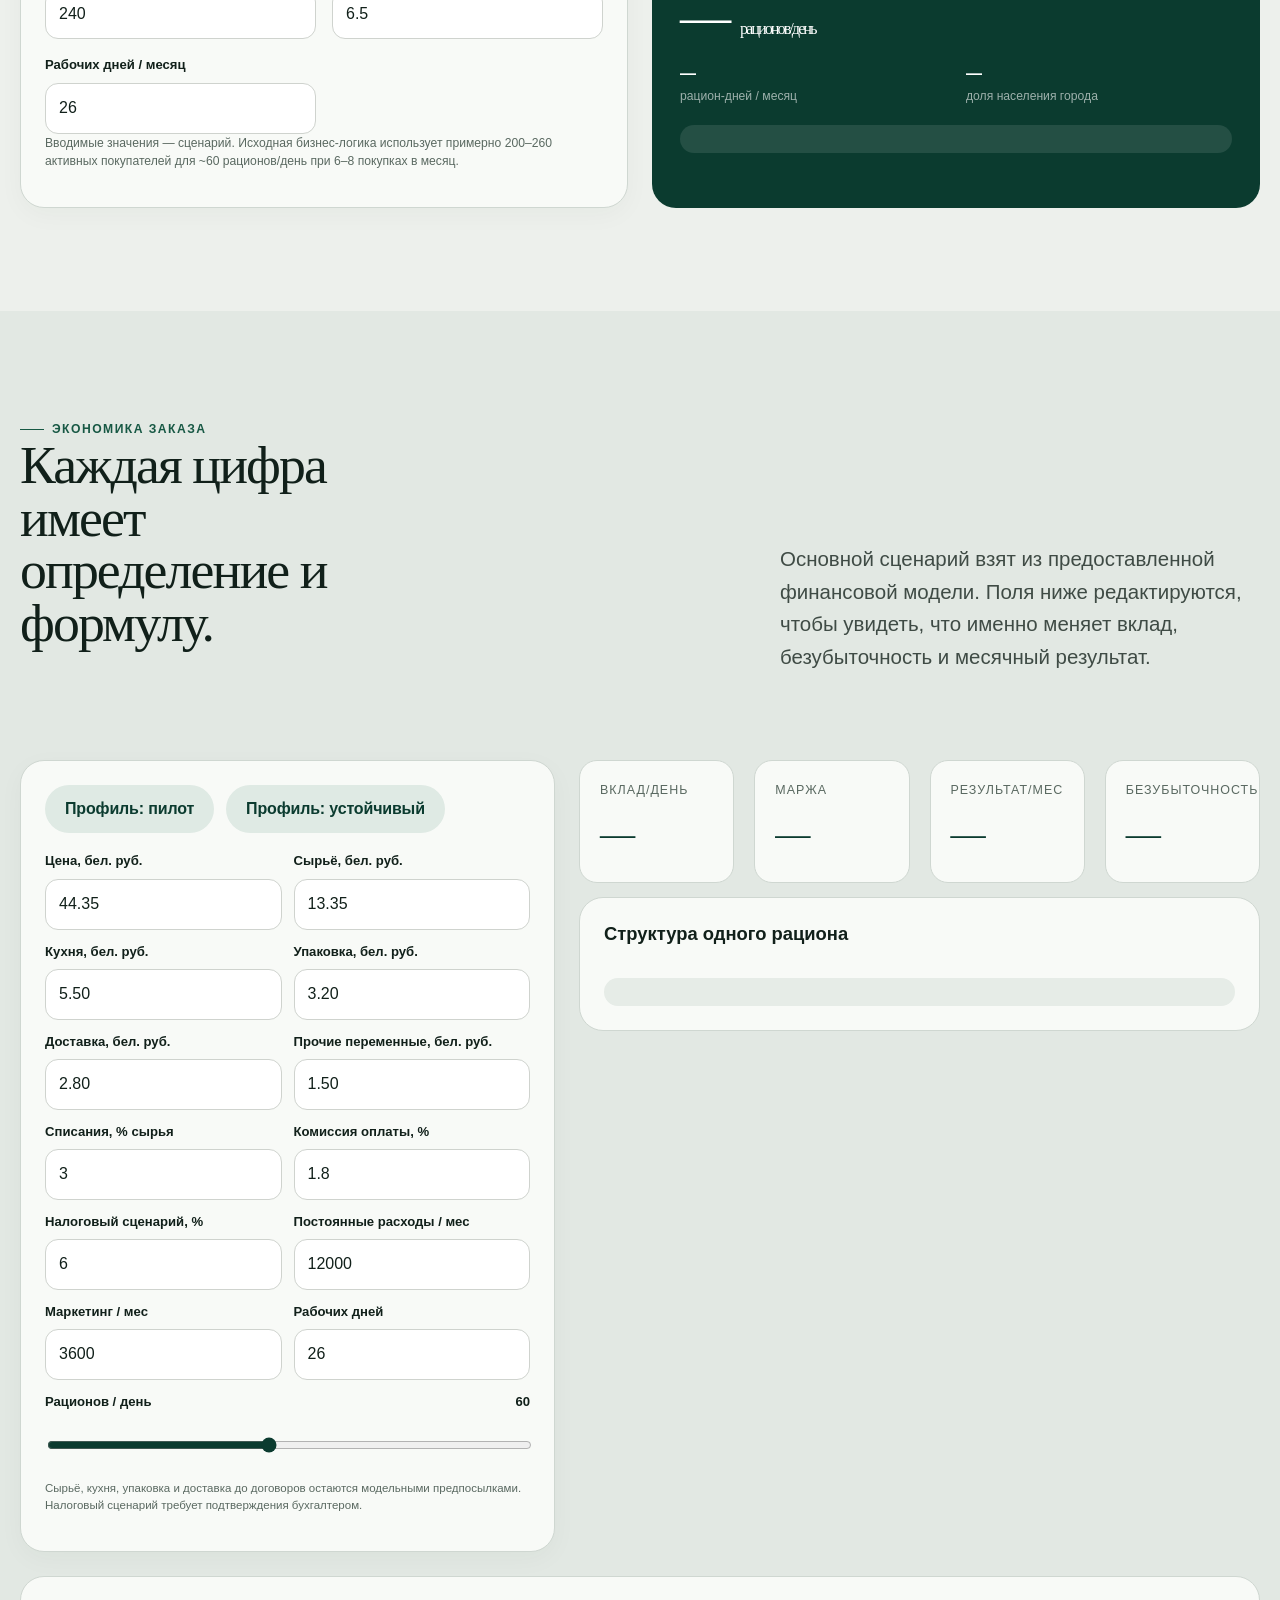
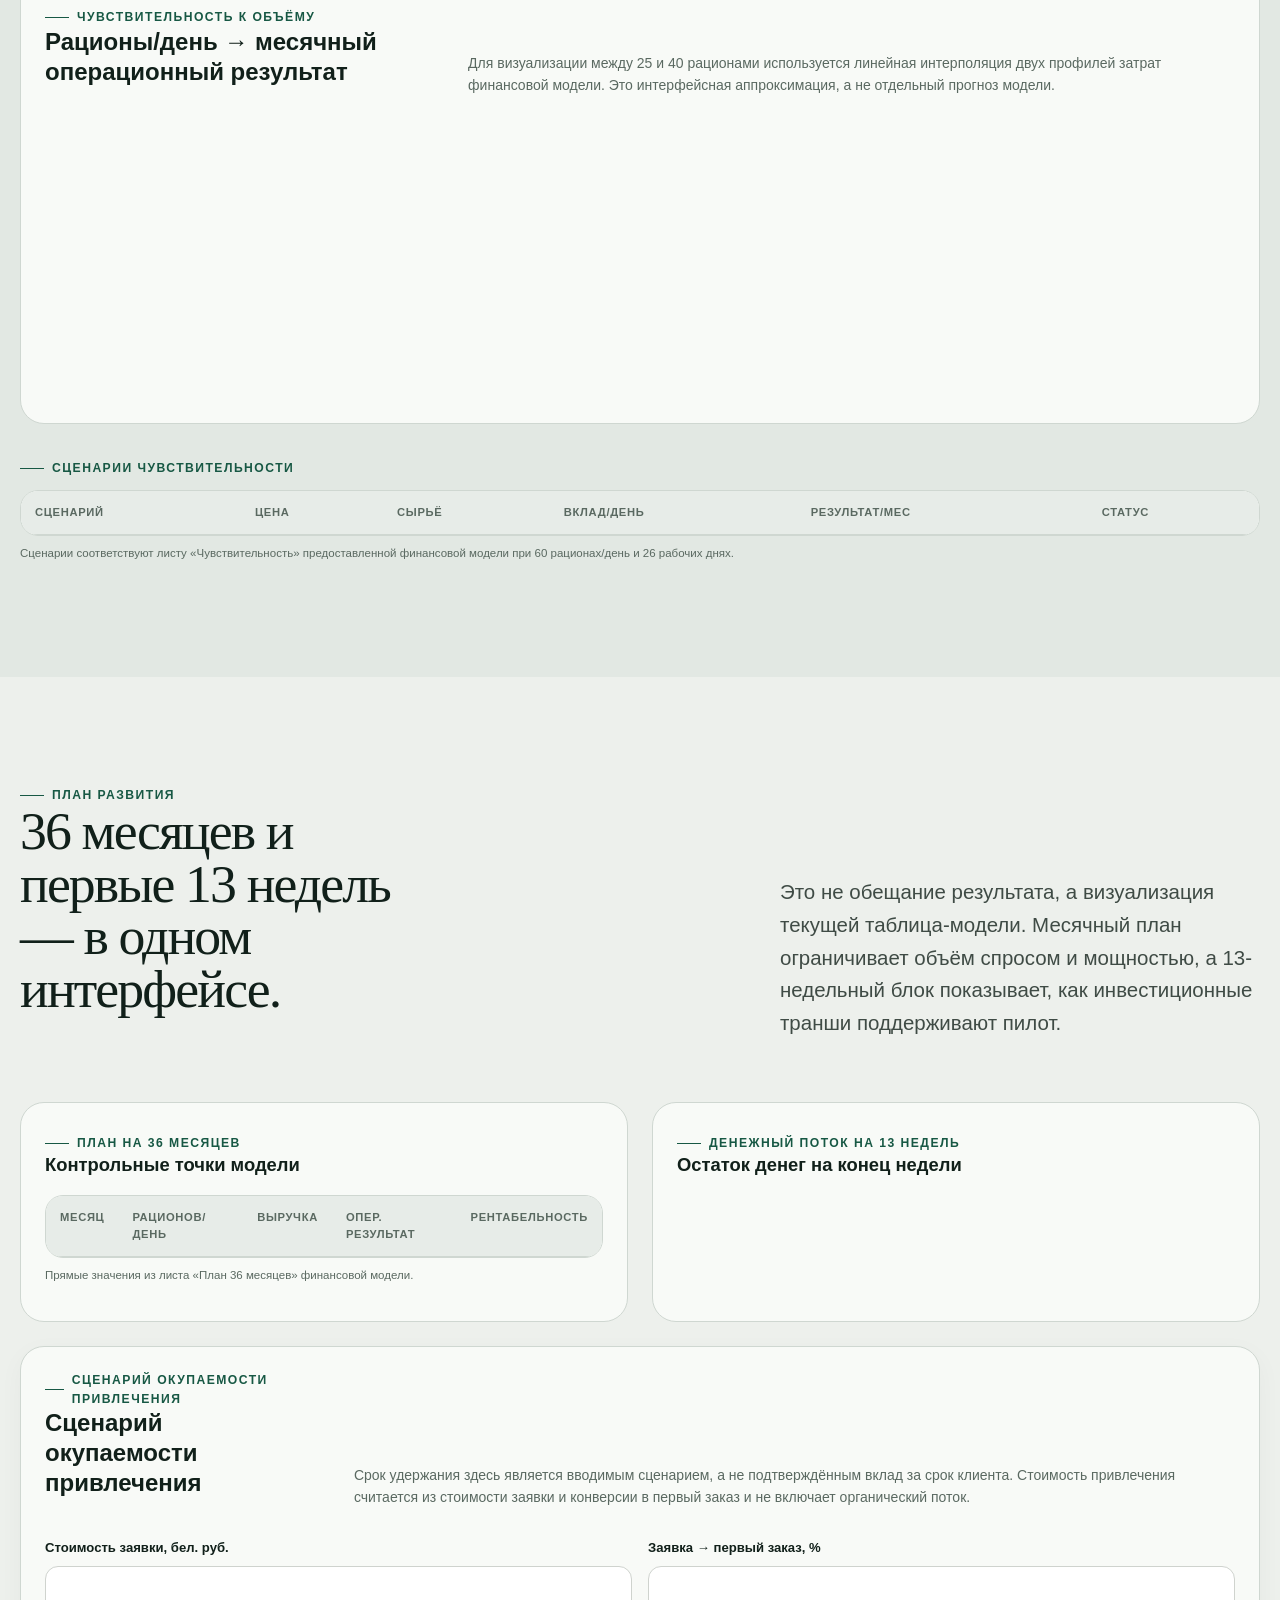
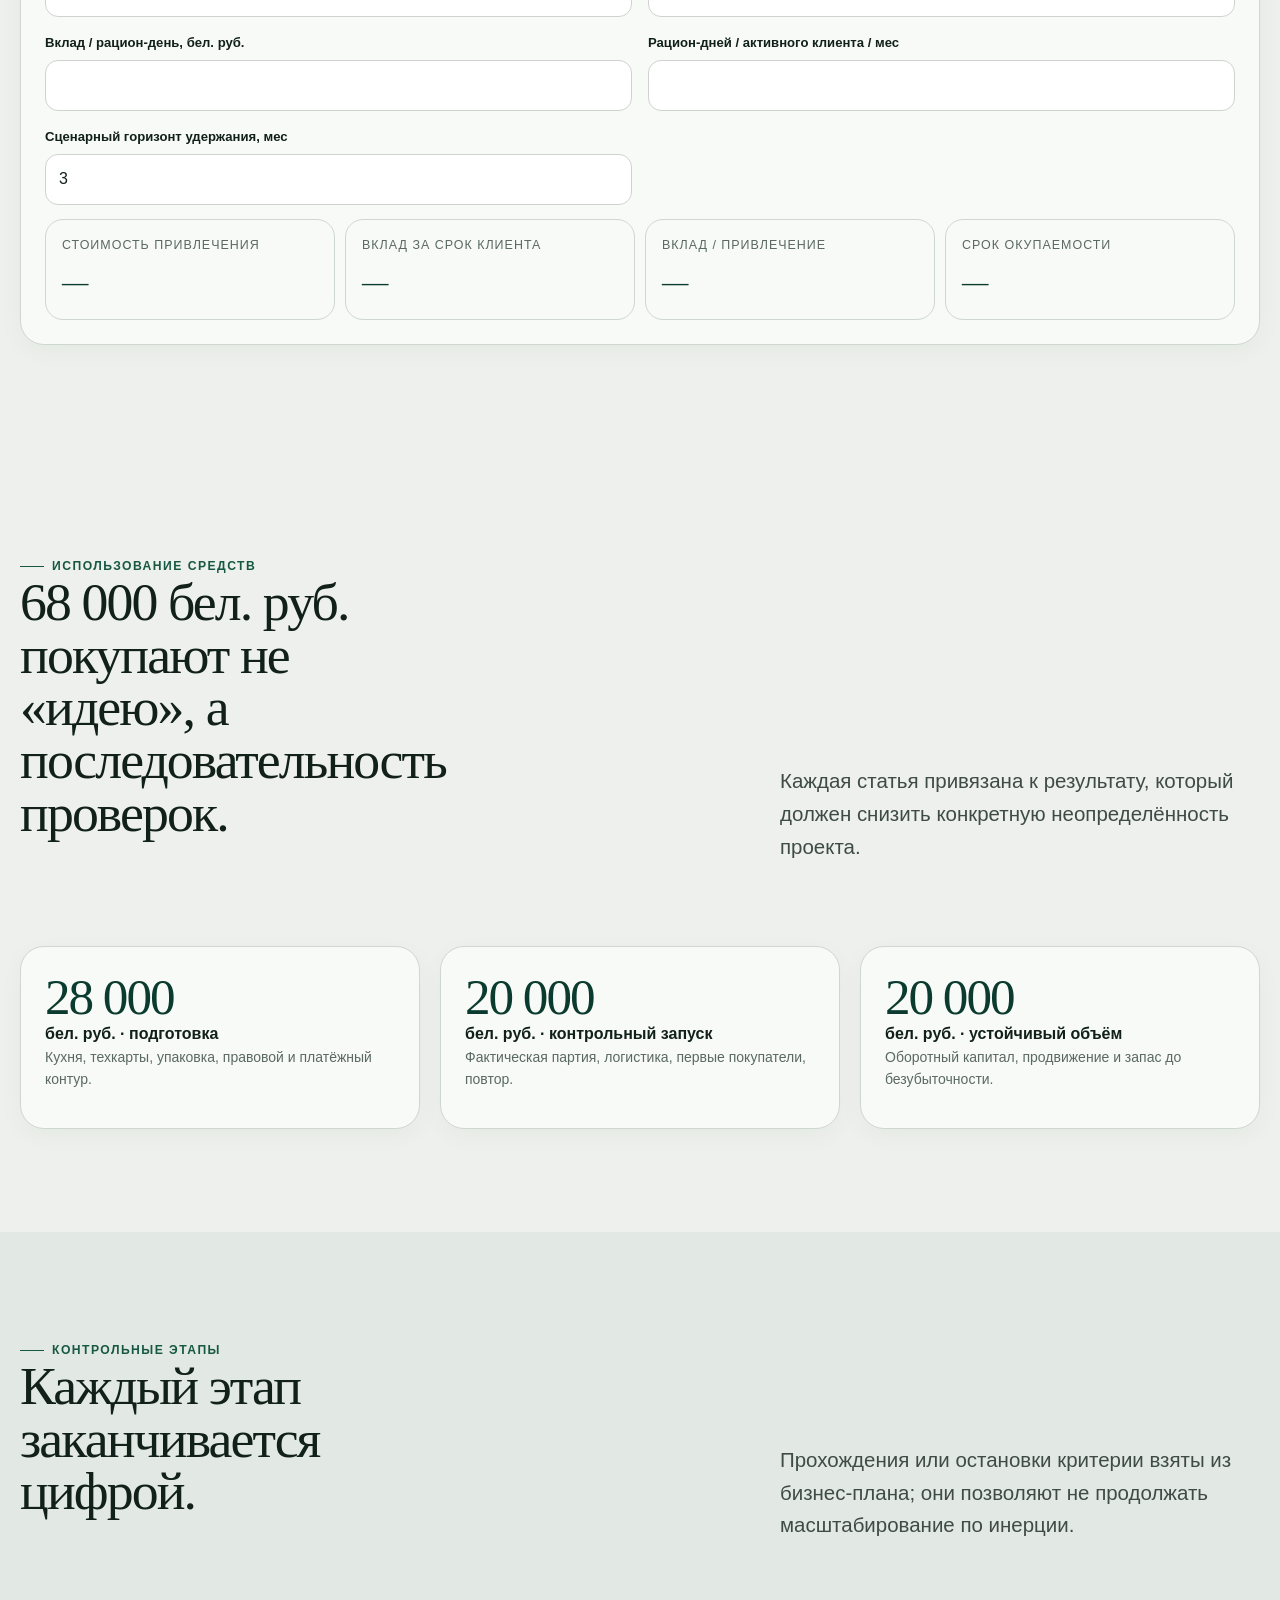
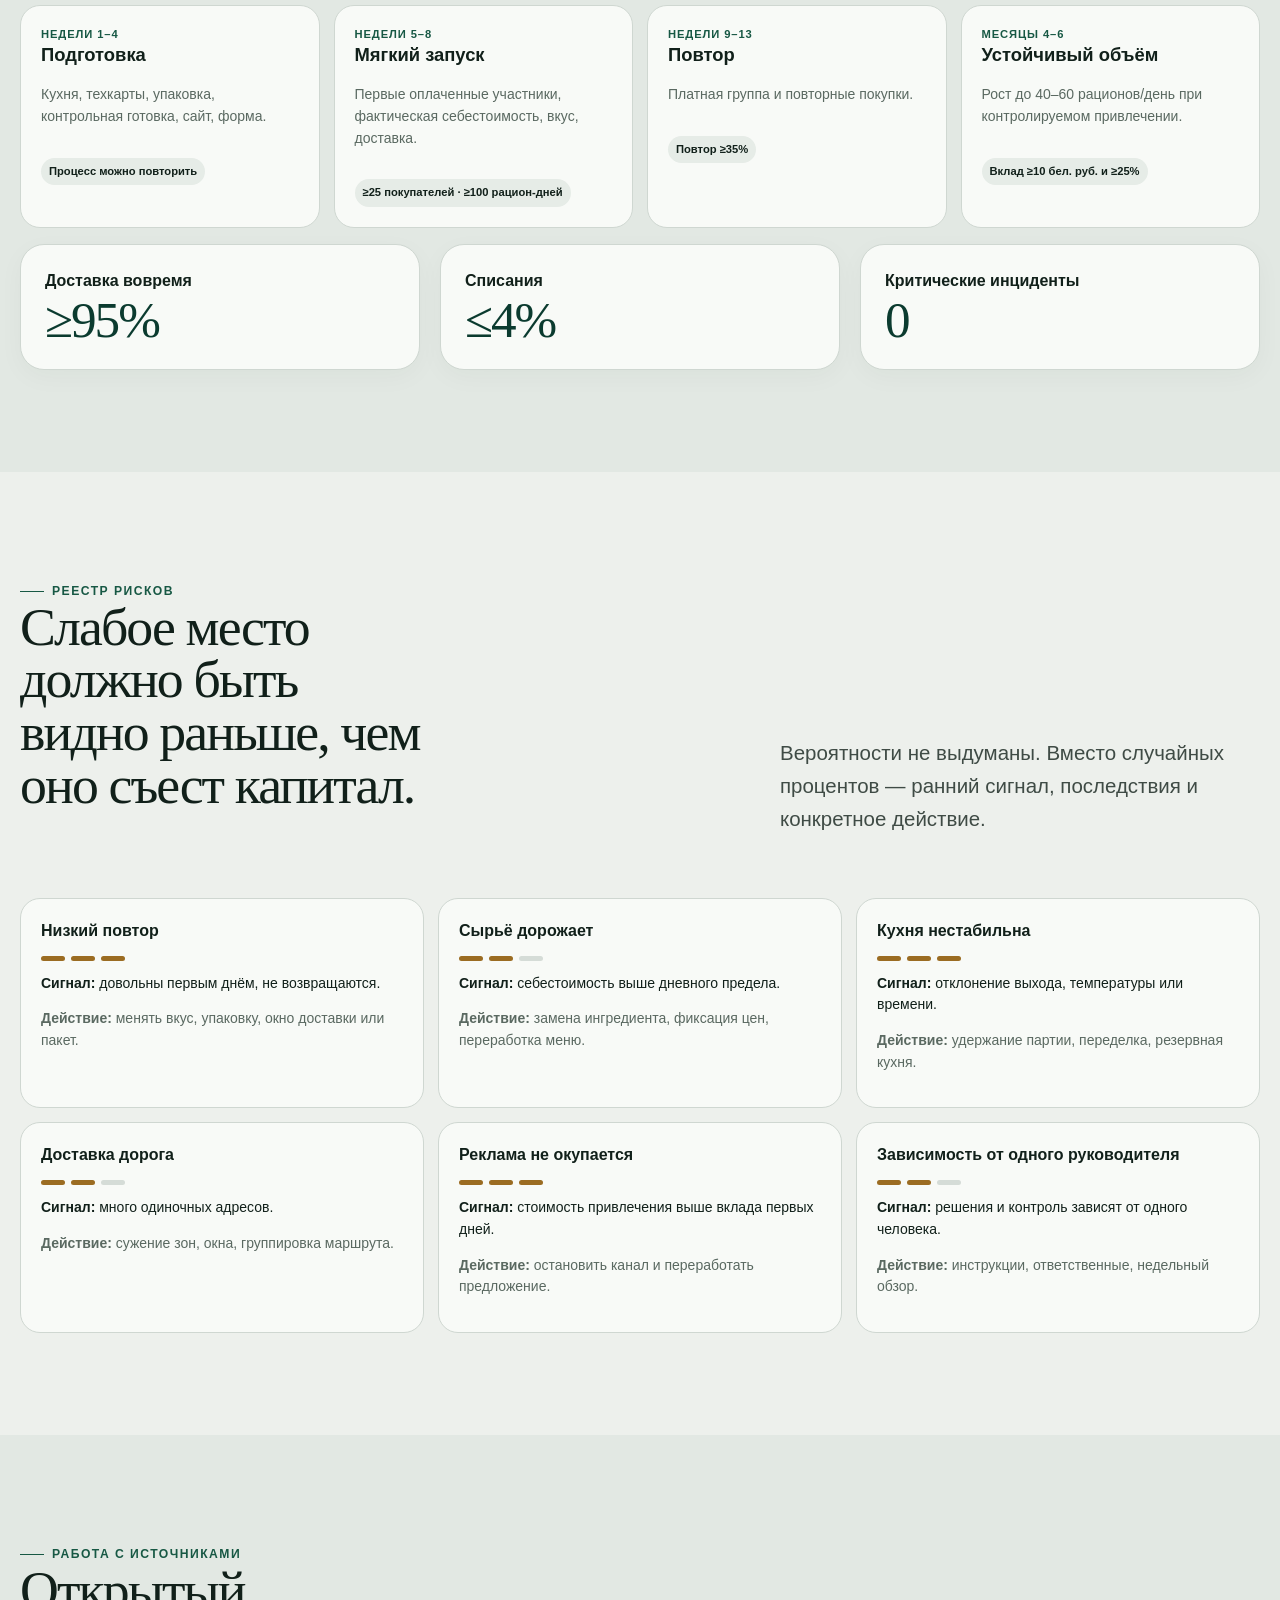
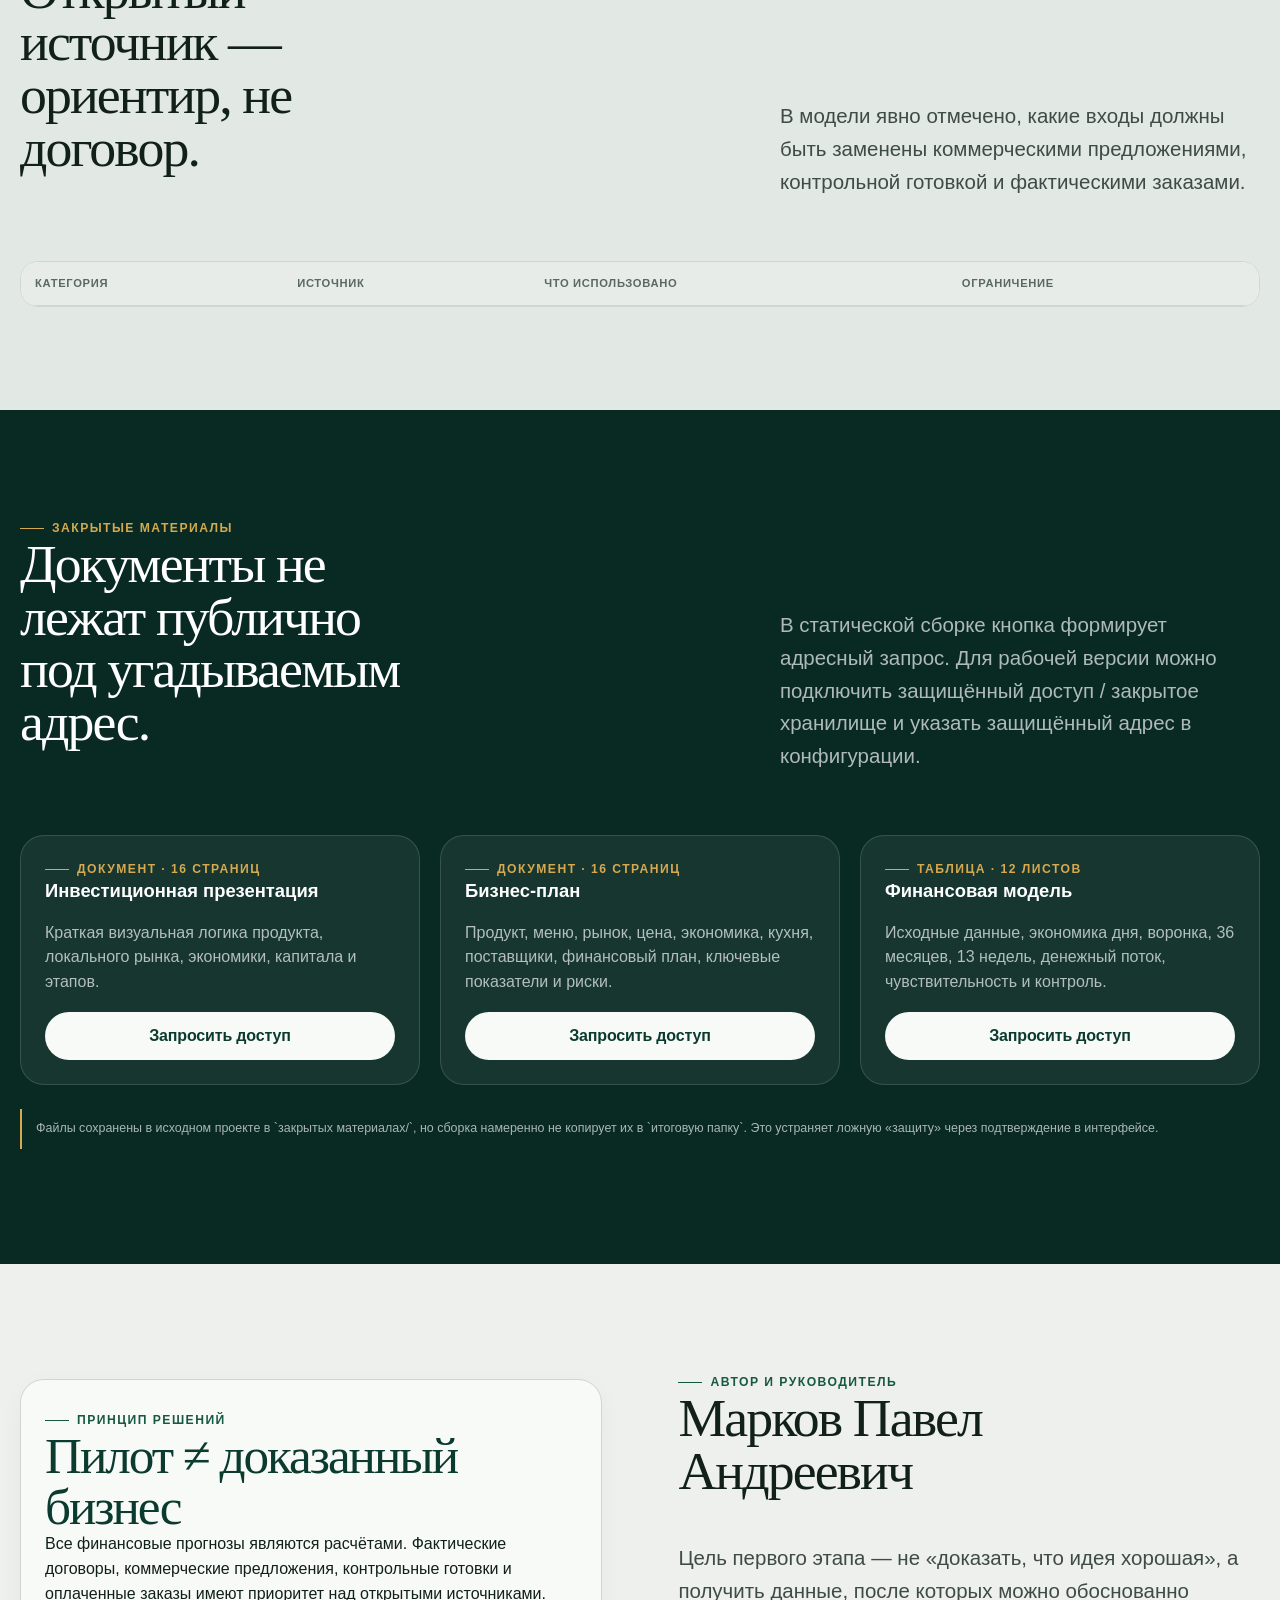
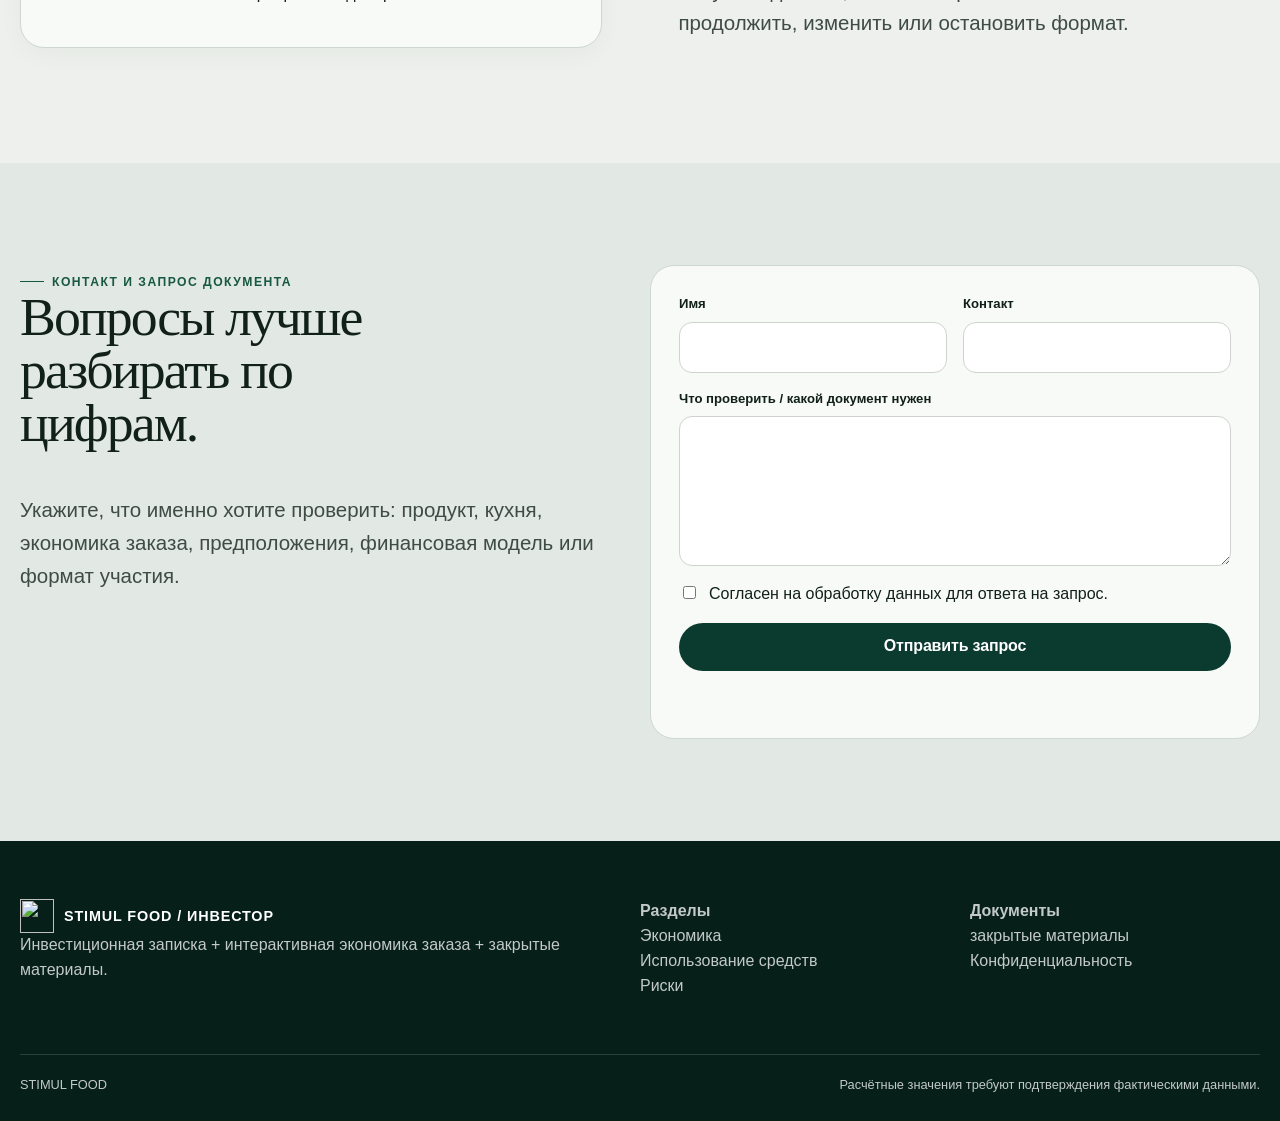
==== commit f1b93dfe: "Обновить версии скриптов для чистого кеша" ====
--- a/public-source/overrides/index.html
+++ b/public-source/overrides/index.html
@@ -12,4 +12,5 @@
 <section class="section dataroom" id="documents"><div class="container"><div class="section-head"><div><div class="eyebrow" style="color:var(--gold)">Закрытые материалы</div><h2>Документы не лежат публично под угадываемым URL.</h2></div><div><p class="lead" style="color:rgba(255,255,255,.68)">В статической сборке кнопка формирует адресный запрос. Для рабочей версии можно подключить защищённый доступ / закрытое хранилище и указать защищённый URL в конфигурации.</p></div></div><div class="grid three"><article class="card document-card"><div class="eyebrow" style="color:var(--gold)">документ · 16 страниц</div><h3>Инвестиционная презентация</h3><p>Краткая визуальная логика продукта, локального рынка, экономики, капитала и этапов.</p><a class="btn light" href="#contact" data-document="Инвестиционная презентация">Запросить доступ</a></article><article class="card document-card"><div class="eyebrow" style="color:var(--gold)">документ · 16 страниц</div><h3>Бизнес-план</h3><p>Продукт, меню, рынок, цена, экономика, кухня, поставщики, финансовый план, KPI и риски.</p><a class="btn light" href="#contact" data-document="Бизнес-план">Запросить доступ</a></article><article class="card document-card"><div class="eyebrow" style="color:var(--gold)">таблица · 12 листов</div><h3>Финансовая модель</h3><p>Исходные данные, экономика дня, воронка, 36 месяцев, 13 недель, денежный поток, чувствительность и контроль.</p><a class="btn light" href="#contact" data-document="Финансовая модель">Запросить доступ</a></article></div><p class="confidential-note" style="margin-top:24px">Файлы сохранены в исходном проекте в `закрытых материалах/`, но сборка намеренно не копирует их в `dist`. Это устраняет ложную «защиту» через подтверждение в интерфейсе.</p></div></section>
 <section class="section" id="author"><div class="container photo-split"><div class="card reveal"><div class="eyebrow">Принцип решений</div><div class="metric-big">Пилот ≠ доказанный бизнес</div><p>Все финансовые прогнозы являются расчётами. Фактические договоры, коммерческие предложения, контрольные готовки и оплаченные заказы имеют приоритет над открытыми источниками.</p></div><div class="reveal"><div class="eyebrow">Автор и руководитель</div><h2>Марков Павел Андреевич</h2><p class="lead">Цель первого этапа — не «доказать, что идея хорошая», а получить данные, после которых можно обоснованно продолжить, изменить или остановить формат.</p></div></div></section>
 <section class="section tint" id="contact"><div class="container grid two"><div class="reveal"><div class="eyebrow">Контакт и запрос документа</div><h2>Вопросы лучше разбирать по цифрам.</h2><p class="lead">Укажите, что именно хотите проверить: продукт, кухня, экономика заказа, предположения, финансовая модель или формат участия.</p></div><form class="form reveal" id="investor-contact" data-lead><input type="text" name="website" tabindex="-1" autocomplete="off" aria-hidden="true" style="position:absolute;left:-9999px"><input type="hidden" name="source" value="investor-premium-site"><input type="hidden" name="format" value="Инвестиционный контакт"><div class="form-grid"><div class="field"><label for="inv-name">Имя</label><input id="inv-name" name="name" required minlength="2" maxlength="100"></div><div class="field"><label for="inv-contact">Контакт</label><input id="inv-contact" name="contact" required minlength="4" maxlength="150"></div><div class="field full"><label for="inv-message">Что проверить / какой документ нужен</label><textarea id="inv-message" name="message" rows="5" maxlength="1000"></textarea></div><label class="consent field full"><input type="checkbox" required><span>Согласен на обработку данных для ответа на запрос.</span></label><div class="field full"><button class="btn primary" type="submit">Отправить запрос</button><div class="form-status" aria-live="polite"></div></div></div></form></div></section></main>
-<footer class="footer"><div class="container"><div class="footer-grid"><div><a class="brand" href="index.html" style="color:white"><img src="assets/mark.svg" alt="" style="color:white"><span>STIMUL FOOD / ИНВЕСТОР</span></a><p>Инвестиционная записка + интерактивная экономика заказа + закрытые материалы.</p></div><div><strong>Разделы</strong><p><a href="#economics">Экономика</a><br><a href="#funding">Использование средств</a><br><a href="#risks">Риски</a></p></div><div><strong>Документы</strong><p><a href="#documents">закрытые материалы</a><br><a href="privacy.html">Конфиденциальность</a></p></div></div><div class="footer-bottom"><span>STIMUL FOOD</span><span>Расчётные значения требуют подтверждения фактическими данными.</span></div></div></footer><script src="assets/config.js"></script><script src="assets/core.js"></script><script>document.querySelectorAll('[data-client-link]').forEach(a=>a.href=window.SITE_CONFIG?.clientSiteUrl||'#')</script><script src="assets/investor.js"></script></body></html>
+<footer class="footer"><div class="container"><div class="footer-grid"><div><a class="brand" href="index.html" style="color:white"><img src="assets/mark.svg" alt="" style="color:white"><span>STIMUL FOOD / ИНВЕСТОР</span></a><p>Инвестиционная записка + интерактивная экономика заказа + закрытые материалы.</p></div><div><strong>Разделы</strong><p><a href="#economics">Экономика</a><br><a href="#funding">Использование средств</a><br><a href="#risks">Риски</a></p></div><div><strong>Документы</strong><p><a href="#documents">закрытые материалы</a><br><a href="privacy.html">Конфиденциальность</a></p></div></div><div class="footer-bottom"><span>STIMUL FOOD</span><span>Расчётные значения требуют подтверждения фактическими данными.</span></div></div></footer><script src="assets/config.js?v=v20-final"></script><script src="assets/core.js?v=v20-final"></script><script>document.querySelectorAll('[data-client-link]').forEach(a=>a.href=window.SITE_CONFIG?.clientSiteUrl||'#')</script><script src="assets/investor.js?v=v20-final"></script></body></html>
+
